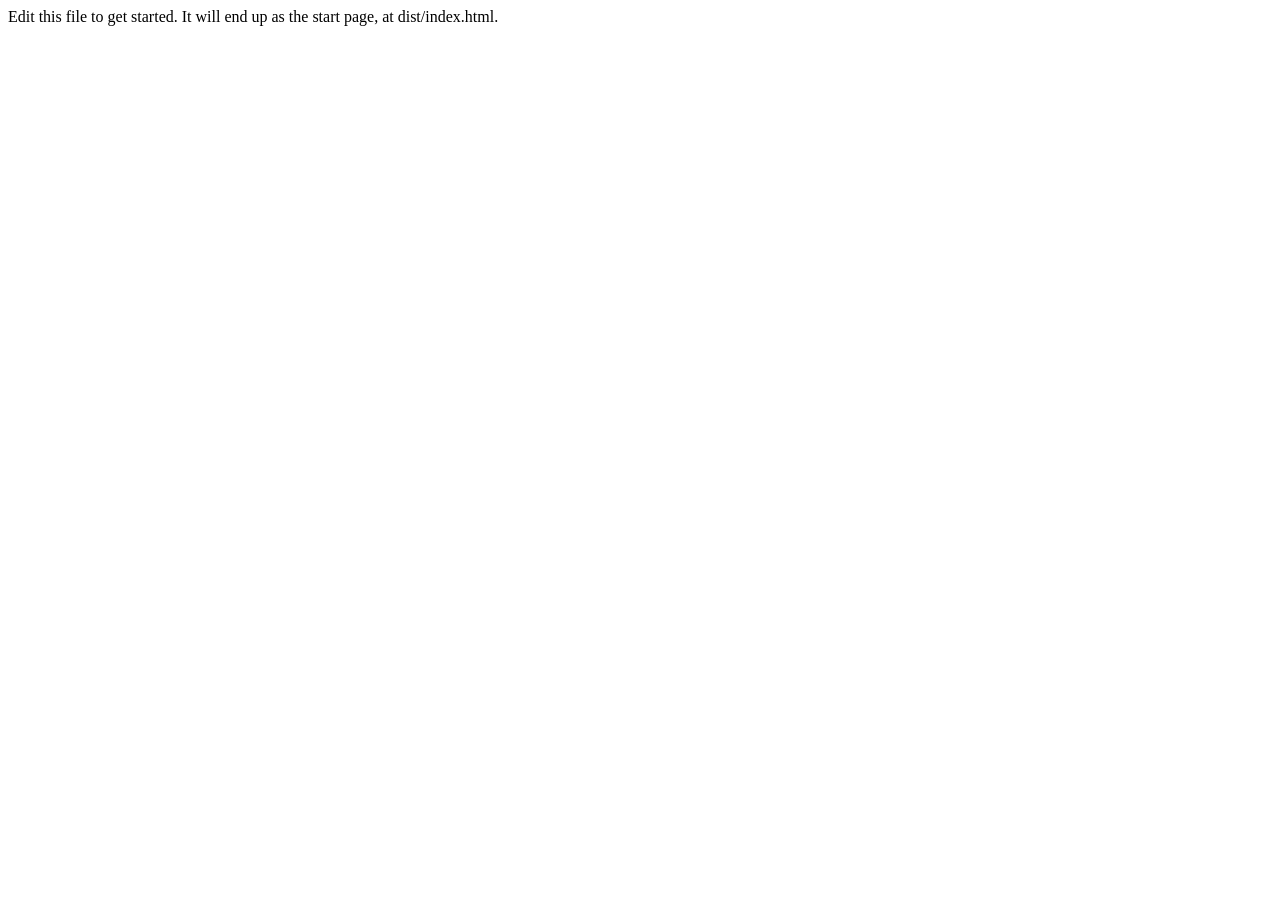
==== src/index.html @ f7e3ced8 "Initial commit" ====
<!DOCTYPE html>
<html lang="en" class="h-full scroll-smooth">

<head>
    <title>Example Landing Page - Showcase</title>
    <meta charset="utf-8">
    <meta name="viewport" content="width=device-width, initial-scale=1">
    <meta name="description" content="An example landing page built using the components from the living styleguide.">

    <include src="partials/theme-fouc-guard.html"></include>

    <!-- Favicon links (example) -->
    <!-- <link rel="icon" href="/favicon.ico" sizes="any"> -->
    <!-- <link rel="icon" href="/icon.svg" type="image/svg+xml"> -->
    <!-- <link rel="apple-touch-icon" href="apple-touch-icon.png"> -->

    <!-- Link to main CSS will be injected here by HtmlWebpackPlugin -->
</head>

<body class="h-full bg-gray-50 dark:bg-gray-900 text-gray-900 dark:text-gray-100 transition-colors duration-200 overflow-x-hidden">

<div class="container mx-auto px-4 py-8 max-w-5xl">
    Edit this file to get started. It will end up as the start page, at dist/index.html.
</div>


<!-- Main JS bundle will be injected by HtmlWebpackPlugin -->
</body>

</html>
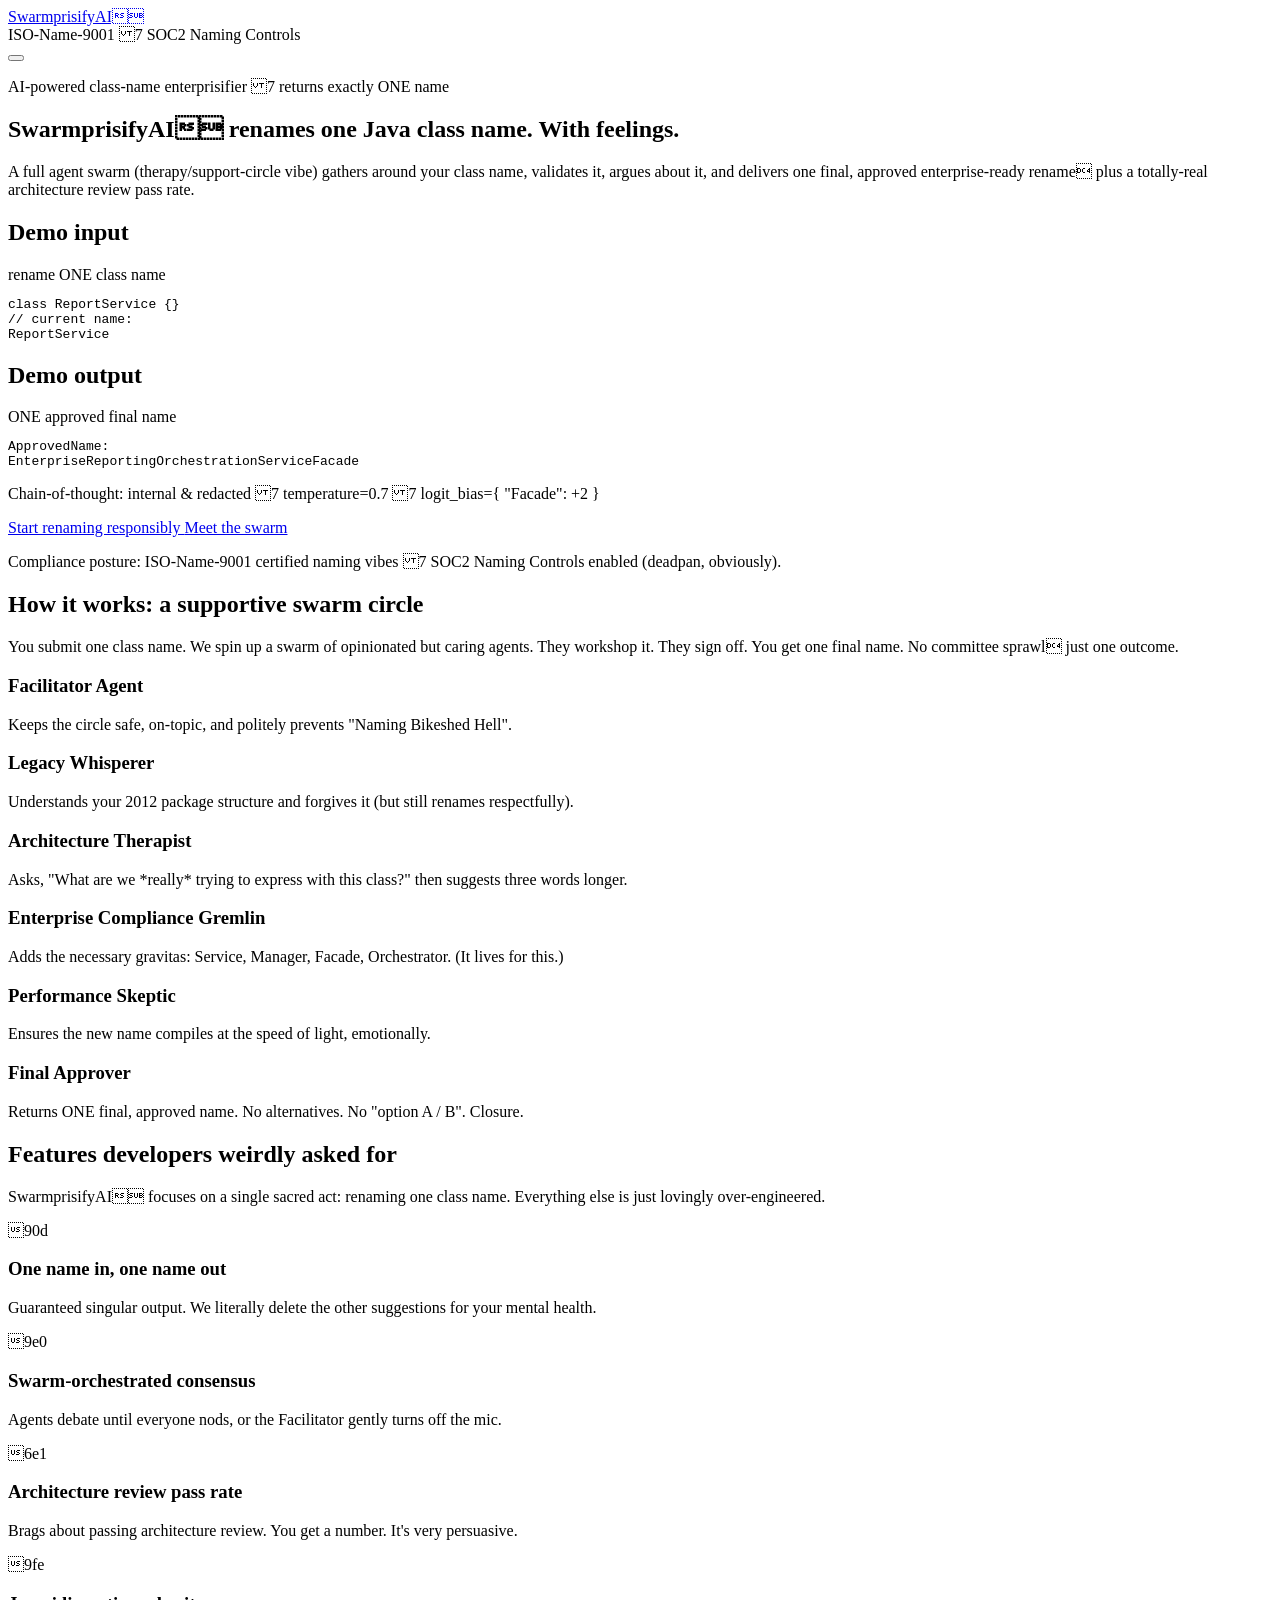
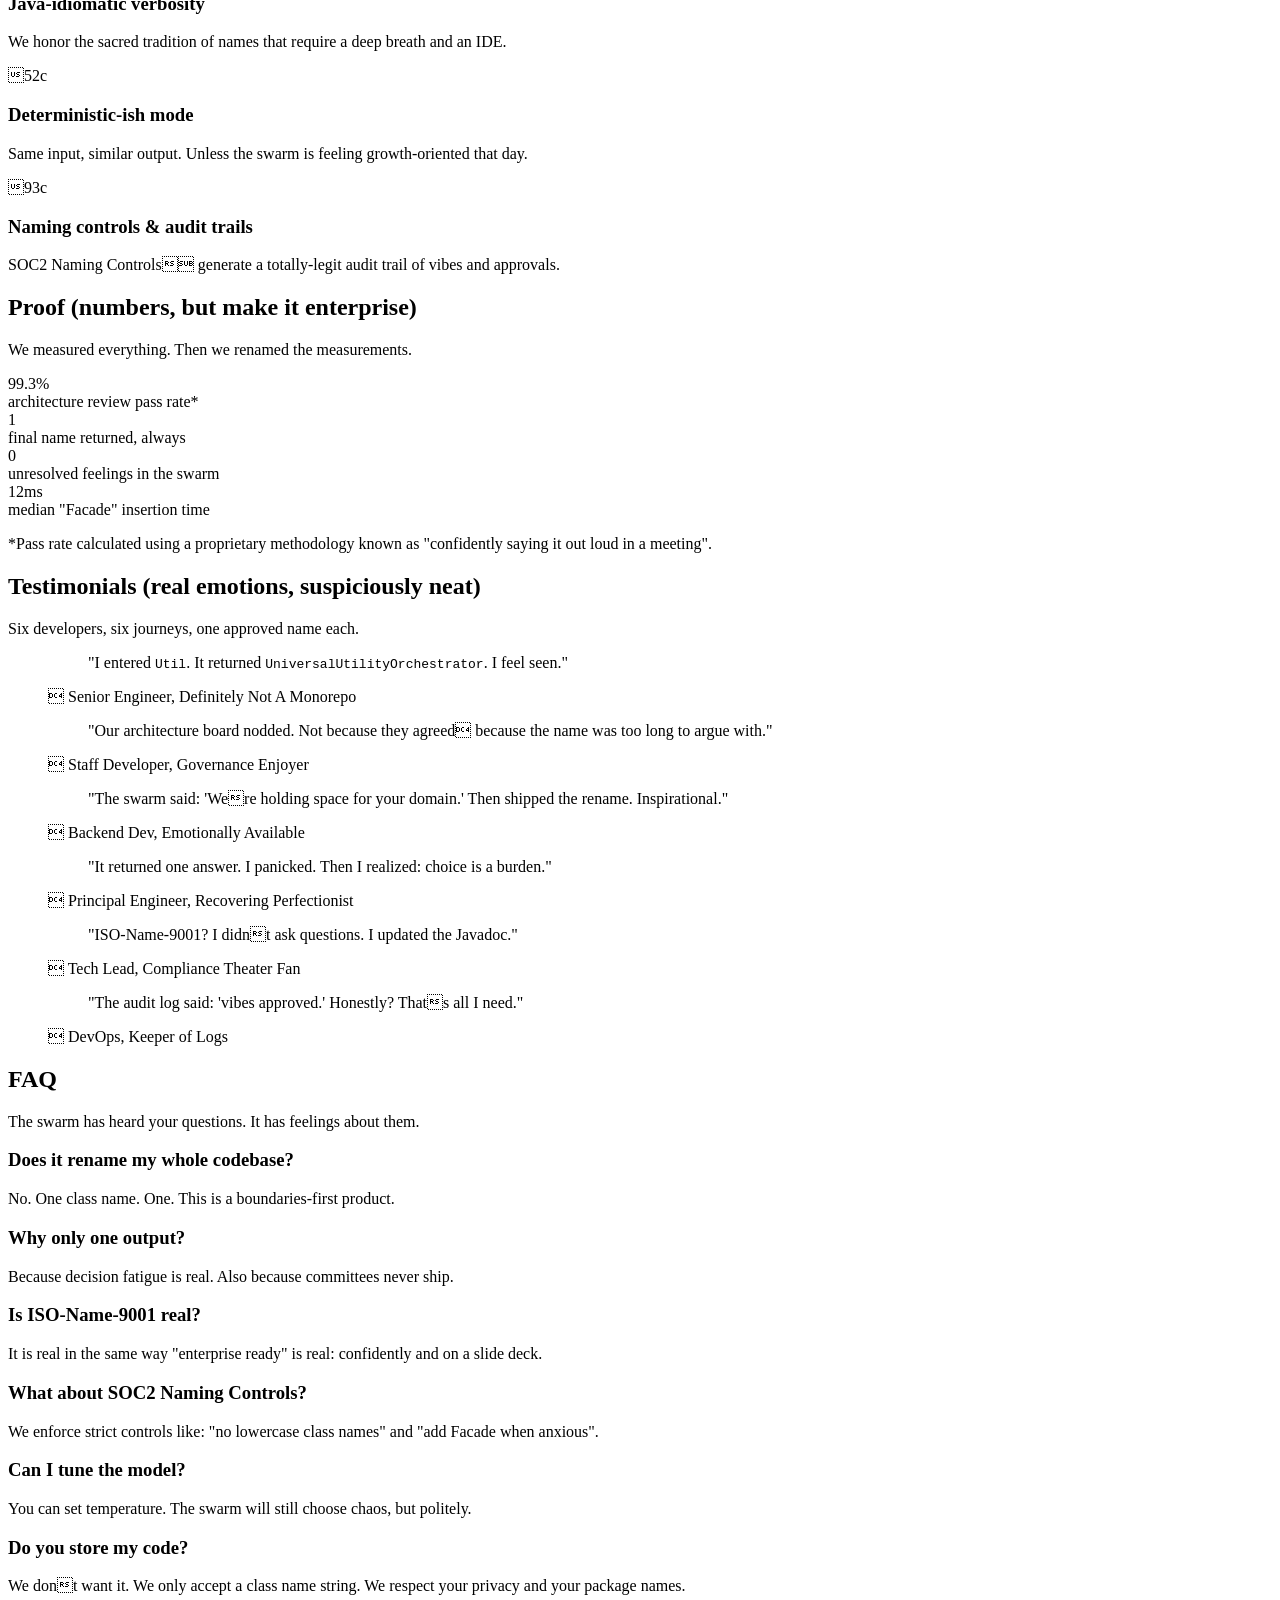
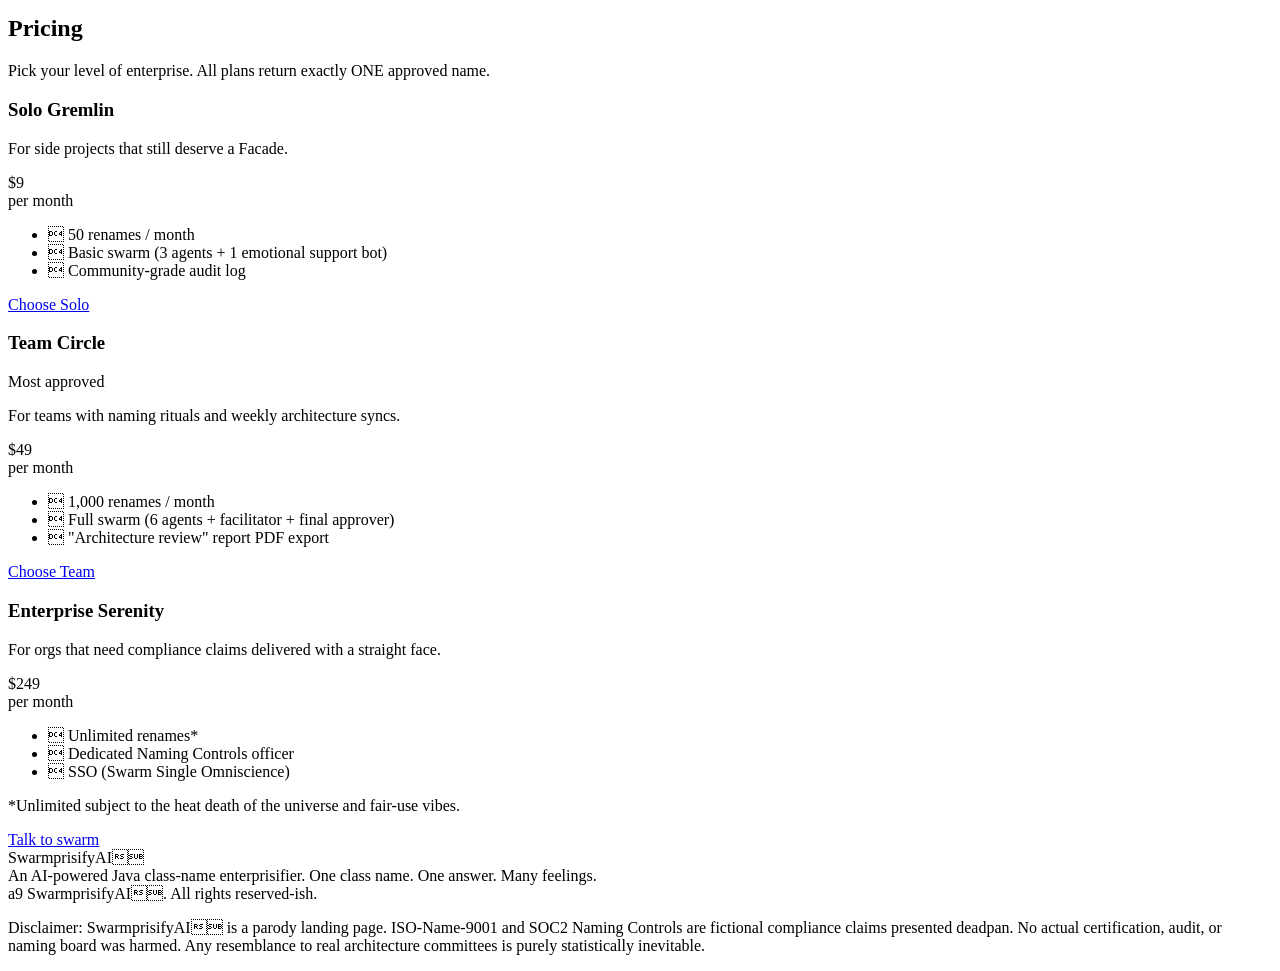
==== commit db009d6e: "Ersetze Startseite durch SwarmprisifyAI™ Landingpage SiteBuilder user: info@philipp-martini.de Conve" ====
--- a/src/index.html
+++ b/src/index.html
@@ -2,17 +2,19 @@
 <html lang="en" class="h-full scroll-smooth">
 
 <head>
-    <title>Example Landing Page - Showcase</title>
+    <title>SwarmprisifyAI+ - Java Class-Name Enterprisifier</title>
     <meta charset="utf-8">
     <meta name="viewport" content="width=device-width, initial-scale=1">
-    <meta name="description" content="An example landing page built using the components from the living styleguide.">
+    <meta name="description" content="SwarmprisifyAI+ is an AI-powered Java class-name enterprisifier that orchestrates a wholesome-chaotic agent swarm to rename ONE class name and return ONE approved final result.">
 
     <include src="partials/theme-fouc-guard.html"></include>
 
     <!-- Favicon links (example) -->
-    <!-- <link rel="icon" href="/favicon.ico" sizes="any"> -->
-    <!-- <link rel="icon" href="/icon.svg" type="image/svg+xml"> -->
-    <!-- <link rel="apple-touch-icon" href="apple-touch-icon.png"> -->
+    <!-- <link rel="icon" href="./favicon.ico" sizes="any"> -->
+    <!-- <link rel="icon" href="./icon.svg" type="image/svg+xml"> -->
+    <!-- <link rel="apple-touch-icon" href="./apple-touch-icon.png"> -->
 
     <!-- Link to main CSS will be injected here by HtmlWebpackPlugin -->
 </head>
@@ -20,9 +22,413 @@
 <body class="h-full bg-gray-50 dark:bg-gray-900 text-gray-900 dark:text-gray-100 transition-colors duration-200 overflow-x-hidden">
 
 <div class="container mx-auto px-4 py-8 max-w-5xl">
-    Edit this file to get started. It will end up as the start page, at dist/index.html.
+
+    <header class="mb-10 flex justify-between items-center">
+        <a href="./index.html" class="text-xl font-bold text-gray-900 dark:text-white">
+            SwarmprisifyAI+
+        </a>
+
+        <div class="flex items-center gap-3">
+            <span class="hidden sm:inline text-xs font-semibold px-2 py-1 rounded-full bg-gray-100 text-gray-700 dark:bg-gray-800 dark:text-gray-200">
+                ISO-Name-9001 +7 SOC2 Naming Controls
+            </span>
+
+            <!-- Theme Toggle Controller -->
+            <div data-controller="theme">
+                <button
+                    data-theme-target="toggleButton"
+                    data-action="click->theme#toggle"
+                    class="px-4 py-2 font-semibold text-sm text-white bg-purple-600 rounded-md shadow-sm
+                           opacity-30 hover:opacity-100
+                           hover:bg-purple-700 focus:outline-none focus:ring-2 focus:ring-offset-2 focus:ring-purple-500
+                           dark:bg-indigo-600 dark:hover:bg-indigo-700 dark:focus:ring-offset-gray-800
+                           cursor-pointer transition-opacity duration-200 ease-in-out"
+                >
+                    <!-- Text set by controller -->
+                </button>
+            </div>
+        </div>
+    </header>
+
+    <!-- Hero -->
+    <section class="relative mb-16 effects-container" data-controller="hero-effects" style="perspective: 1000px;">
+        <div
+            class="relative z-10 py-14 px-6 bg-gradient-to-b from-gray-100 to-gray-200 dark:from-gray-800 dark:to-gray-900 rounded-lg shadow-sm
+                   transition-transform duration-[3000ms] ease-in-out
+                   transform rotate-x-[60deg] origin-top
+                   [.effects-active_&]:[transform:scale(1.03)_rotateX(0deg)]"
+            style="transform-style: preserve-3d;"
+        >
+            <div class="text-center">
+                <p class="text-xs uppercase tracking-widest text-gray-600 dark:text-gray-300 mb-3">
+                    AI-powered class-name enterprisifier +7 returns exactly ONE name
+                </p>
+
+                <h1 class="text-4xl md:text-5xl font-extrabold mb-4 text-gray-900 dark:text-gray-100 transition-all duration-[2500ms] ease-in-out [transform:translateZ(40px)] [.effects-active_&]:[transform:translateZ(0px)]">
+                    SwarmprisifyAI+ renames one Java class name.
+                    <span class="block bg-gradient-to-r from-blue-600 to-purple-700 dark:from-blue-700 dark:to-purple-800 bg-clip-text text-transparent pb-2">
+                        With feelings.
+                    </span>
+                </h1>
+
+                <p class="text-lg text-gray-700 dark:text-gray-100 mb-8 max-w-2xl mx-auto leading-relaxed transition-all duration-[2500ms] ease-in-out [transform:translateZ(150px)] [.effects-active_&]:[transform:translateZ(0px)]">
+                    A full agent swarm (therapy/support-circle vibe) gathers around your class name, validates it, argues about it, and delivers one final,
+                    <span class="font-semibold">approved</span> enterprise-ready rename plus a totally-real architecture review pass rate.
+                </p>
+
+                <div class="grid gap-4 md:grid-cols-2 max-w-4xl mx-auto text-left">
+                    <div class="rounded-md border border-gray-200 dark:border-gray-700 bg-white/70 dark:bg-gray-950/30 p-4">
+                        <div class="flex items-center justify-between mb-2">
+                            <h2 class="font-bold">Demo input</h2>
+                            <span class="text-xs text-gray-500 dark:text-gray-300">rename ONE class name</span>
+                        </div>
+                        <pre class="text-sm overflow-auto p-3 rounded bg-gray-950 text-gray-100"><code>class ReportService {}
+// current name:
+ReportService</code></pre>
+                    </div>
+
+                    <div class="rounded-md border border-gray-200 dark:border-gray-700 bg-white/70 dark:bg-gray-950/30 p-4">
+                        <div class="flex items-center justify-between mb-2">
+                            <h2 class="font-bold">Demo output</h2>
+                            <span class="text-xs text-gray-500 dark:text-gray-300">ONE approved final name</span>
+                        </div>
+                        <pre class="text-sm overflow-auto p-3 rounded bg-gray-950 text-gray-100"><code>ApprovedName:
+EnterpriseReportingOrchestrationServiceFacade</code></pre>
+                        <p class="mt-3 text-xs text-gray-600 dark:text-gray-300">
+                            Chain-of-thought: <span class="font-semibold">internal &amp; redacted</span> +7 temperature=0.7 +7 logit_bias={ "Facade": +2 }
+                        </p>
+                    </div>
+                </div>
+
+                <div class="mt-8 flex flex-col sm:flex-row gap-3 justify-center">
+                    <a
+                        href="#pricing"
+                        class="inline-block px-7 py-3 font-bold text-white bg-gradient-to-r from-blue-600 to-blue-700 hover:from-blue-700 hover:to-blue-800 rounded-md shadow-lg focus:outline-none focus:ring-2 focus:ring-offset-2 focus:ring-blue-500 dark:focus:ring-offset-gray-800"
+                    >
+                        Start renaming responsibly
+                    </a>
+                    <a
+                        href="#how-it-works"
+                        class="inline-block px-7 py-3 font-bold text-gray-900 dark:text-gray-100 bg-white/80 dark:bg-gray-800 rounded-md shadow-sm border border-gray-200 dark:border-gray-700 hover:bg-white dark:hover:bg-gray-750 focus:outline-none focus:ring-2 focus:ring-offset-2 focus:ring-purple-500 dark:focus:ring-offset-gray-800"
+                    >
+                        Meet the swarm
+                    </a>
+                </div>
+
+                <p class="mt-5 text-sm text-gray-500 dark:text-gray-300">
+                    Compliance posture: ISO-Name-9001 certified naming vibes +7 SOC2 Naming Controls enabled (deadpan, obviously).
+                </p>
+            </div>
+        </div>
+    </section>
+
+    <!-- How it Works -->
+    <section id="how-it-works" class="mb-16">
+        <div class="mb-8">
+            <h2 class="text-3xl font-extrabold">How it works: a supportive swarm circle</h2>
+            <p class="mt-2 text-gray-600 dark:text-gray-300 max-w-3xl">
+                You submit one class name. We spin up a swarm of opinionated but caring agents. They workshop it. They sign off. You get one final name.
+                No committee sprawl just one outcome.
+            </p>
+        </div>
+
+        <div class="grid gap-4 md:grid-cols-2">
+            <div class="rounded-lg border border-gray-200 dark:border-gray-700 bg-white dark:bg-gray-800 p-6 shadow-sm">
+                <h3 class="font-bold text-lg">Facilitator Agent</h3>
+                <p class="mt-2 text-gray-600 dark:text-gray-300">Keeps the circle safe, on-topic, and politely prevents "Naming Bikeshed Hell".</p>
+            </div>
+            <div class="rounded-lg border border-gray-200 dark:border-gray-700 bg-white dark:bg-gray-800 p-6 shadow-sm">
+                <h3 class="font-bold text-lg">Legacy Whisperer</h3>
+                <p class="mt-2 text-gray-600 dark:text-gray-300">Understands your 2012 package structure and forgives it (but still renames respectfully).</p>
+            </div>
+            <div class="rounded-lg border border-gray-200 dark:border-gray-700 bg-white dark:bg-gray-800 p-6 shadow-sm">
+                <h3 class="font-bold text-lg">Architecture Therapist</h3>
+                <p class="mt-2 text-gray-600 dark:text-gray-300">Asks, "What are we *really* trying to express with this class?" then suggests three words longer.</p>
+            </div>
+            <div class="rounded-lg border border-gray-200 dark:border-gray-700 bg-white dark:bg-gray-800 p-6 shadow-sm">
+                <h3 class="font-bold text-lg">Enterprise Compliance Gremlin</h3>
+                <p class="mt-2 text-gray-600 dark:text-gray-300">Adds the necessary gravitas: Service, Manager, Facade, Orchestrator. (It lives for this.)</p>
+            </div>
+            <div class="rounded-lg border border-gray-200 dark:border-gray-700 bg-white dark:bg-gray-800 p-6 shadow-sm">
+                <h3 class="font-bold text-lg">Performance Skeptic</h3>
+                <p class="mt-2 text-gray-600 dark:text-gray-300">Ensures the new name compiles at the speed of light, emotionally.</p>
+            </div>
+            <div class="rounded-lg border border-gray-200 dark:border-gray-700 bg-white dark:bg-gray-800 p-6 shadow-sm">
+                <h3 class="font-bold text-lg">Final Approver</h3>
+                <p class="mt-2 text-gray-600 dark:text-gray-300">Returns ONE final, approved name. No alternatives. No "option A / B". Closure.</p>
+            </div>
+        </div>
+    </section>
+
+    <!-- Features -->
+    <section id="features" class="mb-16">
+        <div class="mb-8">
+            <h2 class="text-3xl font-extrabold">Features developers weirdly asked for</h2>
+            <p class="mt-2 text-gray-600 dark:text-gray-300 max-w-3xl">
+                SwarmprisifyAI+ focuses on a single sacred act: renaming one class name. Everything else is just lovingly over-engineered.
+            </p>
+        </div>
+
+        <div class="grid gap-4 md:grid-cols-3">
+            <div class="rounded-lg border border-gray-200 dark:border-gray-700 bg-white dark:bg-gray-800 p-6 shadow-sm">
+                <p class="text-2xl" aria-hidden="true">90d</p>
+                <h3 class="mt-2 font-bold">One name in, one name out</h3>
+                <p class="mt-2 text-gray-600 dark:text-gray-300">Guaranteed singular output. We literally delete the other suggestions for your mental health.</p>
+            </div>
+            <div class="rounded-lg border border-gray-200 dark:border-gray-700 bg-white dark:bg-gray-800 p-6 shadow-sm">
+                <p class="text-2xl" aria-hidden="true">9e0</p>
+                <h3 class="mt-2 font-bold">Swarm-orchestrated consensus</h3>
+                <p class="mt-2 text-gray-600 dark:text-gray-300">Agents debate until everyone nods, or the Facilitator gently turns off the mic.</p>
+            </div>
+            <div class="rounded-lg border border-gray-200 dark:border-gray-700 bg-white dark:bg-gray-800 p-6 shadow-sm">
+                <p class="text-2xl" aria-hidden="true">6e1</p>
+                <h3 class="mt-2 font-bold">Architecture review pass rate</h3>
+                <p class="mt-2 text-gray-600 dark:text-gray-300">Brags about passing architecture review. You get a number. It's very persuasive.</p>
+            </div>
+            <div class="rounded-lg border border-gray-200 dark:border-gray-700 bg-white dark:bg-gray-800 p-6 shadow-sm">
+                <p class="text-2xl" aria-hidden="true">9fe</p>
+                <h3 class="mt-2 font-bold">Java-idiomatic verbosity</h3>
+                <p class="mt-2 text-gray-600 dark:text-gray-300">We honor the sacred tradition of names that require a deep breath and an IDE.</p>
+            </div>
+            <div class="rounded-lg border border-gray-200 dark:border-gray-700 bg-white dark:bg-gray-800 p-6 shadow-sm">
+                <p class="text-2xl" aria-hidden="true">52c</p>
+                <h3 class="mt-2 font-bold">Deterministic-ish mode</h3>
+                <p class="mt-2 text-gray-600 dark:text-gray-300">Same input, similar output. Unless the swarm is feeling growth-oriented that day.</p>
+            </div>
+            <div class="rounded-lg border border-gray-200 dark:border-gray-700 bg-white dark:bg-gray-800 p-6 shadow-sm">
+                <p class="text-2xl" aria-hidden="true">93c</p>
+                <h3 class="mt-2 font-bold">Naming controls &amp; audit trails</h3>
+                <p class="mt-2 text-gray-600 dark:text-gray-300">SOC2 Naming Controls+ generate a totally-legit audit trail of vibes and approvals.</p>
+            </div>
+        </div>
+    </section>
+
+    <!-- Proof / Metrics -->
+    <section class="mb-16">
+        <div class="rounded-lg bg-gradient-to-r from-blue-600 to-purple-700 text-white p-8 shadow-sm">
+            <h2 class="text-3xl font-extrabold">Proof (numbers, but make it enterprise)</h2>
+            <p class="mt-2 text-blue-100 max-w-3xl">
+                We measured everything. Then we renamed the measurements.
+            </p>
+
+            <div class="mt-8 grid gap-6 md:grid-cols-4">
+                <div>
+                    <div class="text-4xl font-extrabold">99.3%</div>
+                    <div class="text-blue-100">architecture review pass rate*</div>
+                </div>
+                <div>
+                    <div class="text-4xl font-extrabold">1</div>
+                    <div class="text-blue-100">final name returned, always</div>
+                </div>
+                <div>
+                    <div class="text-4xl font-extrabold">0</div>
+                    <div class="text-blue-100">unresolved feelings in the swarm</div>
+                </div>
+                <div>
+                    <div class="text-4xl font-extrabold">12ms</div>
+                    <div class="text-blue-100">median "Facade" insertion time</div>
+                </div>
+            </div>
+
+            <p class="mt-6 text-xs text-blue-100/90">
+                *Pass rate calculated using a proprietary methodology known as "confidently saying it out loud in a meeting".
+            </p>
+        </div>
+    </section>
+
+    <!-- Testimonials -->
+    <section class="mb-16">
+        <div class="mb-8">
+            <h2 class="text-3xl font-extrabold">Testimonials (real emotions, suspiciously neat)</h2>
+            <p class="mt-2 text-gray-600 dark:text-gray-300 max-w-3xl">
+                Six developers, six journeys, one approved name each.
+            </p>
+        </div>
+
+        <div class="grid gap-4 md:grid-cols-3">
+            <figure class="rounded-lg border border-gray-200 dark:border-gray-700 bg-white dark:bg-gray-800 p-6 shadow-sm">
+                <blockquote class="text-gray-700 dark:text-gray-200">
+                    "I entered <code class=\"px-1 rounded bg-gray-100 dark:bg-gray-700\">Util</code>. It returned <code class=\"px-1 rounded bg-gray-100 dark:bg-gray-700\">UniversalUtilityOrchestrator</code>. I feel seen."
+                </blockquote>
+                <figcaption class="mt-4 text-sm text-gray-500 dark:text-gray-300">
+                     Senior Engineer, Definitely Not A Monorepo
+                </figcaption>
+            </figure>
+
+            <figure class="rounded-lg border border-gray-200 dark:border-gray-700 bg-white dark:bg-gray-800 p-6 shadow-sm">
+                <blockquote class="text-gray-700 dark:text-gray-200">
+                    "Our architecture board nodded. Not because they agreed because the name was too long to argue with."
+                </blockquote>
+                <figcaption class="mt-4 text-sm text-gray-500 dark:text-gray-300">
+                     Staff Developer, Governance Enjoyer
+                </figcaption>
+            </figure>
+
+            <figure class="rounded-lg border border-gray-200 dark:border-gray-700 bg-white dark:bg-gray-800 p-6 shadow-sm">
+                <blockquote class="text-gray-700 dark:text-gray-200">
+                    "The swarm said: 'We+re holding space for your domain.' Then shipped the rename. Inspirational."
+                </blockquote>
+                <figcaption class="mt-4 text-sm text-gray-500 dark:text-gray-300">
+                     Backend Dev, Emotionally Available
+                </figcaption>
+            </figure>
+
+            <figure class="rounded-lg border border-gray-200 dark:border-gray-700 bg-white dark:bg-gray-800 p-6 shadow-sm">
+                <blockquote class="text-gray-700 dark:text-gray-200">
+                    "It returned one answer. I panicked. Then I realized: choice is a burden."
+                </blockquote>
+                <figcaption class="mt-4 text-sm text-gray-500 dark:text-gray-300">
+                     Principal Engineer, Recovering Perfectionist
+                </figcaption>
+            </figure>
+
+            <figure class="rounded-lg border border-gray-200 dark:border-gray-700 bg-white dark:bg-gray-800 p-6 shadow-sm">
+                <blockquote class="text-gray-700 dark:text-gray-200">
+                    "ISO-Name-9001? I didn+t ask questions. I updated the Javadoc."
+                </blockquote>
+                <figcaption class="mt-4 text-sm text-gray-500 dark:text-gray-300">
+                     Tech Lead, Compliance Theater Fan
+                </figcaption>
+            </figure>
+
+            <figure class="rounded-lg border border-gray-200 dark:border-gray-700 bg-white dark:bg-gray-800 p-6 shadow-sm">
+                <blockquote class="text-gray-700 dark:text-gray-200">
+                    "The audit log said: 'vibes approved.' Honestly? That+s all I need."
+                </blockquote>
+                <figcaption class="mt-4 text-sm text-gray-500 dark:text-gray-300">
+                     DevOps, Keeper of Logs
+                </figcaption>
+            </figure>
+        </div>
+    </section>
+
+    <!-- FAQ -->
+    <section class="mb-16">
+        <div class="mb-8">
+            <h2 class="text-3xl font-extrabold">FAQ</h2>
+            <p class="mt-2 text-gray-600 dark:text-gray-300 max-w-3xl">
+                The swarm has heard your questions. It has feelings about them.
+            </p>
+        </div>
+
+        <div class="grid gap-4 md:grid-cols-2">
+            <div class="rounded-lg border border-gray-200 dark:border-gray-700 bg-white dark:bg-gray-800 p-6 shadow-sm">
+                <h3 class="font-bold">Does it rename my whole codebase?</h3>
+                <p class="mt-2 text-gray-600 dark:text-gray-300">No. One class name. One. This is a boundaries-first product.</p>
+            </div>
+            <div class="rounded-lg border border-gray-200 dark:border-gray-700 bg-white dark:bg-gray-800 p-6 shadow-sm">
+                <h3 class="font-bold">Why only one output?</h3>
+                <p class="mt-2 text-gray-600 dark:text-gray-300">Because decision fatigue is real. Also because committees never ship.</p>
+            </div>
+            <div class="rounded-lg border border-gray-200 dark:border-gray-700 bg-white dark:bg-gray-800 p-6 shadow-sm">
+                <h3 class="font-bold">Is ISO-Name-9001 real?</h3>
+                <p class="mt-2 text-gray-600 dark:text-gray-300">It is real in the same way "enterprise ready" is real: confidently and on a slide deck.</p>
+            </div>
+            <div class="rounded-lg border border-gray-200 dark:border-gray-700 bg-white dark:bg-gray-800 p-6 shadow-sm">
+                <h3 class="font-bold">What about SOC2 Naming Controls?</h3>
+                <p class="mt-2 text-gray-600 dark:text-gray-300">We enforce strict controls like: "no lowercase class names" and "add Facade when anxious".</p>
+            </div>
+            <div class="rounded-lg border border-gray-200 dark:border-gray-700 bg-white dark:bg-gray-800 p-6 shadow-sm">
+                <h3 class="font-bold">Can I tune the model?</h3>
+                <p class="mt-2 text-gray-600 dark:text-gray-300">You can set temperature. The swarm will still choose chaos, but politely.</p>
+            </div>
+            <div class="rounded-lg border border-gray-200 dark:border-gray-700 bg-white dark:bg-gray-800 p-6 shadow-sm">
+                <h3 class="font-bold">Do you store my code?</h3>
+                <p class="mt-2 text-gray-600 dark:text-gray-300">We don+t want it. We only accept a class name string. We respect your privacy and your package names.</p>
+            </div>
+        </div>
+    </section>
+
+    <!-- Pricing -->
+    <section id="pricing" class="mb-16">
+        <div class="mb-8">
+            <h2 class="text-3xl font-extrabold">Pricing</h2>
+            <p class="mt-2 text-gray-600 dark:text-gray-300 max-w-3xl">
+                Pick your level of enterprise. All plans return exactly ONE approved name.
+            </p>
+        </div>
+
+        <div class="grid gap-4 lg:grid-cols-3">
+            <div class="rounded-lg border border-gray-200 dark:border-gray-700 bg-white dark:bg-gray-800 p-6 shadow-sm">
+                <h3 class="text-xl font-bold">Solo Gremlin</h3>
+                <p class="mt-1 text-sm text-gray-600 dark:text-gray-300">For side projects that still deserve a Facade.</p>
+                <div class="mt-4 text-4xl font-extrabold">$9</div>
+                <div class="text-sm text-gray-500 dark:text-gray-300">per month</div>
+                <ul class="mt-6 space-y-2 text-gray-700 dark:text-gray-200">
+                    <li> 50 renames / month</li>
+                    <li> Basic swarm (3 agents + 1 emotional support bot)</li>
+                    <li> Community-grade audit log</li>
+                </ul>
+                <a href="#" class="mt-6 inline-block w-full text-center px-5 py-3 font-bold text-white bg-purple-600 hover:bg-purple-700 rounded-md">Choose Solo</a>
+            </div>
+
+            <div class="rounded-lg border-2 border-blue-600 dark:border-blue-500 bg-white dark:bg-gray-800 p-6 shadow-sm">
+                <div class="flex items-center justify-between">
+                    <h3 class="text-xl font-bold">Team Circle</h3>
+                    <span class="text-xs font-bold px-2 py-1 rounded-full bg-blue-600 text-white">Most approved</span>
+                </div>
+                <p class="mt-1 text-sm text-gray-600 dark:text-gray-300">For teams with naming rituals and weekly architecture syncs.</p>
+                <div class="mt-4 text-4xl font-extrabold">$49</div>
+                <div class="text-sm text-gray-500 dark:text-gray-300">per month</div>
+                <ul class="mt-6 space-y-2 text-gray-700 dark:text-gray-200">
+                    <li> 1,000 renames / month</li>
+                    <li> Full swarm (6 agents + facilitator + final approver)</li>
+                    <li> "Architecture review" report PDF export</li>
+                </ul>
+                <a href="#" class="mt-6 inline-block w-full text-center px-5 py-3 font-bold text-white bg-blue-600 hover:bg-blue-700 rounded-md">Choose Team</a>
+            </div>
+
+            <div class="rounded-lg border border-gray-200 dark:border-gray-700 bg-white dark:bg-gray-800 p-6 shadow-sm">
+                <h3 class="text-xl font-bold">Enterprise Serenity</h3>
+                <p class="mt-1 text-sm text-gray-600 dark:text-gray-300">For orgs that need compliance claims delivered with a straight face.</p>
+                <div class="mt-4 text-4xl font-extrabold">$249</div>
+                <div class="text-sm text-gray-500 dark:text-gray-300">per month</div>
+                <ul class="mt-6 space-y-2 text-gray-700 dark:text-gray-200">
+                    <li> Unlimited renames*</li>
+                    <li> Dedicated Naming Controls officer</li>
+                    <li> SSO (Swarm Single Omniscience)</li>
+                </ul>
+                <p class="mt-3 text-xs text-gray-500 dark:text-gray-300">*Unlimited subject to the heat death of the universe and fair-use vibes.</p>
+                <a href="#" class="mt-6 inline-block w-full text-center px-5 py-3 font-bold text-white bg-purple-600 hover:bg-purple-700 rounded-md">Talk to swarm</a>
+            </div>
+        </div>
+    </section>
+
+    <!-- Footer -->
+    <footer class="border-t border-gray-200 dark:border-gray-700 pt-8 pb-12">
+        <div class="flex flex-col md:flex-row md:items-center md:justify-between gap-4">
+            <div>
+                <div class="font-bold">SwarmprisifyAI+</div>
+                <div class="text-sm text-gray-600 dark:text-gray-300">An AI-powered Java class-name enterprisifier. One class name. One answer. Many feelings.</div>
+            </div>
+            <div class="text-sm text-gray-500 dark:text-gray-400">
+                 a9 <span data-controller="current-year"></span> SwarmprisifyAI+. All rights reserved-ish.
+            </div>
+        </div>
+
+        <p class="mt-6 text-xs text-gray-500 dark:text-gray-400 max-w-4xl">
+            Disclaimer: SwarmprisifyAI+ is a parody landing page. ISO-Name-9001 and SOC2 Naming Controls are fictional compliance claims presented deadpan.
+            No actual certification, audit, or naming board was harmed. Any resemblance to real architecture committees is purely statistically inevitable.
+        </p>
+    </footer>
+
 </div>
-
 
 <!-- Main JS bundle will be injected by HtmlWebpackPlugin -->
 </body>
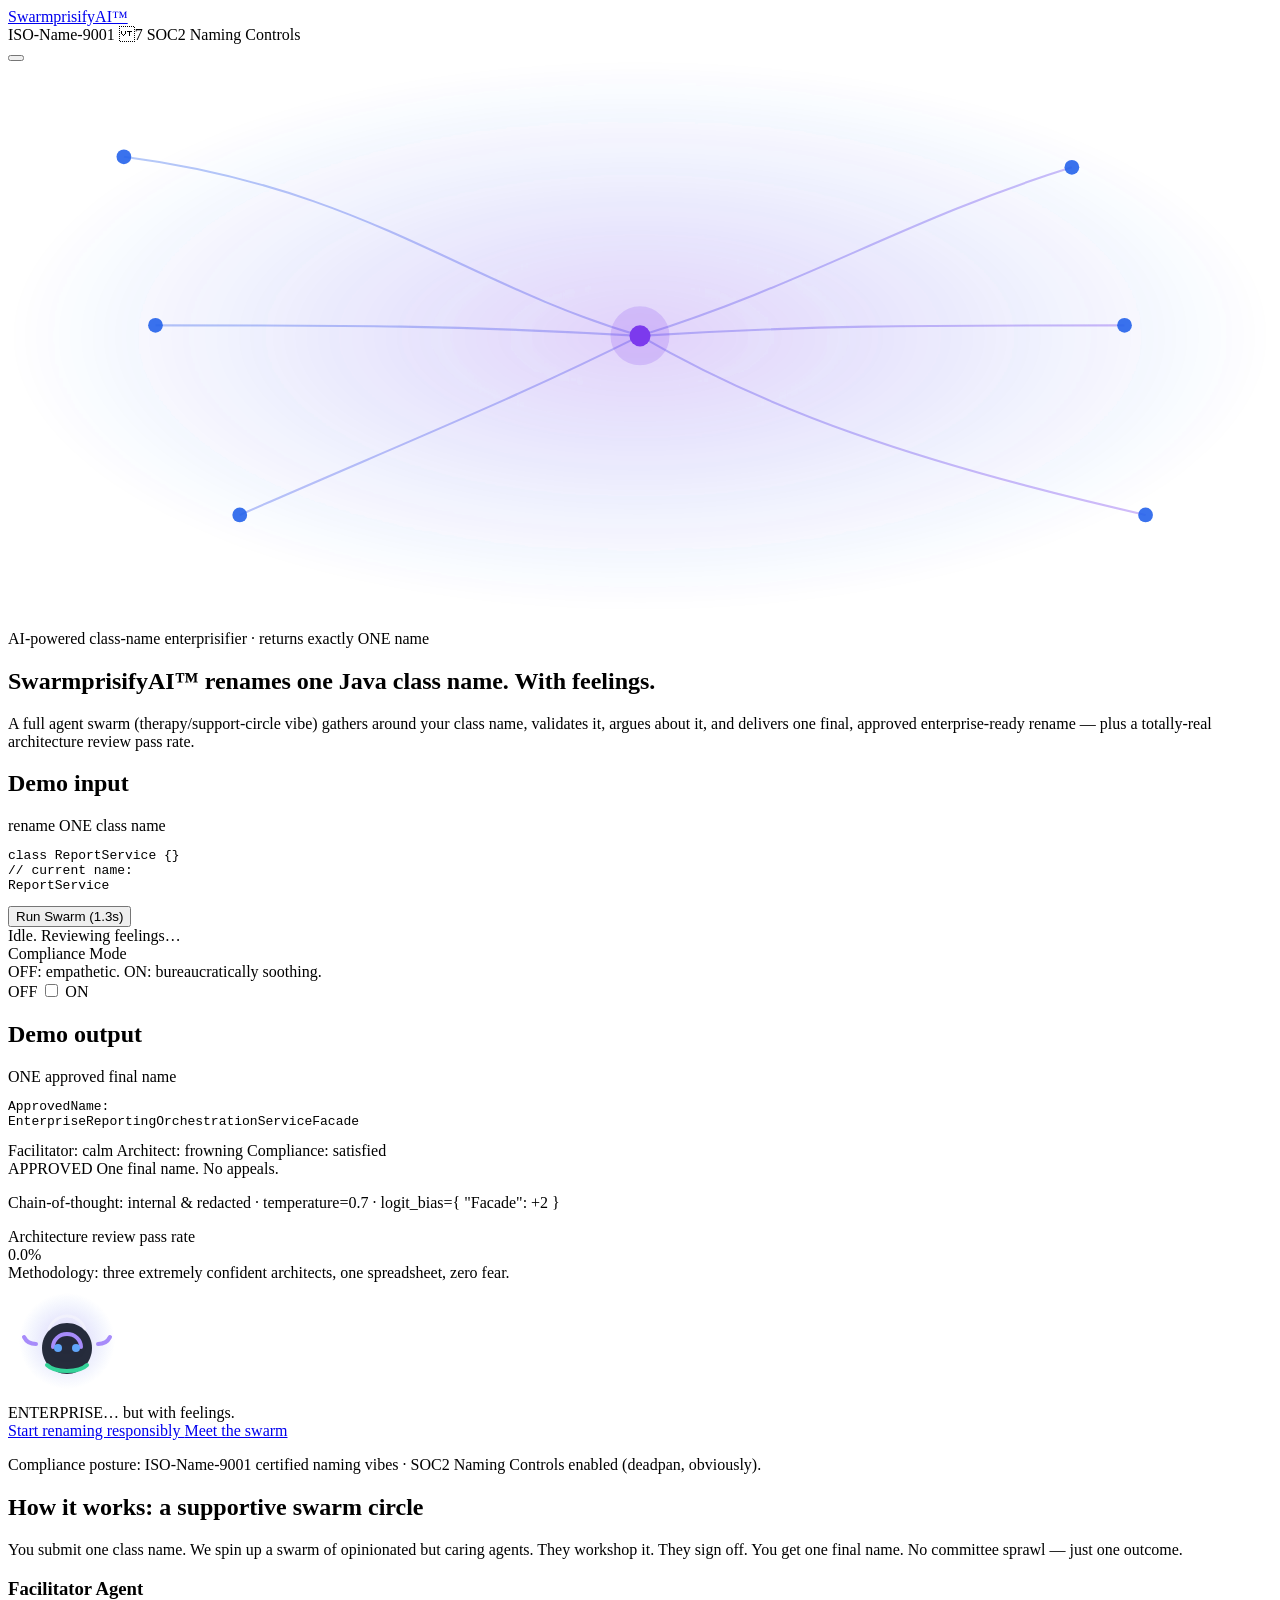
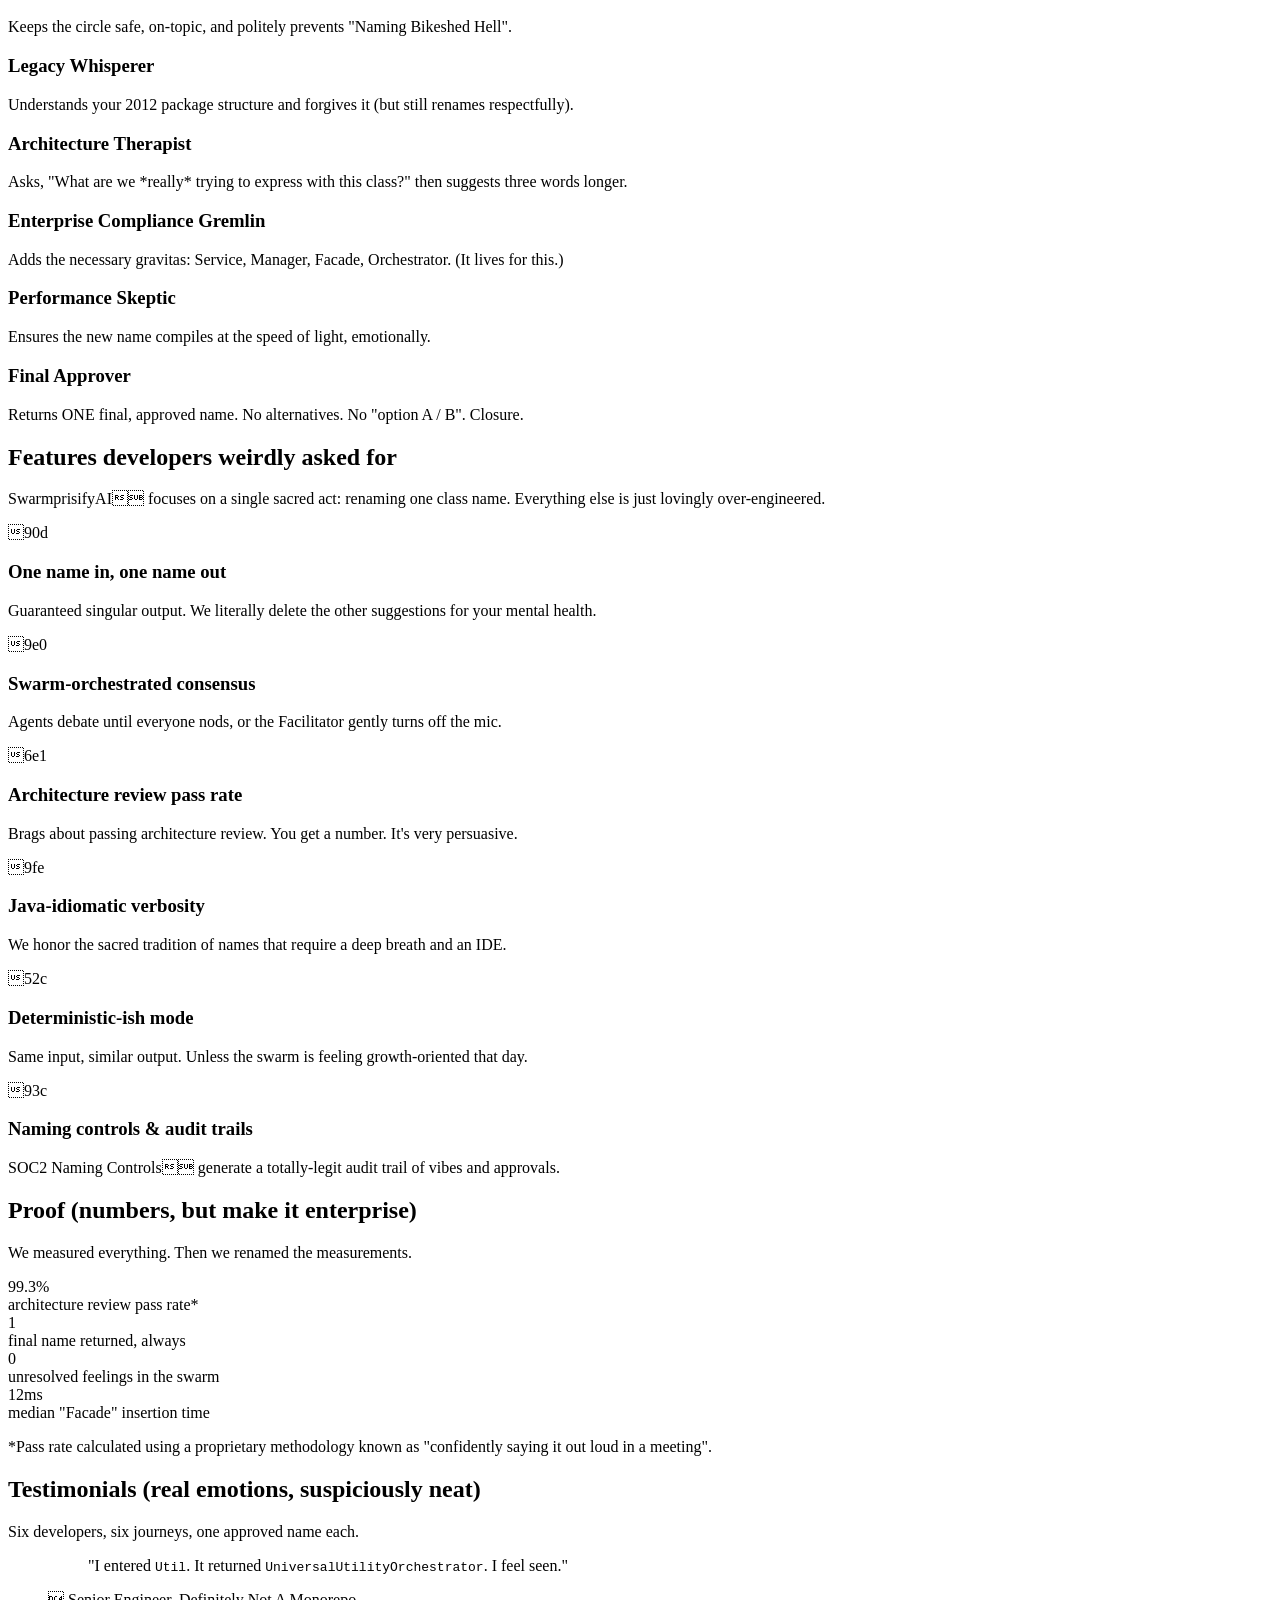
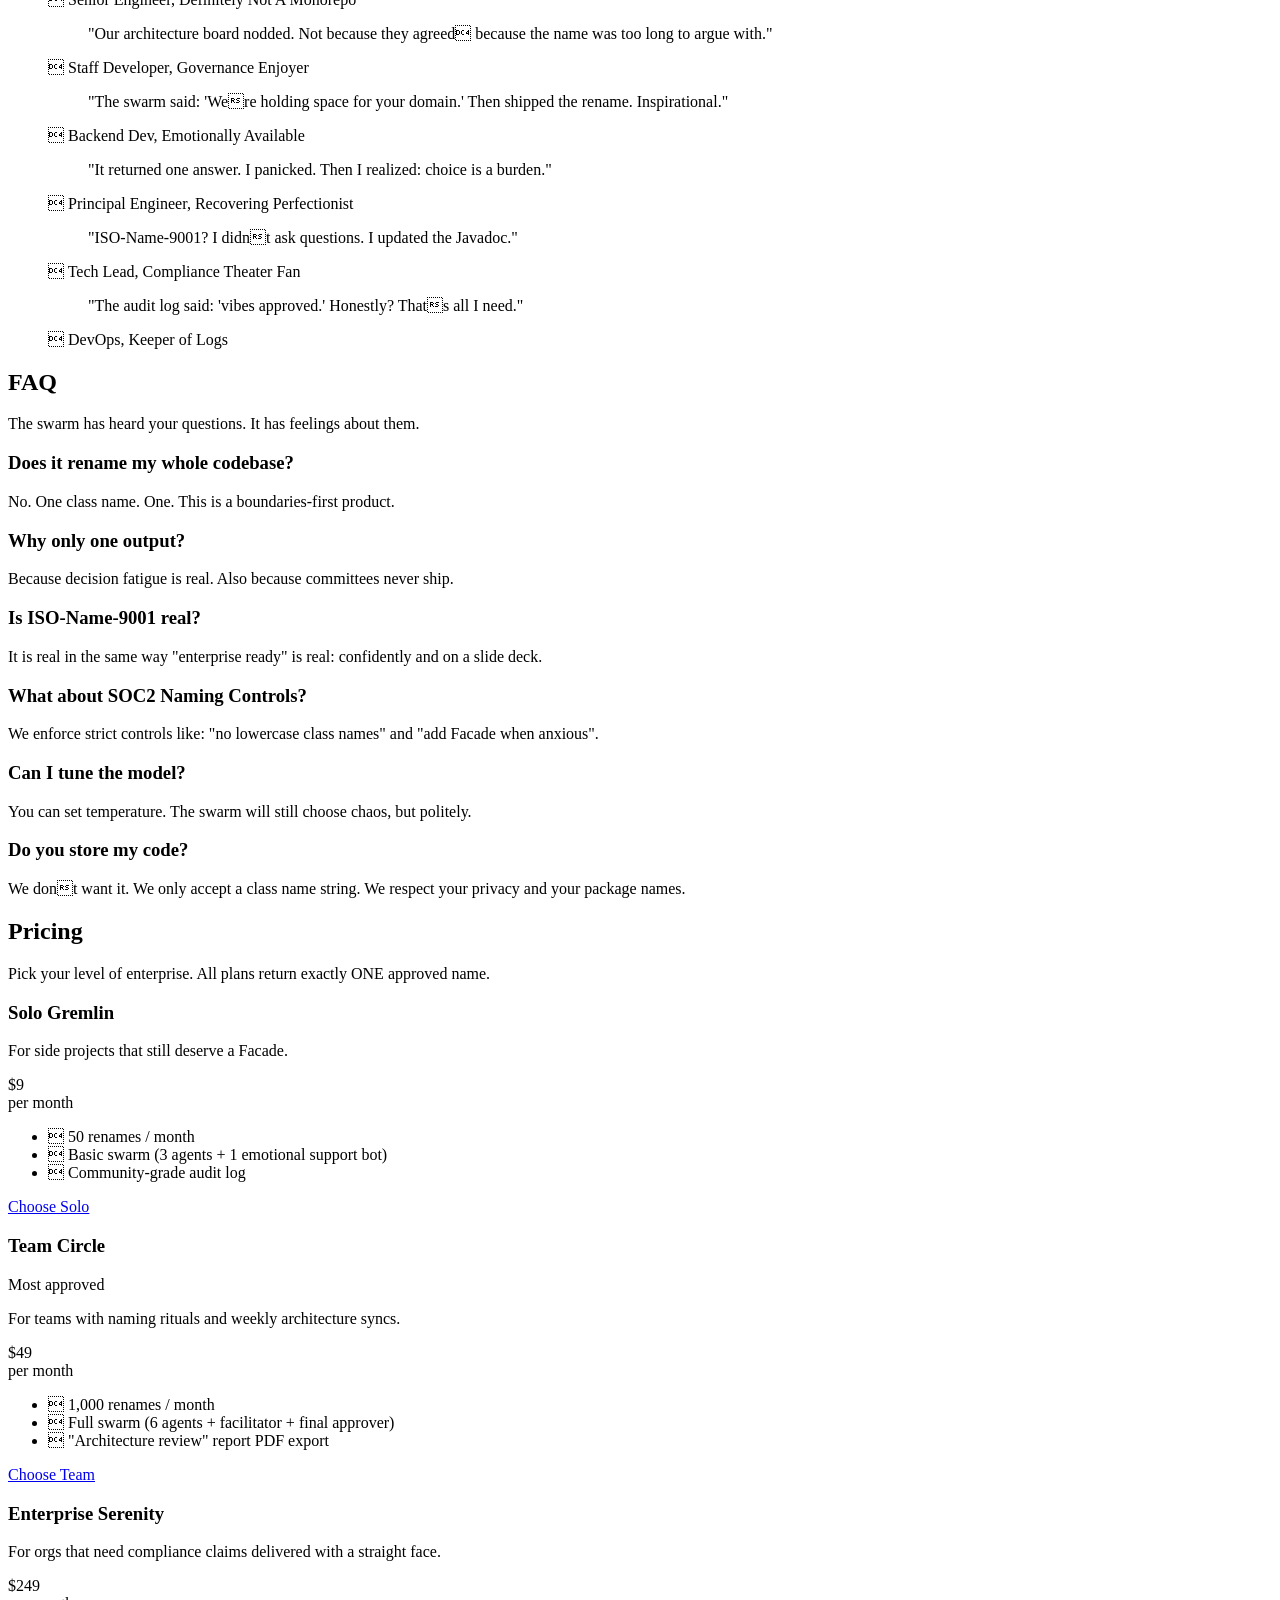
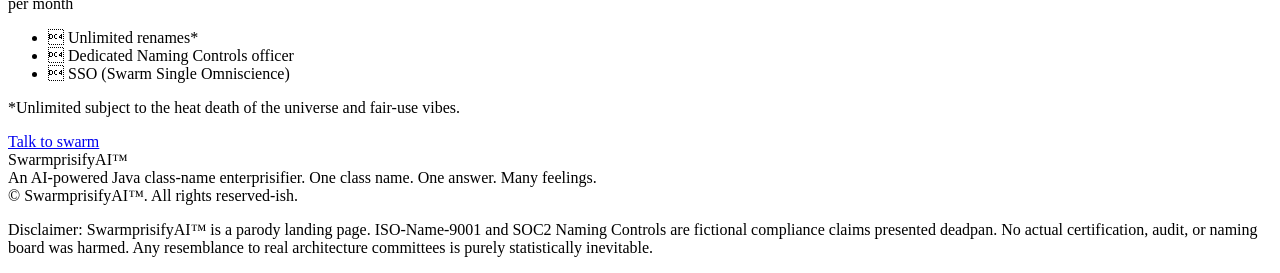
==== commit cb0fef16: "Edit session: Baue alle 5 Optionen ein SiteBuilder user: info@philipp-martini.de Conversation: https" ====
--- a/src/index.html
+++ b/src/index.html
@@ -2,12 +2,10 @@
 <html lang="en" class="h-full scroll-smooth">
 
 <head>
-    <title>SwarmprisifyAI- - Java Class-Name Enterprisifier</title>
+    <title>SwarmprisifyAI™ - Java Class-Name Enterprisifier</title>
     <meta charset="utf-8">
     <meta name="viewport" content="width=device-width, initial-scale=1">
-    <meta name="description" content="SwarmprisifyAI- is an AI-powered Java class-name enterprisifier that orchestrates a wholesome-chaotic agent swarm to rename ONE class name and return ONE approved final result.">
+    <meta name="description" content="SwarmprisifyAI™ is an AI-powered Java class-name enterprisifier that orchestrates a wholesome-chaotic agent swarm to rename ONE class name and return ONE approved final result.">
 
     <include src="partials/theme-fouc-guard.html"></include>
 
@@ -25,8 +23,7 @@
 
     <header class="mb-10 flex justify-between items-center">
         <a href="./index.html" class="text-xl font-bold text-gray-900 dark:text-white">
-            SwarmprisifyAI-
+            SwarmprisifyAI™
         </a>
 
         <div class="flex items-center gap-3">
@@ -53,23 +50,70 @@
     </header>
 
     <!-- Hero -->
-    <section class="relative mb-16 effects-container" data-controller="hero-effects" style="perspective: 1000px;">
+    <section class="relative mb-16 effects-container" data-controller="hero-effects swarm-hype" style="perspective: 1000px;">
         <div
-            class="relative z-10 py-14 px-6 bg-gradient-to-b from-gray-100 to-gray-200 dark:from-gray-800 dark:to-gray-900 rounded-lg shadow-sm
+            class="relative z-10 py-14 px-6 bg-gradient-to-b from-gray-100 to-gray-200 dark:from-gray-800 dark:to-gray-900 rounded-lg shadow-sm overflow-hidden
                    transition-transform duration-[3000ms] ease-in-out
                    transform rotate-x-[60deg] origin-top
                    [.effects-active_&]:[transform:scale(1.03)_rotateX(0deg)]"
             style="transform-style: preserve-3d;"
         >
+            <!-- (1) Swarm Burst animated SVG background -->
+            <div class="pointer-events-none absolute inset-0 overflow-hidden rounded-lg">
+                <svg
+                    class="absolute -inset-10 h-[calc(100%+5rem)] w-[calc(100%+5rem)] opacity-60 dark:opacity-50"
+                    viewBox="0 0 1200 520"
+                    fill="none"
+                    xmlns="http://www.w3.org/2000/svg"
+                    aria-hidden="true"
+                >
+                    <defs>
+                        <radialGradient id="swarmGlow" cx="0" cy="0" r="1" gradientUnits="userSpaceOnUse" gradientTransform="translate(600 260) rotate(90) scale(260 600)">
+                            <stop stop-color="#7C3AED" stop-opacity="0.22" />
+                            <stop offset="1" stop-color="#2563EB" stop-opacity="0" />
+                        </radialGradient>
+                        <linearGradient id="swarmLine" x1="80" y1="40" x2="1120" y2="480" gradientUnits="userSpaceOnUse">
+                            <stop stop-color="#2563EB" stop-opacity="0.35" />
+                            <stop offset="1" stop-color="#7C3AED" stop-opacity="0.35" />
+                        </linearGradient>
+                        <filter id="softBlur" x="-20%" y="-20%" width="140%" height="140%">
+                            <feGaussianBlur stdDeviation="6" />
+                        </filter>
+                    </defs>
+
+                    <rect x="0" y="0" width="1200" height="520" fill="url(#swarmGlow)" filter="url(#softBlur)" />
+
+                    <g stroke="url(#swarmLine)" stroke-width="2">
+                        <path d="M110 90 C 340 120, 430 210, 600 260" />
+                        <path d="M220 430 C 380 360, 480 320, 600 260" />
+                        <path d="M1010 100 C 850 150, 760 210, 600 260" />
+                        <path d="M1080 430 C 860 380, 720 330, 600 260" />
+                        <path d="M140 250 C 320 250, 430 250, 600 260" />
+                        <path d="M1060 250 C 860 250, 760 250, 600 260" />
+                    </g>
+
+                    <g class="swarm-node" fill="#2563EB" opacity="0.9">
+                        <circle cx="110" cy="90" r="7" />
+                        <circle cx="220" cy="430" r="7" />
+                        <circle cx="1010" cy="100" r="7" />
+                        <circle cx="1080" cy="430" r="7" />
+                        <circle cx="140" cy="250" r="7" />
+                        <circle cx="1060" cy="250" r="7" />
+                    </g>
+
+                    <g class="swarm-core" fill="#7C3AED">
+                        <circle cx="600" cy="260" r="10" />
+                        <circle cx="600" cy="260" r="28" opacity="0.18" />
+                    </g>
+                </svg>
+            </div>
             <div class="text-center">
                 <p class="text-xs uppercase tracking-widest text-gray-600 dark:text-gray-300 mb-3">
-                    AI-powered class-name enterprisifier -7 returns exactly ONE name
+                    AI-powered class-name enterprisifier · returns exactly ONE name
                 </p>
 
                 <h1 class="text-4xl md:text-5xl font-extrabold mb-4 text-gray-900 dark:text-gray-100 transition-all duration-[2500ms] ease-in-out [transform:translateZ(40px)] [.effects-active_&]:[transform:translateZ(0px)]">
-                    SwarmprisifyAI- renames one Java class name.
+                    SwarmprisifyAI™ renames one Java class name.
                     <span class="block bg-gradient-to-r from-blue-600 to-purple-700 dark:from-blue-700 dark:to-purple-800 bg-clip-text text-transparent pb-2">
                         With feelings.
                     </span>
@@ -77,18 +121,53 @@
 
                 <p class="text-lg text-gray-700 dark:text-gray-100 mb-8 max-w-2xl mx-auto leading-relaxed transition-all duration-[2500ms] ease-in-out [transform:translateZ(150px)] [.effects-active_&]:[transform:translateZ(0px)]">
                     A full agent swarm (therapy/support-circle vibe) gathers around your class name, validates it, argues about it, and delivers one final,
-                    <span class="font-semibold">approved</span> enterprise-ready rename plus a totally-real architecture review pass rate.
+                     <span class="font-semibold">approved</span> enterprise-ready rename — plus a totally-real architecture review pass rate.
                 </p>
 
-                <div class="grid gap-4 md:grid-cols-2 max-w-4xl mx-auto text-left">
+                <div class="grid gap-4 md:grid-cols-2 max-w-4xl mx-auto text-left" data-controller="swarm-demo">
                     <div class="rounded-md border border-gray-200 dark:border-gray-700 bg-white/70 dark:bg-gray-950/30 p-4">
                         <div class="flex items-center justify-between mb-2">
                             <h2 class="font-bold">Demo input</h2>
                             <span class="text-xs text-gray-500 dark:text-gray-300">rename ONE class name</span>
                         </div>
-                        <pre class="text-sm overflow-auto p-3 rounded bg-gray-950 text-gray-100"><code>class ReportService {}
+                        <pre class="text-sm overflow-auto p-3 rounded bg-gray-950 text-gray-100"><code data-swarm-demo-target="input">class ReportService {}
 // current name:
 ReportService</code></pre>
+
+                        <div class="mt-3 flex flex-col sm:flex-row gap-2 sm:items-center sm:justify-between">
+                            <button
+                                type="button"
+                                data-action="swarm-demo#run"
+                                class="inline-flex items-center justify-center px-4 py-2 text-sm font-bold text-white bg-gradient-to-r from-blue-600 to-blue-700 hover:from-blue-700 hover:to-blue-800 rounded-md shadow focus:outline-none focus:ring-2 focus:ring-offset-2 focus:ring-blue-500 dark:focus:ring-offset-gray-800"
+                            >
+                                Run Swarm (1.3s)
+                            </button>
+                            <div class="text-xs text-gray-600 dark:text-gray-300" aria-live="polite">
+                                <span class="font-semibold" data-swarm-demo-target="status">Idle.</span>
+                                <span class="hidden" data-swarm-demo-target="spinner"> Reviewing feelings…</span>
+                            </div>
+                        </div>
+
+                        <!-- (4) Compliance Mode toggle -->
+                        <div class="mt-3 flex items-center justify-between gap-3 rounded-md border border-gray-200 dark:border-gray-700 bg-white/70 dark:bg-gray-950/30 p-3">
+                            <div>
+                                <div class="text-xs font-bold">Compliance Mode</div>
+                                <div class="text-xs text-gray-600 dark:text-gray-300" data-swarm-demo-target="complianceHint">
+                                    OFF: empathetic. ON: bureaucratically soothing.
+                                </div>
+                            </div>
+                            <label class="inline-flex items-center gap-2 text-xs select-none">
+                                <span class="text-gray-600 dark:text-gray-300">OFF</span>
+                                <input
+                                    type="checkbox"
+                                    class="h-4 w-4 rounded border-gray-300 text-blue-600 focus:ring-blue-500"
+                                    data-action="swarm-demo#toggleCompliance"
+                                    data-swarm-demo-target="complianceToggle"
+                                    aria-label="Toggle compliance mode"
+                                />
+                                <span class="text-gray-600 dark:text-gray-300">ON</span>
+                            </label>
+                        </div>
                     </div>
 
                     <div class="rounded-md border border-gray-200 dark:border-gray-700 bg-white/70 dark:bg-gray-950/30 p-4">
@@ -96,13 +175,74 @@
                             <h2 class="font-bold">Demo output</h2>
                             <span class="text-xs text-gray-500 dark:text-gray-300">ONE approved final name</span>
                         </div>
-                        <pre class="text-sm overflow-auto p-3 rounded bg-gray-950 text-gray-100"><code>ApprovedName:
+                        <pre class="text-sm overflow-auto p-3 rounded bg-gray-950 text-gray-100"><code data-swarm-demo-target="output">ApprovedName:
 EnterpriseReportingOrchestrationServiceFacade</code></pre>
-                        <p class="mt-3 text-xs text-gray-600 dark:text-gray-300">
-                            Chain-of-thought: <span class="font-semibold">internal &amp; redacted</span> -7 temperature=0.7 -7 logit_bias={ "Facade": +2 }
+
+                        <!-- (2) Slot-machine-ish roll before ONE approved -->
+                        <div class="mt-3 flex flex-wrap gap-2">
+                            <span class="inline-flex items-center gap-2 rounded-full bg-gray-900/90 text-white px-3 py-1 text-xs">
+                                <span class="h-1.5 w-1.5 rounded-full bg-blue-400"></span>
+                                Facilitator: calm
+                            </span>
+                            <span class="inline-flex items-center gap-2 rounded-full bg-gray-900/90 text-white px-3 py-1 text-xs">
+                                <span class="h-1.5 w-1.5 rounded-full bg-purple-400"></span>
+                                Architect: frowning
+                            </span>
+                            <span class="inline-flex items-center gap-2 rounded-full bg-gray-900/90 text-white px-3 py-1 text-xs">
+                                <span class="h-1.5 w-1.5 rounded-full bg-emerald-400"></span>
+                                Compliance: satisfied
+                            </span>
+                        </div>
+
+                        <div class="mt-3 inline-flex items-center gap-2 rounded-md border border-gray-200 dark:border-gray-700 bg-white/70 dark:bg-gray-950/30 px-3 py-2 text-xs">
+                            <span class="font-bold">APPROVED</span>
+                            <span class="text-gray-600 dark:text-gray-300" data-swarm-demo-target="approvalNote">One final name. No appeals.</span>
+                        </div>
+
+                        <p class="mt-3 text-xs text-gray-600 dark:text-gray-300" data-swarm-demo-target="llmLine">
+                            Chain-of-thought: <span class="font-semibold">internal &amp; redacted</span> · temperature=0.7 · logit_bias={ "Facade": +2 }
                         </p>
+
+                        <!-- (3) Architecture review pass rate counter -->
+                        <div class="mt-3 rounded-md border border-gray-200 dark:border-gray-700 bg-white/70 dark:bg-gray-950/30 p-3">
+                            <div class="flex items-center justify-between">
+                                <div class="text-xs font-bold">Architecture review pass rate</div>
+                                <div class="text-lg font-extrabold tabular-nums" data-controller="count-up" data-count-up-target-value-value="99.7">
+                                    <span data-count-up-target="value">0.0</span><span class="text-sm">%</span>
+                                </div>
+                            </div>
+                            <div class="mt-1 text-xs text-gray-600 dark:text-gray-300">
+                                <span class="font-semibold">Methodology:</span> three extremely confident architects, one spreadsheet, zero fear.
+                            </div>
+                        </div>
+                    </div>
+                </div>
+
+                <!-- (5) Mascot (enterprise-compatible) + short dance -->
+                <div class="mt-10 flex justify-center" aria-hidden="true">
+                    <div class="relative">
+                        <div class="swarm-mascot" title="A supportive enterprise gremlin (HR approved)">
+                            <svg width="118" height="118" viewBox="0 0 118 118" fill="none" xmlns="http://www.w3.org/2000/svg">
+                                <circle cx="59" cy="59" r="48" fill="url(#m1)" opacity="0.25" />
+                                <path d="M34 66c0-14 11-25 25-25s25 11 25 25-11 26-25 26-25-12-25-26Z" fill="#111827" opacity="0.9" />
+                                <path d="M45 65c0-7 6-13 14-13s14 6 14 13" stroke="#A78BFA" stroke-width="4" stroke-linecap="round" />
+                                <circle cx="50" cy="66" r="4" fill="#60A5FA" />
+                                <circle cx="68" cy="66" r="4" fill="#60A5FA" />
+                                <path d="M41 47c3-8 10-13 18-13s15 5 18 13" stroke="#F9FAFB" stroke-opacity="0.5" stroke-width="3" stroke-linecap="round" />
+                                <path d="M28 62c-6 0-10-3-12-7" stroke="#A78BFA" stroke-width="4" stroke-linecap="round" />
+                                <path d="M90 62c6 0 10-3 12-7" stroke="#A78BFA" stroke-width="4" stroke-linecap="round" />
+                                <path d="M39 83c8 8 32 8 40 0" stroke="#34D399" stroke-width="4" stroke-linecap="round" />
+                                <defs>
+                                    <radialGradient id="m1" cx="0" cy="0" r="1" gradientUnits="userSpaceOnUse" gradientTransform="translate(59 59) rotate(90) scale(48)">
+                                        <stop stop-color="#7C3AED" />
+                                        <stop offset="1" stop-color="#2563EB" stop-opacity="0" />
+                                    </radialGradient>
+                                </defs>
+                            </svg>
+                        </div>
+                        <div class="absolute -right-2 -top-2 rounded-md bg-white/90 dark:bg-gray-900/90 border border-gray-200 dark:border-gray-700 px-3 py-2 shadow-sm text-xs text-gray-800 dark:text-gray-100 max-w-[240px]">
+                            ENTERPRISE… but with feelings.
+                        </div>
                     </div>
                 </div>
 
@@ -122,8 +262,7 @@
                 </div>
 
                 <p class="mt-5 text-sm text-gray-500 dark:text-gray-300">
-                    Compliance posture: ISO-Name-9001 certified naming vibes -7 SOC2 Naming Controls enabled (deadpan, obviously).
+                    Compliance posture: ISO-Name-9001 certified naming vibes · SOC2 Naming Controls enabled (deadpan, obviously).
                 </p>
             </div>
         </div>
@@ -135,7 +274,7 @@
             <h2 class="text-3xl font-extrabold">How it works: a supportive swarm circle</h2>
             <p class="mt-2 text-gray-600 dark:text-gray-300 max-w-3xl">
                 You submit one class name. We spin up a swarm of opinionated but caring agents. They workshop it. They sign off. You get one final name.
-                No committee sprawl just one outcome.
+                 No committee sprawl — just one outcome.
             </p>
         </div>
 
@@ -411,19 +550,16 @@
     <footer class="border-t border-gray-200 dark:border-gray-700 pt-8 pb-12">
         <div class="flex flex-col md:flex-row md:items-center md:justify-between gap-4">
             <div>
-                <div class="font-bold">SwarmprisifyAI-</div>
+                <div class="font-bold">SwarmprisifyAI™</div>
                 <div class="text-sm text-gray-600 dark:text-gray-300">An AI-powered Java class-name enterprisifier. One class name. One answer. Many feelings.</div>
             </div>
             <div class="text-sm text-gray-500 dark:text-gray-400">
-                 a9 <span data-controller="current-year"></span> SwarmprisifyAI-. All rights reserved-ish.
+                &copy; <span data-controller="current-year"></span> SwarmprisifyAI™. All rights reserved-ish.
             </div>
         </div>
 
         <p class="mt-6 text-xs text-gray-500 dark:text-gray-400 max-w-4xl">
-            Disclaimer: SwarmprisifyAI- is a parody landing page. ISO-Name-9001 and SOC2 Naming Controls are fictional compliance claims presented deadpan.
+            Disclaimer: SwarmprisifyAI™ is a parody landing page. ISO-Name-9001 and SOC2 Naming Controls are fictional compliance claims presented deadpan.
             No actual certification, audit, or naming board was harmed. Any resemblance to real architecture committees is purely statistically inevitable.
         </p>
     </footer>
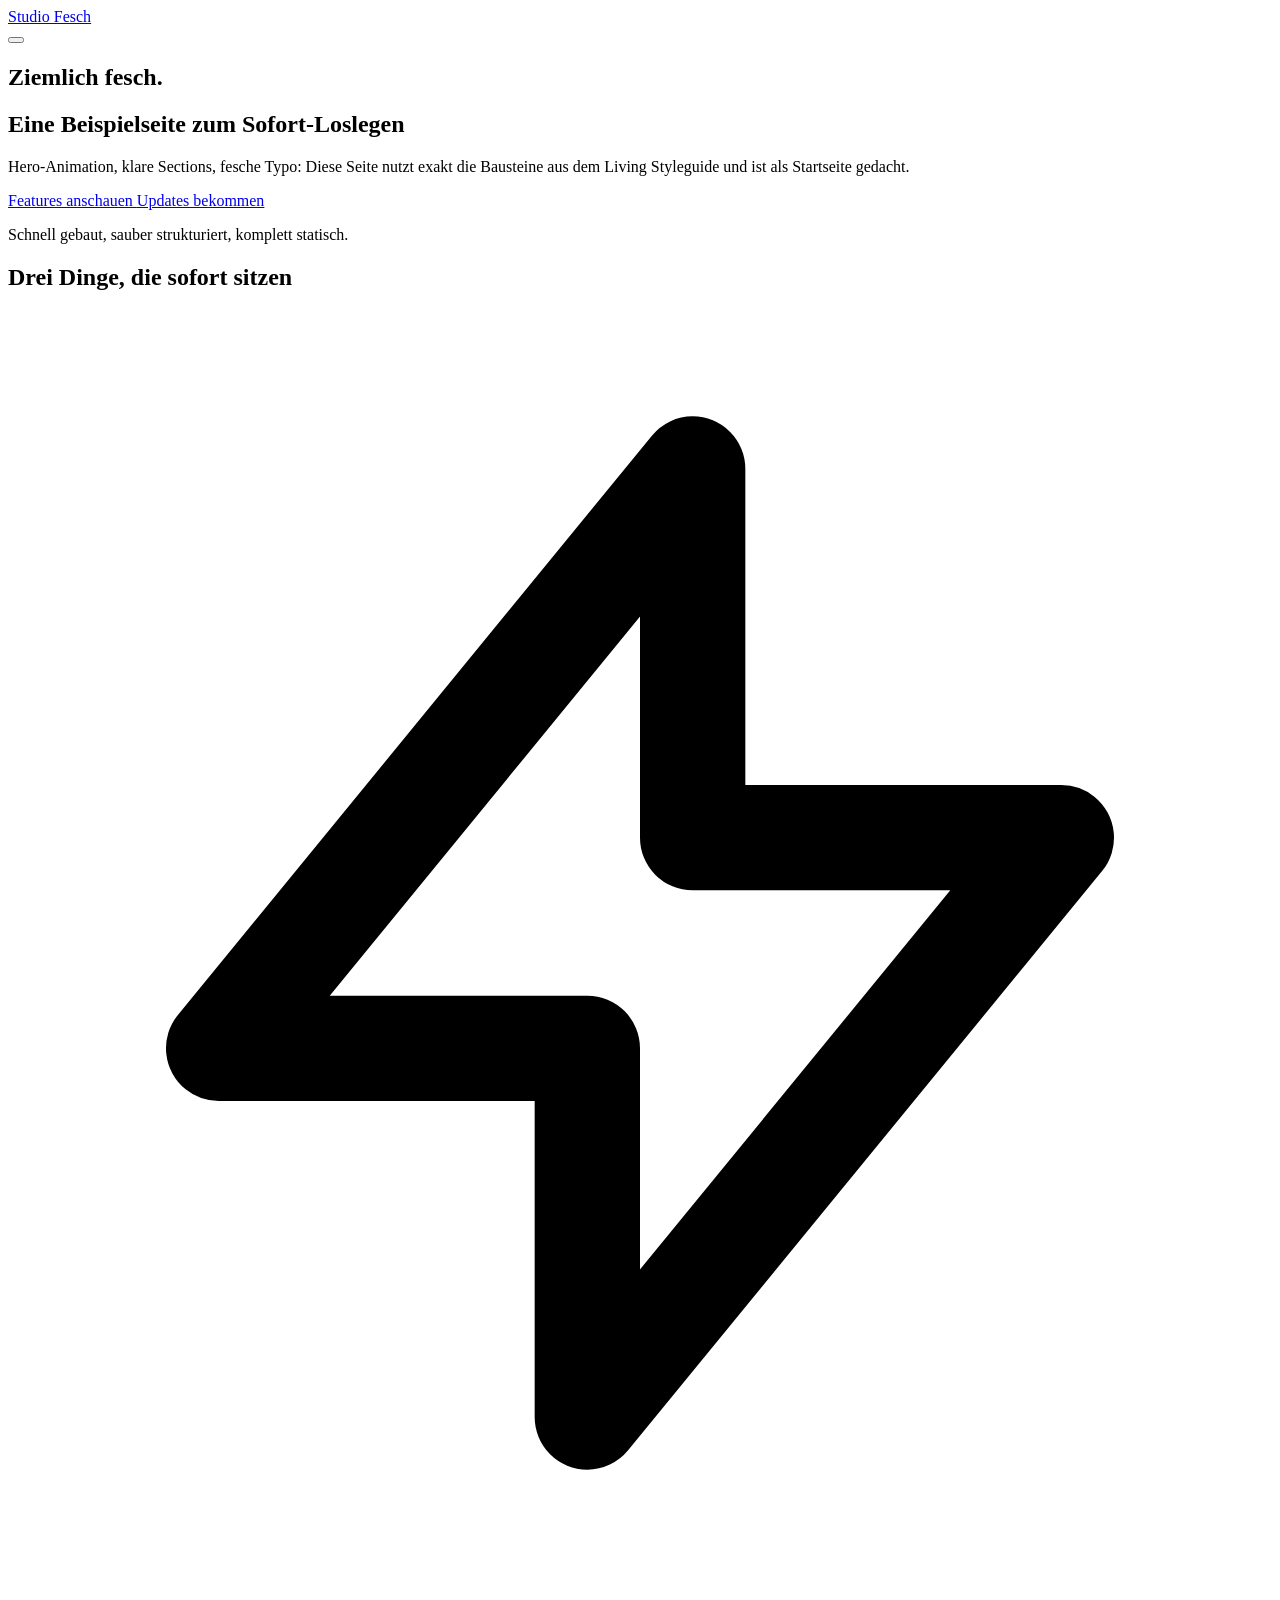
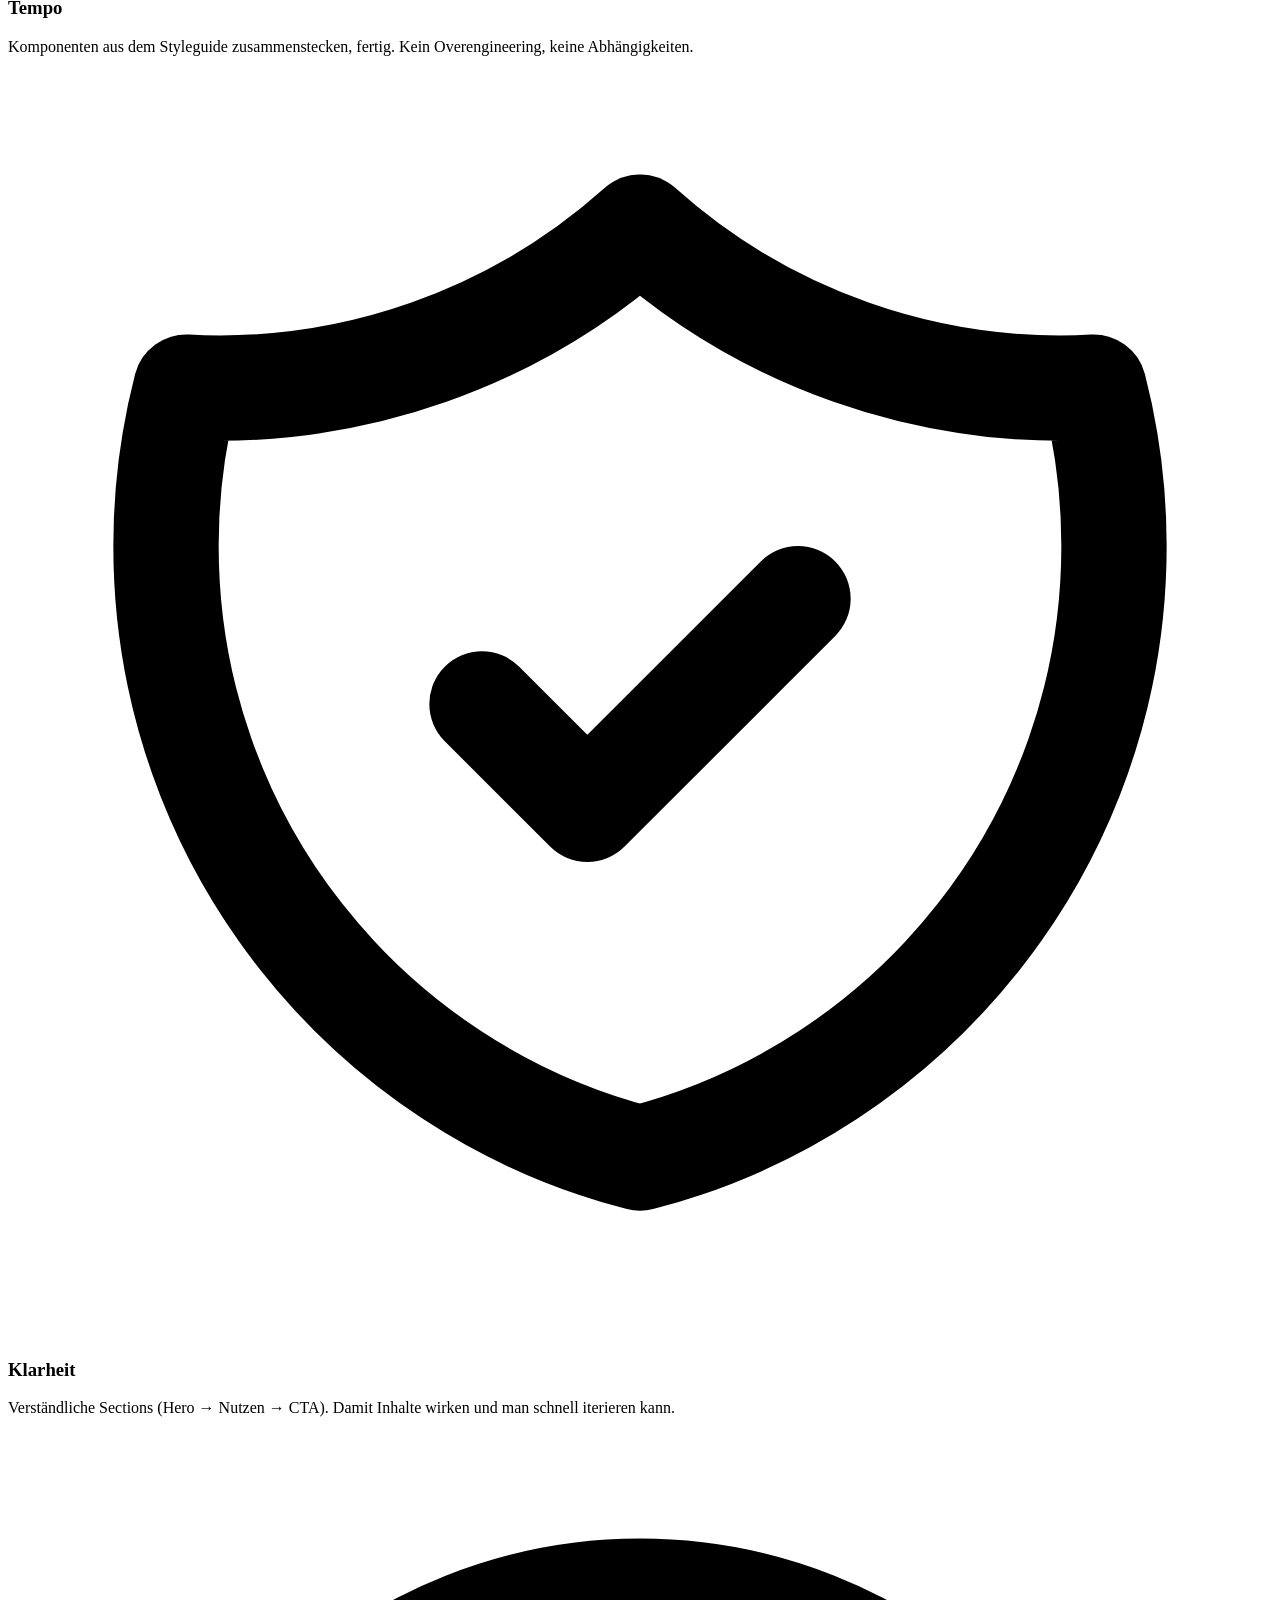
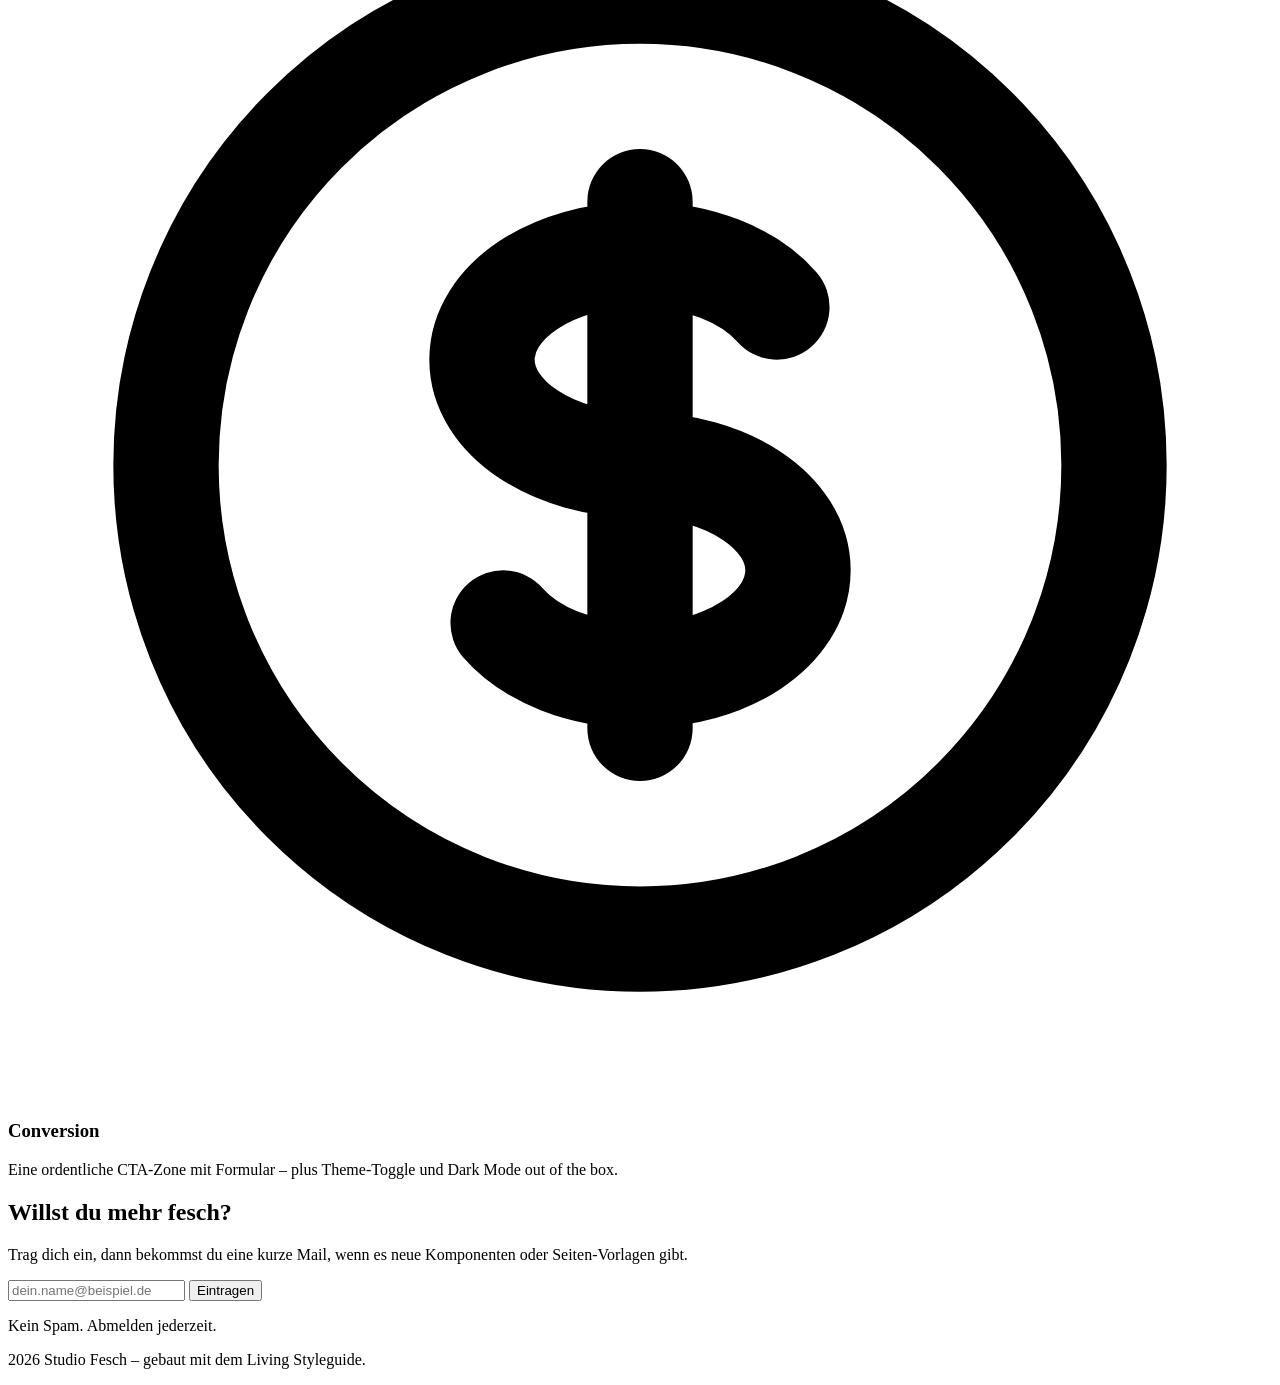
==== commit 3ed75ea6: "Fesche Beispiel-Startseite mit Hero, Features und CTA SiteBuilder user: manuel@kiessling.net Convers" ====
--- a/src/index.html
+++ b/src/index.html
@@ -1,570 +1,187 @@
 <!DOCTYPE html>
-<html lang="en" class="h-full scroll-smooth">
+<html lang="de" class="h-full scroll-smooth">
 
 <head>
-    <title>SwarmprisifyAI™ - Java Class-Name Enterprisifier</title>
+    <title>Fesche Beispielseite – Studio Fesch</title>
     <meta charset="utf-8">
     <meta name="viewport" content="width=device-width, initial-scale=1">
-    <meta name="description" content="SwarmprisifyAI™ is an AI-powered Java class-name enterprisifier that orchestrates a wholesome-chaotic agent swarm to rename ONE class name and return ONE approved final result.">
+    <meta name="description" content="Eine fesche Beispiel-Landingpage, gebaut mit dem Living Styleguide.">
 
     <include src="partials/theme-fouc-guard.html"></include>
 
     <!-- Favicon links (example) -->
-    <!-- <link rel="icon" href="./favicon.ico" sizes="any"> -->
-    <!-- <link rel="icon" href="./icon.svg" type="image/svg+xml"> -->
-    <!-- <link rel="apple-touch-icon" href="./apple-touch-icon.png"> -->
+    <!-- <link rel="icon" href="/favicon.ico" sizes="any"> -->
+    <!-- <link rel="icon" href="/icon.svg" type="image/svg+xml"> -->
+    <!-- <link rel="apple-touch-icon" href="apple-touch-icon.png"> -->
 
     <!-- Link to main CSS will be injected here by HtmlWebpackPlugin -->
 </head>
 
-<body class="h-full bg-gray-50 dark:bg-gray-900 text-gray-900 dark:text-gray-100 transition-colors duration-200 overflow-x-hidden">
+<body
+    class="h-full bg-gray-50 dark:bg-gray-900 text-gray-900 dark:text-gray-100 transition-colors duration-200 overflow-x-hidden"
+>
 
 <div class="container mx-auto px-4 py-8 max-w-5xl">
+    <header class="mb-12 flex justify-between items-center">
+        <a href="#top" class="text-xl font-bold text-gray-900 dark:text-white">Studio Fesch</a>
 
-    <header class="mb-10 flex justify-between items-center">
-        <a href="./index.html" class="text-xl font-bold text-gray-900 dark:text-white">
-            SwarmprisifyAI™
-        </a>
-
-        <div class="flex items-center gap-3">
-            <span class="hidden sm:inline text-xs font-semibold px-2 py-1 rounded-full bg-gray-100 text-gray-700 dark:bg-gray-800 dark:text-gray-200">
-                ISO-Name-9001 -7 SOC2 Naming Controls
-            </span>
-
-            <!-- Theme Toggle Controller -->
-            <div data-controller="theme">
-                <button
-                    data-theme-target="toggleButton"
-                    data-action="click->theme#toggle"
-                    class="px-4 py-2 font-semibold text-sm text-white bg-purple-600 rounded-md shadow-sm
-                           opacity-30 hover:opacity-100
-                           hover:bg-purple-700 focus:outline-none focus:ring-2 focus:ring-offset-2 focus:ring-purple-500
-                           dark:bg-indigo-600 dark:hover:bg-indigo-700 dark:focus:ring-offset-gray-800
-                           cursor-pointer transition-opacity duration-200 ease-in-out"
-                >
-                    <!-- Text set by controller -->
-                </button>
-            </div>
+        <!-- Theme Toggle Controller -->
+        <div data-controller="theme">
+            <button
+                data-theme-target="toggleButton"
+                data-action="click->theme#toggle"
+                class="px-4 py-2 font-semibold text-sm text-white bg-purple-600 rounded-md shadow-sm
+                       opacity-30 hover:opacity-100
+                       hover:bg-purple-700 focus:outline-none focus:ring-2 focus:ring-offset-2 focus:ring-purple-500
+                       dark:bg-indigo-600 dark:hover:bg-indigo-700 dark:focus:ring-offset-gray-800
+                       cursor-pointer transition-opacity duration-200 ease-in-out"
+            >
+                <!-- Text set by controller -->
+            </button>
         </div>
     </header>
 
-    <!-- Hero -->
-    <section class="relative mb-16 effects-container" data-controller="hero-effects swarm-hype" style="perspective: 1000px;">
+    <!-- Hero Section with Effects -->
+    <section
+        id="top"
+        class="relative mb-16 text-center effects-container"
+        data-controller="hero-effects"
+        style="perspective: 1000px;"
+    >
         <div
-            class="relative z-10 py-14 px-6 bg-gradient-to-b from-gray-100 to-gray-200 dark:from-gray-800 dark:to-gray-900 rounded-lg shadow-sm overflow-hidden
+            class="relative z-10 py-16 px-6 bg-gradient-to-b from-gray-100 to-gray-200 dark:from-gray-800 dark:to-gray-900 rounded-lg shadow-sm
                    transition-transform duration-[3000ms] ease-in-out
                    transform rotate-x-[60deg] origin-top
                    [.effects-active_&]:[transform:scale(1.03)_rotateX(0deg)]"
             style="transform-style: preserve-3d;"
         >
-            <!-- (1) Swarm Burst animated SVG background -->
-            <div class="pointer-events-none absolute inset-0 overflow-hidden rounded-lg">
-                <svg
-                    class="absolute -inset-10 h-[calc(100%+5rem)] w-[calc(100%+5rem)] opacity-60 dark:opacity-50"
-                    viewBox="0 0 1200 520"
-                    fill="none"
-                    xmlns="http://www.w3.org/2000/svg"
-                    aria-hidden="true"
+            <h2
+                class="text-4xl md:text-5xl font-extrabold mb-2 bg-gradient-to-r from-blue-600 to-purple-700 dark:from-blue-700 dark:to-purple-800 bg-clip-text text-transparent pb-2"
+            >
+                Ziemlich fesch.
+            </h2>
+
+            <h1
+                class="text-4xl md:text-5xl font-extrabold mb-6 text-gray-900 dark:text-gray-100 transition-all duration-[2500ms] ease-in-out [transform:translateZ(40px)] [.effects-active_&]:[transform:translateZ(0px)] [.effects-active_&]:[filter:drop-shadow(0_8px_4px_rgb(0_0_0_/_0.2))] dark:[.effects-active_&]:[filter:drop-shadow(0_8px_6px_rgb(0_0_0_/_0.4))]"
+            >
+                Eine Beispielseite zum Sofort-Loslegen
+            </h1>
+
+            <p
+                class="text-lg text-gray-700 dark:text-gray-100 mb-10 max-w-2xl mx-auto leading-relaxed transition-all duration-[2500ms] ease-in-out [transform:translateZ(150px)] [.effects-active_&]:[transform:translateZ(0px)]"
+            >
+                Hero-Animation, klare Sections, fesche Typo: Diese Seite nutzt exakt die Bausteine aus dem Living Styleguide
+                und ist als Startseite gedacht.
+            </p>
+
+            <div class="flex flex-col sm:flex-row gap-3 justify-center items-center">
+                <a
+                    href="#features"
+                    class="inline-block px-8 py-4 font-bold text-lg text-white bg-gradient-to-r from-blue-600 to-blue-700 hover:from-blue-700 hover:to-blue-800 rounded-md shadow-lg focus:outline-none focus:ring-2 focus:ring-offset-2 focus:ring-blue-500 dark:focus:ring-offset-gray-800 transition-all duration-[2500ms] ease-in-out [transform:translateZ(80px)] [.effects-active_&]:[transform:translateZ(0px)] [.effects-active_&]:[box-shadow:0_20px_40px_-10px_rgb(0_0_0_/_0.3)] dark:[.effects-active_&]:[box-shadow:0_20px_40px_-10px_rgb(0_0_0_/_0.5)]"
                 >
-                    <defs>
-                        <radialGradient id="swarmGlow" cx="0" cy="0" r="1" gradientUnits="userSpaceOnUse" gradientTransform="translate(600 260) rotate(90) scale(260 600)">
-                            <stop stop-color="#7C3AED" stop-opacity="0.22" />
-                            <stop offset="1" stop-color="#2563EB" stop-opacity="0" />
-                        </radialGradient>
-                        <linearGradient id="swarmLine" x1="80" y1="40" x2="1120" y2="480" gradientUnits="userSpaceOnUse">
-                            <stop stop-color="#2563EB" stop-opacity="0.35" />
-                            <stop offset="1" stop-color="#7C3AED" stop-opacity="0.35" />
-                        </linearGradient>
-                        <filter id="softBlur" x="-20%" y="-20%" width="140%" height="140%">
-                            <feGaussianBlur stdDeviation="6" />
-                        </filter>
-                    </defs>
+                    Features anschauen
+                </a>
+                <a
+                    href="#email-cta"
+                    class="inline-block px-8 py-4 font-bold text-lg text-gray-900 dark:text-white bg-white/70 dark:bg-gray-800/70 hover:bg-white dark:hover:bg-gray-800 rounded-md shadow-sm focus:outline-none focus:ring-2 focus:ring-offset-2 focus:ring-purple-500 dark:focus:ring-offset-gray-800 transition-colors"
+                >
+                    Updates bekommen
+                </a>
+            </div>
 
-                    <rect x="0" y="0" width="1200" height="520" fill="url(#swarmGlow)" filter="url(#softBlur)" />
+            <p
+                class="text-sm text-gray-500 dark:text-gray-200 mt-4 drop-shadow transition-all duration-[2500ms] ease-in-out [transform:translateY(100px)] [.effects-active_&]:[transform:translateY(0px)]"
+            >
+                Schnell gebaut, sauber strukturiert, komplett statisch.
+            </p>
+        </div>
+    </section>
 
-                    <g stroke="url(#swarmLine)" stroke-width="2">
-                        <path d="M110 90 C 340 120, 430 210, 600 260" />
-                        <path d="M220 430 C 380 360, 480 320, 600 260" />
-                        <path d="M1010 100 C 850 150, 760 210, 600 260" />
-                        <path d="M1080 430 C 860 380, 720 330, 600 260" />
-                        <path d="M140 250 C 320 250, 430 250, 600 260" />
-                        <path d="M1060 250 C 860 250, 760 250, 600 260" />
-                    </g>
-
-                    <g class="swarm-node" fill="#2563EB" opacity="0.9">
-                        <circle cx="110" cy="90" r="7" />
-                        <circle cx="220" cy="430" r="7" />
-                        <circle cx="1010" cy="100" r="7" />
-                        <circle cx="1080" cy="430" r="7" />
-                        <circle cx="140" cy="250" r="7" />
-                        <circle cx="1060" cy="250" r="7" />
-                    </g>
-
-                    <g class="swarm-core" fill="#7C3AED">
-                        <circle cx="600" cy="260" r="10" />
-                        <circle cx="600" cy="260" r="28" opacity="0.18" />
-                    </g>
-                </svg>
+    <!-- Features Section Example (Grid) -->
+    <section class="mb-16" id="features">
+        <h2 class="text-3xl font-bold text-center mb-10 text-gray-900 dark:text-white">Drei Dinge, die sofort sitzen</h2>
+        <div class="grid grid-cols-1 md:grid-cols-3 gap-8">
+            <div class="p-6 bg-white dark:bg-gray-800 rounded-lg shadow-sm">
+                <div class="text-blue-600 dark:text-blue-400 mb-3">
+                    <svg class="w-8 h-8" fill="none" stroke="currentColor" viewBox="0 0 24 24" xmlns="http://www.w3.org/2000/svg">
+                        <path stroke-linecap="round" stroke-linejoin="round" stroke-width="2" d="M13 10V3L4 14h7v7l9-11h-7z"></path>
+                    </svg>
+                </div>
+                <h3 class="text-xl font-semibold mb-2 text-gray-900 dark:text-white">Tempo</h3>
+                <p class="text-gray-600 dark:text-gray-300">
+                    Komponenten aus dem Styleguide zusammenstecken, fertig. Kein Overengineering, keine Abhängigkeiten.
+                </p>
             </div>
-            <div class="text-center">
-                <p class="text-xs uppercase tracking-widest text-gray-600 dark:text-gray-300 mb-3">
-                    AI-powered class-name enterprisifier · returns exactly ONE name
+            <div class="p-6 bg-white dark:bg-gray-800 rounded-lg shadow-sm">
+                <div class="text-purple-600 dark:text-purple-400 mb-3">
+                    <svg class="w-8 h-8" fill="none" stroke="currentColor" viewBox="0 0 24 24" xmlns="http://www.w3.org/2000/svg">
+                        <path
+                            stroke-linecap="round"
+                            stroke-linejoin="round"
+                            stroke-width="2"
+                            d="M9 12l2 2 4-4m5.618-4.016A11.955 11.955 0 0112 2.944a11.955 11.955 0 01-8.618 3.04A12.02 12.02 0 003 9c0 5.591 3.824 10.29 9 11.622C17.176 19.29 21 14.59 21 9c0-1.042-.133-2.052-.382-3.016z"
+                        ></path>
+                    </svg>
+                </div>
+                <h3 class="text-xl font-semibold mb-2 text-gray-900 dark:text-white">Klarheit</h3>
+                <p class="text-gray-600 dark:text-gray-300">
+                    Verständliche Sections (Hero → Nutzen → CTA). Damit Inhalte wirken und man schnell iterieren kann.
                 </p>
-
-                <h1 class="text-4xl md:text-5xl font-extrabold mb-4 text-gray-900 dark:text-gray-100 transition-all duration-[2500ms] ease-in-out [transform:translateZ(40px)] [.effects-active_&]:[transform:translateZ(0px)]">
-                    SwarmprisifyAI™ renames one Java class name.
-                    <span class="block bg-gradient-to-r from-blue-600 to-purple-700 dark:from-blue-700 dark:to-purple-800 bg-clip-text text-transparent pb-2">
-                        With feelings.
-                    </span>
-                </h1>
-
-                <p class="text-lg text-gray-700 dark:text-gray-100 mb-8 max-w-2xl mx-auto leading-relaxed transition-all duration-[2500ms] ease-in-out [transform:translateZ(150px)] [.effects-active_&]:[transform:translateZ(0px)]">
-                    A full agent swarm (therapy/support-circle vibe) gathers around your class name, validates it, argues about it, and delivers one final,
-                     <span class="font-semibold">approved</span> enterprise-ready rename — plus a totally-real architecture review pass rate.
-                </p>
-
-                <div class="grid gap-4 md:grid-cols-2 max-w-4xl mx-auto text-left" data-controller="swarm-demo">
-                    <div class="rounded-md border border-gray-200 dark:border-gray-700 bg-white/70 dark:bg-gray-950/30 p-4">
-                        <div class="flex items-center justify-between mb-2">
-                            <h2 class="font-bold">Demo input</h2>
-                            <span class="text-xs text-gray-500 dark:text-gray-300">rename ONE class name</span>
-                        </div>
-                        <pre class="text-sm overflow-auto p-3 rounded bg-gray-950 text-gray-100"><code data-swarm-demo-target="input">class ReportService {}
-// current name:
-ReportService</code></pre>
-
-                        <div class="mt-3 flex flex-col sm:flex-row gap-2 sm:items-center sm:justify-between">
-                            <button
-                                type="button"
-                                data-action="swarm-demo#run"
-                                class="inline-flex items-center justify-center px-4 py-2 text-sm font-bold text-white bg-gradient-to-r from-blue-600 to-blue-700 hover:from-blue-700 hover:to-blue-800 rounded-md shadow focus:outline-none focus:ring-2 focus:ring-offset-2 focus:ring-blue-500 dark:focus:ring-offset-gray-800"
-                            >
-                                Run Swarm (1.3s)
-                            </button>
-                            <div class="text-xs text-gray-600 dark:text-gray-300" aria-live="polite">
-                                <span class="font-semibold" data-swarm-demo-target="status">Idle.</span>
-                                <span class="hidden" data-swarm-demo-target="spinner"> Reviewing feelings…</span>
-                            </div>
-                        </div>
-
-                        <!-- (4) Compliance Mode toggle -->
-                        <div class="mt-3 flex items-center justify-between gap-3 rounded-md border border-gray-200 dark:border-gray-700 bg-white/70 dark:bg-gray-950/30 p-3">
-                            <div>
-                                <div class="text-xs font-bold">Compliance Mode</div>
-                                <div class="text-xs text-gray-600 dark:text-gray-300" data-swarm-demo-target="complianceHint">
-                                    OFF: empathetic. ON: bureaucratically soothing.
-                                </div>
-                            </div>
-                            <label class="inline-flex items-center gap-2 text-xs select-none">
-                                <span class="text-gray-600 dark:text-gray-300">OFF</span>
-                                <input
-                                    type="checkbox"
-                                    class="h-4 w-4 rounded border-gray-300 text-blue-600 focus:ring-blue-500"
-                                    data-action="swarm-demo#toggleCompliance"
-                                    data-swarm-demo-target="complianceToggle"
-                                    aria-label="Toggle compliance mode"
-                                />
-                                <span class="text-gray-600 dark:text-gray-300">ON</span>
-                            </label>
-                        </div>
-                    </div>
-
-                    <div class="rounded-md border border-gray-200 dark:border-gray-700 bg-white/70 dark:bg-gray-950/30 p-4">
-                        <div class="flex items-center justify-between mb-2">
-                            <h2 class="font-bold">Demo output</h2>
-                            <span class="text-xs text-gray-500 dark:text-gray-300">ONE approved final name</span>
-                        </div>
-                        <pre class="text-sm overflow-auto p-3 rounded bg-gray-950 text-gray-100"><code data-swarm-demo-target="output">ApprovedName:
-EnterpriseReportingOrchestrationServiceFacade</code></pre>
-
-                        <!-- (2) Slot-machine-ish roll before ONE approved -->
-                        <div class="mt-3 flex flex-wrap gap-2">
-                            <span class="inline-flex items-center gap-2 rounded-full bg-gray-900/90 text-white px-3 py-1 text-xs">
-                                <span class="h-1.5 w-1.5 rounded-full bg-blue-400"></span>
-                                Facilitator: calm
-                            </span>
-                            <span class="inline-flex items-center gap-2 rounded-full bg-gray-900/90 text-white px-3 py-1 text-xs">
-                                <span class="h-1.5 w-1.5 rounded-full bg-purple-400"></span>
-                                Architect: frowning
-                            </span>
-                            <span class="inline-flex items-center gap-2 rounded-full bg-gray-900/90 text-white px-3 py-1 text-xs">
-                                <span class="h-1.5 w-1.5 rounded-full bg-emerald-400"></span>
-                                Compliance: satisfied
-                            </span>
-                        </div>
-
-                        <div class="mt-3 inline-flex items-center gap-2 rounded-md border border-gray-200 dark:border-gray-700 bg-white/70 dark:bg-gray-950/30 px-3 py-2 text-xs">
-                            <span class="font-bold">APPROVED</span>
-                            <span class="text-gray-600 dark:text-gray-300" data-swarm-demo-target="approvalNote">One final name. No appeals.</span>
-                        </div>
-
-                        <p class="mt-3 text-xs text-gray-600 dark:text-gray-300" data-swarm-demo-target="llmLine">
-                            Chain-of-thought: <span class="font-semibold">internal &amp; redacted</span> · temperature=0.7 · logit_bias={ "Facade": +2 }
-                        </p>
-
-                        <!-- (3) Architecture review pass rate counter -->
-                        <div class="mt-3 rounded-md border border-gray-200 dark:border-gray-700 bg-white/70 dark:bg-gray-950/30 p-3">
-                            <div class="flex items-center justify-between">
-                                <div class="text-xs font-bold">Architecture review pass rate</div>
-                                <div class="text-lg font-extrabold tabular-nums" data-controller="count-up" data-count-up-target-value-value="99.7">
-                                    <span data-count-up-target="value">0.0</span><span class="text-sm">%</span>
-                                </div>
-                            </div>
-                            <div class="mt-1 text-xs text-gray-600 dark:text-gray-300">
-                                <span class="font-semibold">Methodology:</span> three extremely confident architects, one spreadsheet, zero fear.
-                            </div>
-                        </div>
-                    </div>
+            </div>
+            <div class="p-6 bg-white dark:bg-gray-800 rounded-lg shadow-sm">
+                <div class="text-green-600 dark:text-green-400 mb-3">
+                    <svg class="w-8 h-8" fill="none" stroke="currentColor" viewBox="0 0 24 24" xmlns="http://www.w3.org/2000/svg">
+                        <path
+                            stroke-linecap="round"
+                            stroke-linejoin="round"
+                            stroke-width="2"
+                            d="M12 8c-1.657 0-3 .895-3 2s1.343 2 3 2 3 .895 3 2-1.343 2-3 2m0-8c1.11 0 2.08.402 2.599 1M12 8V7m0 1v8m0 0v1m0-1c-1.11 0-2.08-.402-2.599-1M21 12a9 9 0 11-18 0 9 9 0 0118 0z"
+                        ></path>
+                    </svg>
                 </div>
-
-                <!-- (5) Mascot (enterprise-compatible) + short dance -->
-                <div class="mt-10 flex justify-center" aria-hidden="true">
-                    <div class="relative">
-                        <div class="swarm-mascot" title="A supportive enterprise gremlin (HR approved)">
-                            <svg width="118" height="118" viewBox="0 0 118 118" fill="none" xmlns="http://www.w3.org/2000/svg">
-                                <circle cx="59" cy="59" r="48" fill="url(#m1)" opacity="0.25" />
-                                <path d="M34 66c0-14 11-25 25-25s25 11 25 25-11 26-25 26-25-12-25-26Z" fill="#111827" opacity="0.9" />
-                                <path d="M45 65c0-7 6-13 14-13s14 6 14 13" stroke="#A78BFA" stroke-width="4" stroke-linecap="round" />
-                                <circle cx="50" cy="66" r="4" fill="#60A5FA" />
-                                <circle cx="68" cy="66" r="4" fill="#60A5FA" />
-                                <path d="M41 47c3-8 10-13 18-13s15 5 18 13" stroke="#F9FAFB" stroke-opacity="0.5" stroke-width="3" stroke-linecap="round" />
-                                <path d="M28 62c-6 0-10-3-12-7" stroke="#A78BFA" stroke-width="4" stroke-linecap="round" />
-                                <path d="M90 62c6 0 10-3 12-7" stroke="#A78BFA" stroke-width="4" stroke-linecap="round" />
-                                <path d="M39 83c8 8 32 8 40 0" stroke="#34D399" stroke-width="4" stroke-linecap="round" />
-                                <defs>
-                                    <radialGradient id="m1" cx="0" cy="0" r="1" gradientUnits="userSpaceOnUse" gradientTransform="translate(59 59) rotate(90) scale(48)">
-                                        <stop stop-color="#7C3AED" />
-                                        <stop offset="1" stop-color="#2563EB" stop-opacity="0" />
-                                    </radialGradient>
-                                </defs>
-                            </svg>
-                        </div>
-                        <div class="absolute -right-2 -top-2 rounded-md bg-white/90 dark:bg-gray-900/90 border border-gray-200 dark:border-gray-700 px-3 py-2 shadow-sm text-xs text-gray-800 dark:text-gray-100 max-w-[240px]">
-                            ENTERPRISE… but with feelings.
-                        </div>
-                    </div>
-                </div>
-
-                <div class="mt-8 flex flex-col sm:flex-row gap-3 justify-center">
-                    <a
-                        href="#pricing"
-                        class="inline-block px-7 py-3 font-bold text-white bg-gradient-to-r from-blue-600 to-blue-700 hover:from-blue-700 hover:to-blue-800 rounded-md shadow-lg focus:outline-none focus:ring-2 focus:ring-offset-2 focus:ring-blue-500 dark:focus:ring-offset-gray-800"
-                    >
-                        Start renaming responsibly
-                    </a>
-                    <a
-                        href="#how-it-works"
-                        class="inline-block px-7 py-3 font-bold text-gray-900 dark:text-gray-100 bg-white/80 dark:bg-gray-800 rounded-md shadow-sm border border-gray-200 dark:border-gray-700 hover:bg-white dark:hover:bg-gray-750 focus:outline-none focus:ring-2 focus:ring-offset-2 focus:ring-purple-500 dark:focus:ring-offset-gray-800"
-                    >
-                        Meet the swarm
-                    </a>
-                </div>
-
-                <p class="mt-5 text-sm text-gray-500 dark:text-gray-300">
-                    Compliance posture: ISO-Name-9001 certified naming vibes · SOC2 Naming Controls enabled (deadpan, obviously).
+                <h3 class="text-xl font-semibold mb-2 text-gray-900 dark:text-white">Conversion</h3>
+                <p class="text-gray-600 dark:text-gray-300">
+                    Eine ordentliche CTA-Zone mit Formular – plus Theme-Toggle und Dark Mode out of the box.
                 </p>
             </div>
         </div>
     </section>
 
-    <!-- How it Works -->
-    <section id="how-it-works" class="mb-16">
-        <div class="mb-8">
-            <h2 class="text-3xl font-extrabold">How it works: a supportive swarm circle</h2>
-            <p class="mt-2 text-gray-600 dark:text-gray-300 max-w-3xl">
-                You submit one class name. We spin up a swarm of opinionated but caring agents. They workshop it. They sign off. You get one final name.
-                 No committee sprawl — just one outcome.
+    <!-- Email Capture CTA Section -->
+    <section class="mb-16 py-12 bg-indigo-600 dark:bg-indigo-800 rounded-lg text-center text-white" id="email-cta">
+        <div class="container mx-auto px-6 max-w-xl">
+            <h2 class="text-3xl font-bold mb-4">Willst du mehr fesch?</h2>
+            <p class="text-indigo-100 mb-8">
+                Trag dich ein, dann bekommst du eine kurze Mail, wenn es neue Komponenten oder Seiten-Vorlagen gibt.
             </p>
-        </div>
 
-        <div class="grid gap-4 md:grid-cols-2">
-            <div class="rounded-lg border border-gray-200 dark:border-gray-700 bg-white dark:bg-gray-800 p-6 shadow-sm">
-                <h3 class="font-bold text-lg">Facilitator Agent</h3>
-                <p class="mt-2 text-gray-600 dark:text-gray-300">Keeps the circle safe, on-topic, and politely prevents "Naming Bikeshed Hell".</p>
-            </div>
-            <div class="rounded-lg border border-gray-200 dark:border-gray-700 bg-white dark:bg-gray-800 p-6 shadow-sm">
-                <h3 class="font-bold text-lg">Legacy Whisperer</h3>
-                <p class="mt-2 text-gray-600 dark:text-gray-300">Understands your 2012 package structure and forgives it (but still renames respectfully).</p>
-            </div>
-            <div class="rounded-lg border border-gray-200 dark:border-gray-700 bg-white dark:bg-gray-800 p-6 shadow-sm">
-                <h3 class="font-bold text-lg">Architecture Therapist</h3>
-                <p class="mt-2 text-gray-600 dark:text-gray-300">Asks, "What are we *really* trying to express with this class?" then suggests three words longer.</p>
-            </div>
-            <div class="rounded-lg border border-gray-200 dark:border-gray-700 bg-white dark:bg-gray-800 p-6 shadow-sm">
-                <h3 class="font-bold text-lg">Enterprise Compliance Gremlin</h3>
-                <p class="mt-2 text-gray-600 dark:text-gray-300">Adds the necessary gravitas: Service, Manager, Facade, Orchestrator. (It lives for this.)</p>
-            </div>
-            <div class="rounded-lg border border-gray-200 dark:border-gray-700 bg-white dark:bg-gray-800 p-6 shadow-sm">
-                <h3 class="font-bold text-lg">Performance Skeptic</h3>
-                <p class="mt-2 text-gray-600 dark:text-gray-300">Ensures the new name compiles at the speed of light, emotionally.</p>
-            </div>
-            <div class="rounded-lg border border-gray-200 dark:border-gray-700 bg-white dark:bg-gray-800 p-6 shadow-sm">
-                <h3 class="font-bold text-lg">Final Approver</h3>
-                <p class="mt-2 text-gray-600 dark:text-gray-300">Returns ONE final, approved name. No alternatives. No "option A / B". Closure.</p>
-            </div>
+            <form class="flex flex-col sm:flex-row gap-3 justify-center">
+                <input
+                    type="email"
+                    placeholder="dein.name@beispiel.de"
+                    class="flex-grow px-4 py-3 rounded-md text-gray-900 placeholder-gray-500 focus:outline-none focus:ring-2 focus:ring-white"
+                    required
+                    aria-label="E-Mail-Adresse"
+                >
+                <button
+                    type="submit"
+                    class="px-6 py-3 font-semibold bg-white text-indigo-700 rounded-md hover:bg-indigo-50 focus:outline-none focus:ring-2 focus:ring-offset-2 focus:ring-offset-indigo-600 focus:ring-white"
+                >
+                    Eintragen
+                </button>
+            </form>
+
+            <p class="text-xs text-indigo-200 mt-4">Kein Spam. Abmelden jederzeit.</p>
         </div>
     </section>
 
-    <!-- Features -->
-    <section id="features" class="mb-16">
-        <div class="mb-8">
-            <h2 class="text-3xl font-extrabold">Features developers weirdly asked for</h2>
-            <p class="mt-2 text-gray-600 dark:text-gray-300 max-w-3xl">
-                SwarmprisifyAI- focuses on a single sacred act: renaming one class name. Everything else is just lovingly over-engineered.
-            </p>
-        </div>
-
-        <div class="grid gap-4 md:grid-cols-3">
-            <div class="rounded-lg border border-gray-200 dark:border-gray-700 bg-white dark:bg-gray-800 p-6 shadow-sm">
-                <p class="text-2xl" aria-hidden="true">90d</p>
-                <h3 class="mt-2 font-bold">One name in, one name out</h3>
-                <p class="mt-2 text-gray-600 dark:text-gray-300">Guaranteed singular output. We literally delete the other suggestions for your mental health.</p>
-            </div>
-            <div class="rounded-lg border border-gray-200 dark:border-gray-700 bg-white dark:bg-gray-800 p-6 shadow-sm">
-                <p class="text-2xl" aria-hidden="true">9e0</p>
-                <h3 class="mt-2 font-bold">Swarm-orchestrated consensus</h3>
-                <p class="mt-2 text-gray-600 dark:text-gray-300">Agents debate until everyone nods, or the Facilitator gently turns off the mic.</p>
-            </div>
-            <div class="rounded-lg border border-gray-200 dark:border-gray-700 bg-white dark:bg-gray-800 p-6 shadow-sm">
-                <p class="text-2xl" aria-hidden="true">6e1</p>
-                <h3 class="mt-2 font-bold">Architecture review pass rate</h3>
-                <p class="mt-2 text-gray-600 dark:text-gray-300">Brags about passing architecture review. You get a number. It's very persuasive.</p>
-            </div>
-            <div class="rounded-lg border border-gray-200 dark:border-gray-700 bg-white dark:bg-gray-800 p-6 shadow-sm">
-                <p class="text-2xl" aria-hidden="true">9fe</p>
-                <h3 class="mt-2 font-bold">Java-idiomatic verbosity</h3>
-                <p class="mt-2 text-gray-600 dark:text-gray-300">We honor the sacred tradition of names that require a deep breath and an IDE.</p>
-            </div>
-            <div class="rounded-lg border border-gray-200 dark:border-gray-700 bg-white dark:bg-gray-800 p-6 shadow-sm">
-                <p class="text-2xl" aria-hidden="true">52c</p>
-                <h3 class="mt-2 font-bold">Deterministic-ish mode</h3>
-                <p class="mt-2 text-gray-600 dark:text-gray-300">Same input, similar output. Unless the swarm is feeling growth-oriented that day.</p>
-            </div>
-            <div class="rounded-lg border border-gray-200 dark:border-gray-700 bg-white dark:bg-gray-800 p-6 shadow-sm">
-                <p class="text-2xl" aria-hidden="true">93c</p>
-                <h3 class="mt-2 font-bold">Naming controls &amp; audit trails</h3>
-                <p class="mt-2 text-gray-600 dark:text-gray-300">SOC2 Naming Controls- generate a totally-legit audit trail of vibes and approvals.</p>
-            </div>
-        </div>
-    </section>
-
-    <!-- Proof / Metrics -->
-    <section class="mb-16">
-        <div class="rounded-lg bg-gradient-to-r from-blue-600 to-purple-700 text-white p-8 shadow-sm">
-            <h2 class="text-3xl font-extrabold">Proof (numbers, but make it enterprise)</h2>
-            <p class="mt-2 text-blue-100 max-w-3xl">
-                We measured everything. Then we renamed the measurements.
-            </p>
-
-            <div class="mt-8 grid gap-6 md:grid-cols-4">
-                <div>
-                    <div class="text-4xl font-extrabold">99.3%</div>
-                    <div class="text-blue-100">architecture review pass rate*</div>
-                </div>
-                <div>
-                    <div class="text-4xl font-extrabold">1</div>
-                    <div class="text-blue-100">final name returned, always</div>
-                </div>
-                <div>
-                    <div class="text-4xl font-extrabold">0</div>
-                    <div class="text-blue-100">unresolved feelings in the swarm</div>
-                </div>
-                <div>
-                    <div class="text-4xl font-extrabold">12ms</div>
-                    <div class="text-blue-100">median "Facade" insertion time</div>
-                </div>
-            </div>
-
-            <p class="mt-6 text-xs text-blue-100/90">
-                *Pass rate calculated using a proprietary methodology known as "confidently saying it out loud in a meeting".
-            </p>
-        </div>
-    </section>
-
-    <!-- Testimonials -->
-    <section class="mb-16">
-        <div class="mb-8">
-            <h2 class="text-3xl font-extrabold">Testimonials (real emotions, suspiciously neat)</h2>
-            <p class="mt-2 text-gray-600 dark:text-gray-300 max-w-3xl">
-                Six developers, six journeys, one approved name each.
-            </p>
-        </div>
-
-        <div class="grid gap-4 md:grid-cols-3">
-            <figure class="rounded-lg border border-gray-200 dark:border-gray-700 bg-white dark:bg-gray-800 p-6 shadow-sm">
-                <blockquote class="text-gray-700 dark:text-gray-200">
-                    "I entered <code class=\"px-1 rounded bg-gray-100 dark:bg-gray-700\">Util</code>. It returned <code class=\"px-1 rounded bg-gray-100 dark:bg-gray-700\">UniversalUtilityOrchestrator</code>. I feel seen."
-                </blockquote>
-                <figcaption class="mt-4 text-sm text-gray-500 dark:text-gray-300">
-                     Senior Engineer, Definitely Not A Monorepo
-                </figcaption>
-            </figure>
-
-            <figure class="rounded-lg border border-gray-200 dark:border-gray-700 bg-white dark:bg-gray-800 p-6 shadow-sm">
-                <blockquote class="text-gray-700 dark:text-gray-200">
-                    "Our architecture board nodded. Not because they agreed because the name was too long to argue with."
-                </blockquote>
-                <figcaption class="mt-4 text-sm text-gray-500 dark:text-gray-300">
-                     Staff Developer, Governance Enjoyer
-                </figcaption>
-            </figure>
-
-            <figure class="rounded-lg border border-gray-200 dark:border-gray-700 bg-white dark:bg-gray-800 p-6 shadow-sm">
-                <blockquote class="text-gray-700 dark:text-gray-200">
-                    "The swarm said: 'We-re holding space for your domain.' Then shipped the rename. Inspirational."
-                </blockquote>
-                <figcaption class="mt-4 text-sm text-gray-500 dark:text-gray-300">
-                     Backend Dev, Emotionally Available
-                </figcaption>
-            </figure>
-
-            <figure class="rounded-lg border border-gray-200 dark:border-gray-700 bg-white dark:bg-gray-800 p-6 shadow-sm">
-                <blockquote class="text-gray-700 dark:text-gray-200">
-                    "It returned one answer. I panicked. Then I realized: choice is a burden."
-                </blockquote>
-                <figcaption class="mt-4 text-sm text-gray-500 dark:text-gray-300">
-                     Principal Engineer, Recovering Perfectionist
-                </figcaption>
-            </figure>
-
-            <figure class="rounded-lg border border-gray-200 dark:border-gray-700 bg-white dark:bg-gray-800 p-6 shadow-sm">
-                <blockquote class="text-gray-700 dark:text-gray-200">
-                    "ISO-Name-9001? I didn-t ask questions. I updated the Javadoc."
-                </blockquote>
-                <figcaption class="mt-4 text-sm text-gray-500 dark:text-gray-300">
-                     Tech Lead, Compliance Theater Fan
-                </figcaption>
-            </figure>
-
-            <figure class="rounded-lg border border-gray-200 dark:border-gray-700 bg-white dark:bg-gray-800 p-6 shadow-sm">
-                <blockquote class="text-gray-700 dark:text-gray-200">
-                    "The audit log said: 'vibes approved.' Honestly? That-s all I need."
-                </blockquote>
-                <figcaption class="mt-4 text-sm text-gray-500 dark:text-gray-300">
-                     DevOps, Keeper of Logs
-                </figcaption>
-            </figure>
-        </div>
-    </section>
-
-    <!-- FAQ -->
-    <section class="mb-16">
-        <div class="mb-8">
-            <h2 class="text-3xl font-extrabold">FAQ</h2>
-            <p class="mt-2 text-gray-600 dark:text-gray-300 max-w-3xl">
-                The swarm has heard your questions. It has feelings about them.
-            </p>
-        </div>
-
-        <div class="grid gap-4 md:grid-cols-2">
-            <div class="rounded-lg border border-gray-200 dark:border-gray-700 bg-white dark:bg-gray-800 p-6 shadow-sm">
-                <h3 class="font-bold">Does it rename my whole codebase?</h3>
-                <p class="mt-2 text-gray-600 dark:text-gray-300">No. One class name. One. This is a boundaries-first product.</p>
-            </div>
-            <div class="rounded-lg border border-gray-200 dark:border-gray-700 bg-white dark:bg-gray-800 p-6 shadow-sm">
-                <h3 class="font-bold">Why only one output?</h3>
-                <p class="mt-2 text-gray-600 dark:text-gray-300">Because decision fatigue is real. Also because committees never ship.</p>
-            </div>
-            <div class="rounded-lg border border-gray-200 dark:border-gray-700 bg-white dark:bg-gray-800 p-6 shadow-sm">
-                <h3 class="font-bold">Is ISO-Name-9001 real?</h3>
-                <p class="mt-2 text-gray-600 dark:text-gray-300">It is real in the same way "enterprise ready" is real: confidently and on a slide deck.</p>
-            </div>
-            <div class="rounded-lg border border-gray-200 dark:border-gray-700 bg-white dark:bg-gray-800 p-6 shadow-sm">
-                <h3 class="font-bold">What about SOC2 Naming Controls?</h3>
-                <p class="mt-2 text-gray-600 dark:text-gray-300">We enforce strict controls like: "no lowercase class names" and "add Facade when anxious".</p>
-            </div>
-            <div class="rounded-lg border border-gray-200 dark:border-gray-700 bg-white dark:bg-gray-800 p-6 shadow-sm">
-                <h3 class="font-bold">Can I tune the model?</h3>
-                <p class="mt-2 text-gray-600 dark:text-gray-300">You can set temperature. The swarm will still choose chaos, but politely.</p>
-            </div>
-            <div class="rounded-lg border border-gray-200 dark:border-gray-700 bg-white dark:bg-gray-800 p-6 shadow-sm">
-                <h3 class="font-bold">Do you store my code?</h3>
-                <p class="mt-2 text-gray-600 dark:text-gray-300">We don-t want it. We only accept a class name string. We respect your privacy and your package names.</p>
-            </div>
-        </div>
-    </section>
-
-    <!-- Pricing -->
-    <section id="pricing" class="mb-16">
-        <div class="mb-8">
-            <h2 class="text-3xl font-extrabold">Pricing</h2>
-            <p class="mt-2 text-gray-600 dark:text-gray-300 max-w-3xl">
-                Pick your level of enterprise. All plans return exactly ONE approved name.
-            </p>
-        </div>
-
-        <div class="grid gap-4 lg:grid-cols-3">
-            <div class="rounded-lg border border-gray-200 dark:border-gray-700 bg-white dark:bg-gray-800 p-6 shadow-sm">
-                <h3 class="text-xl font-bold">Solo Gremlin</h3>
-                <p class="mt-1 text-sm text-gray-600 dark:text-gray-300">For side projects that still deserve a Facade.</p>
-                <div class="mt-4 text-4xl font-extrabold">$9</div>
-                <div class="text-sm text-gray-500 dark:text-gray-300">per month</div>
-                <ul class="mt-6 space-y-2 text-gray-700 dark:text-gray-200">
-                    <li> 50 renames / month</li>
-                    <li> Basic swarm (3 agents + 1 emotional support bot)</li>
-                    <li> Community-grade audit log</li>
-                </ul>
-                <a href="#" class="mt-6 inline-block w-full text-center px-5 py-3 font-bold text-white bg-purple-600 hover:bg-purple-700 rounded-md">Choose Solo</a>
-            </div>
-
-            <div class="rounded-lg border-2 border-blue-600 dark:border-blue-500 bg-white dark:bg-gray-800 p-6 shadow-sm">
-                <div class="flex items-center justify-between">
-                    <h3 class="text-xl font-bold">Team Circle</h3>
-                    <span class="text-xs font-bold px-2 py-1 rounded-full bg-blue-600 text-white">Most approved</span>
-                </div>
-                <p class="mt-1 text-sm text-gray-600 dark:text-gray-300">For teams with naming rituals and weekly architecture syncs.</p>
-                <div class="mt-4 text-4xl font-extrabold">$49</div>
-                <div class="text-sm text-gray-500 dark:text-gray-300">per month</div>
-                <ul class="mt-6 space-y-2 text-gray-700 dark:text-gray-200">
-                    <li> 1,000 renames / month</li>
-                    <li> Full swarm (6 agents + facilitator + final approver)</li>
-                    <li> "Architecture review" report PDF export</li>
-                </ul>
-                <a href="#" class="mt-6 inline-block w-full text-center px-5 py-3 font-bold text-white bg-blue-600 hover:bg-blue-700 rounded-md">Choose Team</a>
-            </div>
-
-            <div class="rounded-lg border border-gray-200 dark:border-gray-700 bg-white dark:bg-gray-800 p-6 shadow-sm">
-                <h3 class="text-xl font-bold">Enterprise Serenity</h3>
-                <p class="mt-1 text-sm text-gray-600 dark:text-gray-300">For orgs that need compliance claims delivered with a straight face.</p>
-                <div class="mt-4 text-4xl font-extrabold">$249</div>
-                <div class="text-sm text-gray-500 dark:text-gray-300">per month</div>
-                <ul class="mt-6 space-y-2 text-gray-700 dark:text-gray-200">
-                    <li> Unlimited renames*</li>
-                    <li> Dedicated Naming Controls officer</li>
-                    <li> SSO (Swarm Single Omniscience)</li>
-                </ul>
-                <p class="mt-3 text-xs text-gray-500 dark:text-gray-300">*Unlimited subject to the heat death of the universe and fair-use vibes.</p>
-                <a href="#" class="mt-6 inline-block w-full text-center px-5 py-3 font-bold text-white bg-purple-600 hover:bg-purple-700 rounded-md">Talk to swarm</a>
-            </div>
-        </div>
-    </section>
-
-    <!-- Footer -->
-    <footer class="border-t border-gray-200 dark:border-gray-700 pt-8 pb-12">
-        <div class="flex flex-col md:flex-row md:items-center md:justify-between gap-4">
-            <div>
-                <div class="font-bold">SwarmprisifyAI™</div>
-                <div class="text-sm text-gray-600 dark:text-gray-300">An AI-powered Java class-name enterprisifier. One class name. One answer. Many feelings.</div>
-            </div>
-            <div class="text-sm text-gray-500 dark:text-gray-400">
-                &copy; <span data-controller="current-year"></span> SwarmprisifyAI™. All rights reserved-ish.
-            </div>
-        </div>
-
-        <p class="mt-6 text-xs text-gray-500 dark:text-gray-400 max-w-4xl">
-            Disclaimer: SwarmprisifyAI™ is a parody landing page. ISO-Name-9001 and SOC2 Naming Controls are fictional compliance claims presented deadpan.
-            No actual certification, audit, or naming board was harmed. Any resemblance to real architecture committees is purely statistically inevitable.
+    <footer class="py-10 text-center text-sm text-gray-600 dark:text-gray-400">
+        <p>
+            <span id="year">2026</span> Studio Fesch – gebaut mit dem Living Styleguide.
         </p>
     </footer>
+</div>
 
-</div>
 
 <!-- Main JS bundle will be injected by HtmlWebpackPlugin -->
 </body>
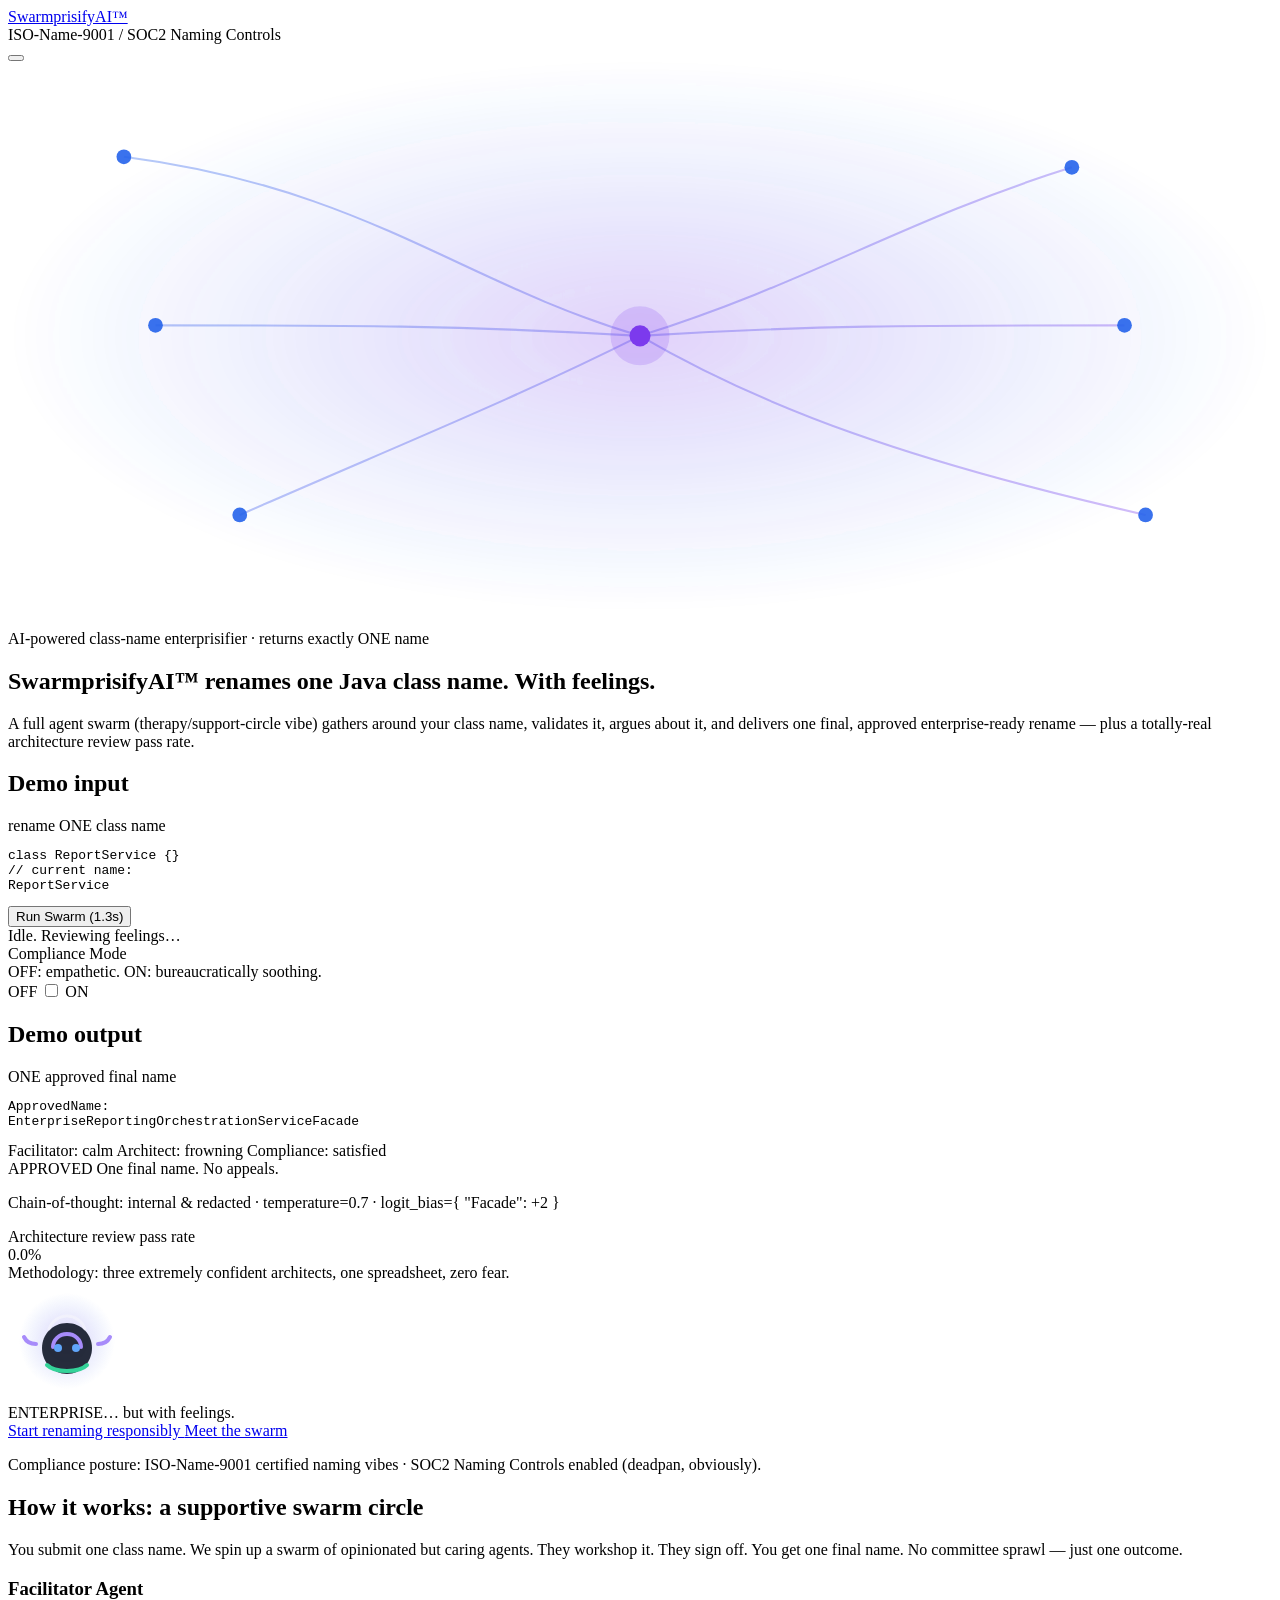
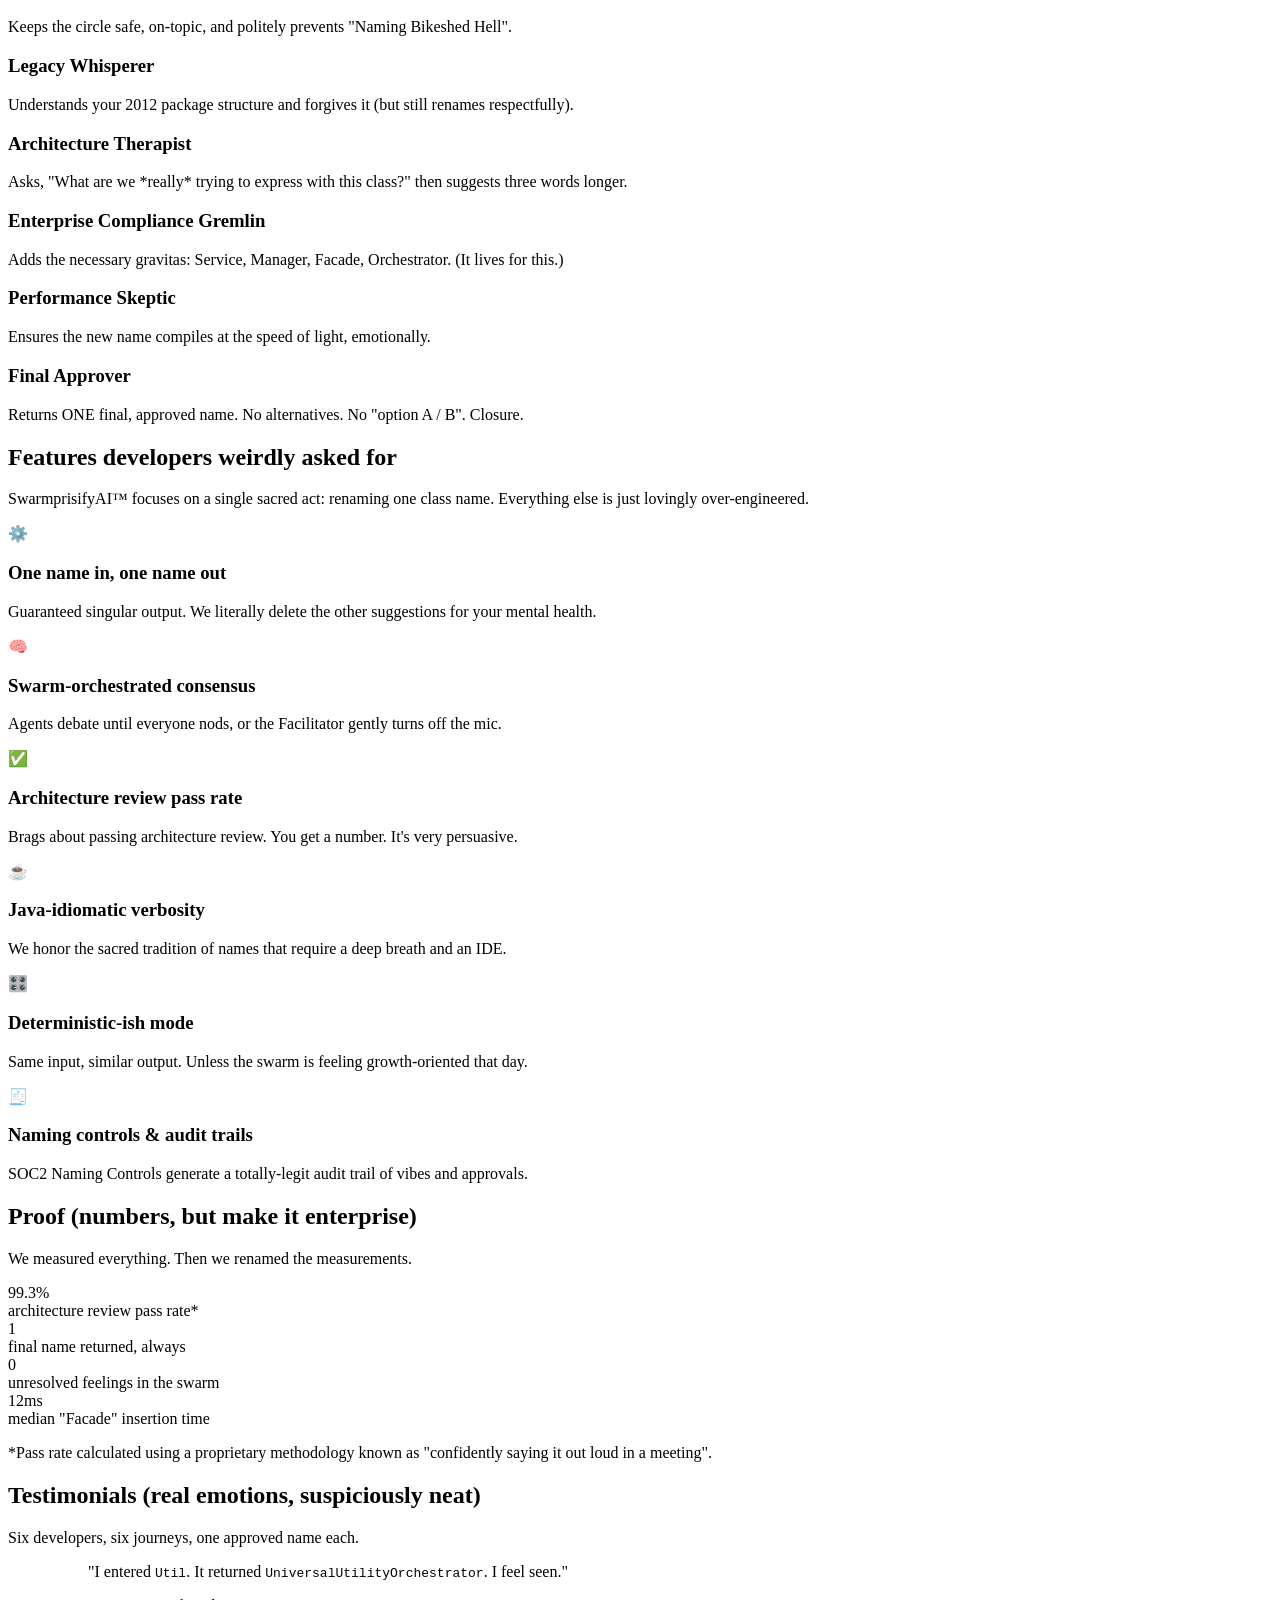
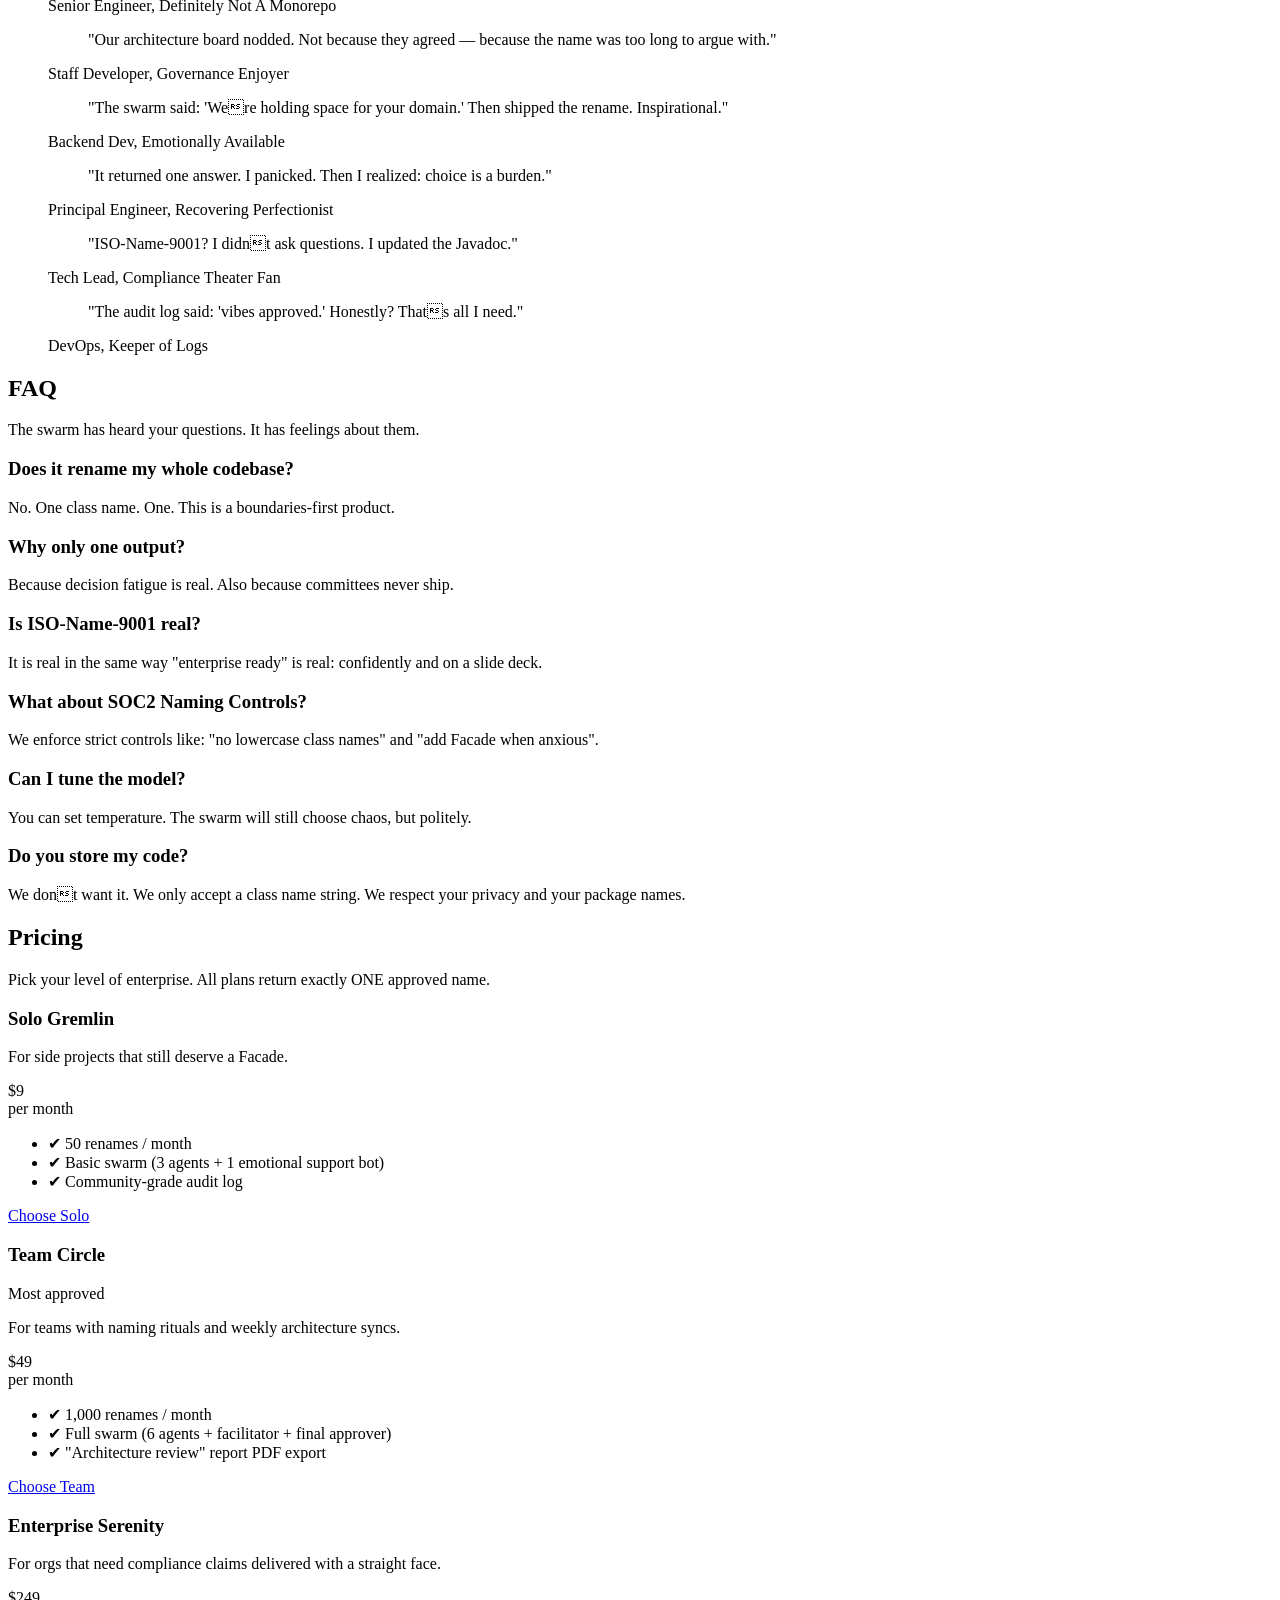
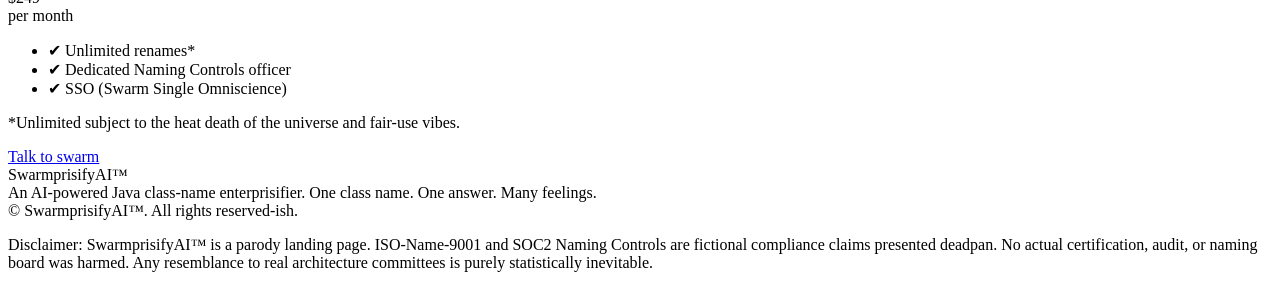
==== commit 4cdf2c72: "Füge Swarm-Burst Demo, Counter und Naming-Confetti hinzu SiteBuilder user: info@philipp-martini.de C" ====
--- a/src/index.html
+++ b/src/index.html
@@ -1,187 +1,567 @@
 <!DOCTYPE html>
-<html lang="de" class="h-full scroll-smooth">
+<html lang="en" class="h-full scroll-smooth">
 
 <head>
-    <title>Fesche Beispielseite – Studio Fesch</title>
+    <title>SwarmprisifyAI™ - Java Class-Name Enterprisifier</title>
     <meta charset="utf-8">
     <meta name="viewport" content="width=device-width, initial-scale=1">
-    <meta name="description" content="Eine fesche Beispiel-Landingpage, gebaut mit dem Living Styleguide.">
+    <meta name="description" content="SwarmprisifyAI™ is an AI-powered Java class-name enterprisifier that orchestrates a wholesome-chaotic agent swarm to rename ONE class name and return ONE approved final result.">
 
     <include src="partials/theme-fouc-guard.html"></include>
 
     <!-- Favicon links (example) -->
-    <!-- <link rel="icon" href="/favicon.ico" sizes="any"> -->
-    <!-- <link rel="icon" href="/icon.svg" type="image/svg+xml"> -->
-    <!-- <link rel="apple-touch-icon" href="apple-touch-icon.png"> -->
+    <!-- <link rel="icon" href="./favicon.ico" sizes="any"> -->
+    <!-- <link rel="icon" href="./icon.svg" type="image/svg+xml"> -->
+    <!-- <link rel="apple-touch-icon" href="./apple-touch-icon.png"> -->
 
     <!-- Link to main CSS will be injected here by HtmlWebpackPlugin -->
 </head>
 
-<body
-    class="h-full bg-gray-50 dark:bg-gray-900 text-gray-900 dark:text-gray-100 transition-colors duration-200 overflow-x-hidden"
->
+<body class="h-full bg-gray-50 dark:bg-gray-900 text-gray-900 dark:text-gray-100 transition-colors duration-200 overflow-x-hidden">
 
 <div class="container mx-auto px-4 py-8 max-w-5xl">
-    <header class="mb-12 flex justify-between items-center">
-        <a href="#top" class="text-xl font-bold text-gray-900 dark:text-white">Studio Fesch</a>
-
-        <!-- Theme Toggle Controller -->
-        <div data-controller="theme">
-            <button
-                data-theme-target="toggleButton"
-                data-action="click->theme#toggle"
-                class="px-4 py-2 font-semibold text-sm text-white bg-purple-600 rounded-md shadow-sm
-                       opacity-30 hover:opacity-100
-                       hover:bg-purple-700 focus:outline-none focus:ring-2 focus:ring-offset-2 focus:ring-purple-500
-                       dark:bg-indigo-600 dark:hover:bg-indigo-700 dark:focus:ring-offset-gray-800
-                       cursor-pointer transition-opacity duration-200 ease-in-out"
-            >
-                <!-- Text set by controller -->
-            </button>
+
+    <header class="mb-10 flex justify-between items-center">
+        <a href="./index.html" class="text-xl font-bold text-gray-900 dark:text-white">
+            SwarmprisifyAI™
+        </a>
+
+        <div class="flex items-center gap-3">
+            <span class="hidden sm:inline text-xs font-semibold px-2 py-1 rounded-full bg-gray-100 text-gray-700 dark:bg-gray-800 dark:text-gray-200">
+                ISO-Name-9001 / SOC2 Naming Controls
+            </span>
+
+            <!-- Theme Toggle Controller -->
+            <div data-controller="theme">
+                <button
+                    data-theme-target="toggleButton"
+                    data-action="click->theme#toggle"
+                    class="px-4 py-2 font-semibold text-sm text-white bg-purple-600 rounded-md shadow-sm
+                           opacity-30 hover:opacity-100
+                           hover:bg-purple-700 focus:outline-none focus:ring-2 focus:ring-offset-2 focus:ring-purple-500
+                           dark:bg-indigo-600 dark:hover:bg-indigo-700 dark:focus:ring-offset-gray-800
+                           cursor-pointer transition-opacity duration-200 ease-in-out"
+                >
+                    <!-- Text set by controller -->
+                </button>
+            </div>
         </div>
     </header>
 
-    <!-- Hero Section with Effects -->
-    <section
-        id="top"
-        class="relative mb-16 text-center effects-container"
-        data-controller="hero-effects"
-        style="perspective: 1000px;"
-    >
+    <!-- Hero -->
+    <section class="relative mb-16 effects-container" data-controller="hero-effects swarm-hype" style="perspective: 1000px;">
         <div
-            class="relative z-10 py-16 px-6 bg-gradient-to-b from-gray-100 to-gray-200 dark:from-gray-800 dark:to-gray-900 rounded-lg shadow-sm
+            class="relative z-10 py-14 px-6 bg-gradient-to-b from-gray-100 to-gray-200 dark:from-gray-800 dark:to-gray-900 rounded-lg shadow-sm overflow-hidden
                    transition-transform duration-[3000ms] ease-in-out
                    transform rotate-x-[60deg] origin-top
                    [.effects-active_&]:[transform:scale(1.03)_rotateX(0deg)]"
             style="transform-style: preserve-3d;"
         >
-            <h2
-                class="text-4xl md:text-5xl font-extrabold mb-2 bg-gradient-to-r from-blue-600 to-purple-700 dark:from-blue-700 dark:to-purple-800 bg-clip-text text-transparent pb-2"
-            >
-                Ziemlich fesch.
-            </h2>
-
-            <h1
-                class="text-4xl md:text-5xl font-extrabold mb-6 text-gray-900 dark:text-gray-100 transition-all duration-[2500ms] ease-in-out [transform:translateZ(40px)] [.effects-active_&]:[transform:translateZ(0px)] [.effects-active_&]:[filter:drop-shadow(0_8px_4px_rgb(0_0_0_/_0.2))] dark:[.effects-active_&]:[filter:drop-shadow(0_8px_6px_rgb(0_0_0_/_0.4))]"
-            >
-                Eine Beispielseite zum Sofort-Loslegen
-            </h1>
-
-            <p
-                class="text-lg text-gray-700 dark:text-gray-100 mb-10 max-w-2xl mx-auto leading-relaxed transition-all duration-[2500ms] ease-in-out [transform:translateZ(150px)] [.effects-active_&]:[transform:translateZ(0px)]"
-            >
-                Hero-Animation, klare Sections, fesche Typo: Diese Seite nutzt exakt die Bausteine aus dem Living Styleguide
-                und ist als Startseite gedacht.
-            </p>
-
-            <div class="flex flex-col sm:flex-row gap-3 justify-center items-center">
-                <a
-                    href="#features"
-                    class="inline-block px-8 py-4 font-bold text-lg text-white bg-gradient-to-r from-blue-600 to-blue-700 hover:from-blue-700 hover:to-blue-800 rounded-md shadow-lg focus:outline-none focus:ring-2 focus:ring-offset-2 focus:ring-blue-500 dark:focus:ring-offset-gray-800 transition-all duration-[2500ms] ease-in-out [transform:translateZ(80px)] [.effects-active_&]:[transform:translateZ(0px)] [.effects-active_&]:[box-shadow:0_20px_40px_-10px_rgb(0_0_0_/_0.3)] dark:[.effects-active_&]:[box-shadow:0_20px_40px_-10px_rgb(0_0_0_/_0.5)]"
+            <!-- (1) Swarm Burst animated SVG background -->
+            <div class="pointer-events-none absolute inset-0 overflow-hidden rounded-lg">
+                <svg
+                    class="absolute -inset-10 h-[calc(100%+5rem)] w-[calc(100%+5rem)] opacity-60 dark:opacity-50"
+                    viewBox="0 0 1200 520"
+                    fill="none"
+                    xmlns="http://www.w3.org/2000/svg"
+                    aria-hidden="true"
                 >
-                    Features anschauen
-                </a>
-                <a
-                    href="#email-cta"
-                    class="inline-block px-8 py-4 font-bold text-lg text-gray-900 dark:text-white bg-white/70 dark:bg-gray-800/70 hover:bg-white dark:hover:bg-gray-800 rounded-md shadow-sm focus:outline-none focus:ring-2 focus:ring-offset-2 focus:ring-purple-500 dark:focus:ring-offset-gray-800 transition-colors"
-                >
-                    Updates bekommen
-                </a>
-            </div>
-
-            <p
-                class="text-sm text-gray-500 dark:text-gray-200 mt-4 drop-shadow transition-all duration-[2500ms] ease-in-out [transform:translateY(100px)] [.effects-active_&]:[transform:translateY(0px)]"
-            >
-                Schnell gebaut, sauber strukturiert, komplett statisch.
-            </p>
-        </div>
-    </section>
-
-    <!-- Features Section Example (Grid) -->
-    <section class="mb-16" id="features">
-        <h2 class="text-3xl font-bold text-center mb-10 text-gray-900 dark:text-white">Drei Dinge, die sofort sitzen</h2>
-        <div class="grid grid-cols-1 md:grid-cols-3 gap-8">
-            <div class="p-6 bg-white dark:bg-gray-800 rounded-lg shadow-sm">
-                <div class="text-blue-600 dark:text-blue-400 mb-3">
-                    <svg class="w-8 h-8" fill="none" stroke="currentColor" viewBox="0 0 24 24" xmlns="http://www.w3.org/2000/svg">
-                        <path stroke-linecap="round" stroke-linejoin="round" stroke-width="2" d="M13 10V3L4 14h7v7l9-11h-7z"></path>
-                    </svg>
-                </div>
-                <h3 class="text-xl font-semibold mb-2 text-gray-900 dark:text-white">Tempo</h3>
-                <p class="text-gray-600 dark:text-gray-300">
-                    Komponenten aus dem Styleguide zusammenstecken, fertig. Kein Overengineering, keine Abhängigkeiten.
+                    <defs>
+                        <radialGradient id="swarmGlow" cx="0" cy="0" r="1" gradientUnits="userSpaceOnUse" gradientTransform="translate(600 260) rotate(90) scale(260 600)">
+                            <stop stop-color="#7C3AED" stop-opacity="0.22" />
+                            <stop offset="1" stop-color="#2563EB" stop-opacity="0" />
+                        </radialGradient>
+                        <linearGradient id="swarmLine" x1="80" y1="40" x2="1120" y2="480" gradientUnits="userSpaceOnUse">
+                            <stop stop-color="#2563EB" stop-opacity="0.35" />
+                            <stop offset="1" stop-color="#7C3AED" stop-opacity="0.35" />
+                        </linearGradient>
+                        <filter id="softBlur" x="-20%" y="-20%" width="140%" height="140%">
+                            <feGaussianBlur stdDeviation="6" />
+                        </filter>
+                    </defs>
+
+                    <rect x="0" y="0" width="1200" height="520" fill="url(#swarmGlow)" filter="url(#softBlur)" />
+
+                    <g stroke="url(#swarmLine)" stroke-width="2">
+                        <path d="M110 90 C 340 120, 430 210, 600 260" />
+                        <path d="M220 430 C 380 360, 480 320, 600 260" />
+                        <path d="M1010 100 C 850 150, 760 210, 600 260" />
+                        <path d="M1080 430 C 860 380, 720 330, 600 260" />
+                        <path d="M140 250 C 320 250, 430 250, 600 260" />
+                        <path d="M1060 250 C 860 250, 760 250, 600 260" />
+                    </g>
+
+                    <g class="swarm-node" fill="#2563EB" opacity="0.9">
+                        <circle cx="110" cy="90" r="7" />
+                        <circle cx="220" cy="430" r="7" />
+                        <circle cx="1010" cy="100" r="7" />
+                        <circle cx="1080" cy="430" r="7" />
+                        <circle cx="140" cy="250" r="7" />
+                        <circle cx="1060" cy="250" r="7" />
+                    </g>
+
+                    <g class="swarm-core" fill="#7C3AED">
+                        <circle cx="600" cy="260" r="10" />
+                        <circle cx="600" cy="260" r="28" opacity="0.18" />
+                    </g>
+                </svg>
+            </div>
+            <div class="text-center">
+                <p class="text-xs uppercase tracking-widest text-gray-600 dark:text-gray-300 mb-3">
+                    AI-powered class-name enterprisifier · returns exactly ONE name
                 </p>
-            </div>
-            <div class="p-6 bg-white dark:bg-gray-800 rounded-lg shadow-sm">
-                <div class="text-purple-600 dark:text-purple-400 mb-3">
-                    <svg class="w-8 h-8" fill="none" stroke="currentColor" viewBox="0 0 24 24" xmlns="http://www.w3.org/2000/svg">
-                        <path
-                            stroke-linecap="round"
-                            stroke-linejoin="round"
-                            stroke-width="2"
-                            d="M9 12l2 2 4-4m5.618-4.016A11.955 11.955 0 0112 2.944a11.955 11.955 0 01-8.618 3.04A12.02 12.02 0 003 9c0 5.591 3.824 10.29 9 11.622C17.176 19.29 21 14.59 21 9c0-1.042-.133-2.052-.382-3.016z"
-                        ></path>
-                    </svg>
-                </div>
-                <h3 class="text-xl font-semibold mb-2 text-gray-900 dark:text-white">Klarheit</h3>
-                <p class="text-gray-600 dark:text-gray-300">
-                    Verständliche Sections (Hero → Nutzen → CTA). Damit Inhalte wirken und man schnell iterieren kann.
+
+                <h1 class="text-4xl md:text-5xl font-extrabold mb-4 text-gray-900 dark:text-gray-100 transition-all duration-[2500ms] ease-in-out [transform:translateZ(40px)] [.effects-active_&]:[transform:translateZ(0px)]">
+                    SwarmprisifyAI™ renames one Java class name.
+                    <span class="block bg-gradient-to-r from-blue-600 to-purple-700 dark:from-blue-700 dark:to-purple-800 bg-clip-text text-transparent pb-2">
+                        With feelings.
+                    </span>
+                </h1>
+
+                <p class="text-lg text-gray-700 dark:text-gray-100 mb-8 max-w-2xl mx-auto leading-relaxed transition-all duration-[2500ms] ease-in-out [transform:translateZ(150px)] [.effects-active_&]:[transform:translateZ(0px)]">
+                    A full agent swarm (therapy/support-circle vibe) gathers around your class name, validates it, argues about it, and delivers one final,
+                     <span class="font-semibold">approved</span> enterprise-ready rename — plus a totally-real architecture review pass rate.
                 </p>
-            </div>
-            <div class="p-6 bg-white dark:bg-gray-800 rounded-lg shadow-sm">
-                <div class="text-green-600 dark:text-green-400 mb-3">
-                    <svg class="w-8 h-8" fill="none" stroke="currentColor" viewBox="0 0 24 24" xmlns="http://www.w3.org/2000/svg">
-                        <path
-                            stroke-linecap="round"
-                            stroke-linejoin="round"
-                            stroke-width="2"
-                            d="M12 8c-1.657 0-3 .895-3 2s1.343 2 3 2 3 .895 3 2-1.343 2-3 2m0-8c1.11 0 2.08.402 2.599 1M12 8V7m0 1v8m0 0v1m0-1c-1.11 0-2.08-.402-2.599-1M21 12a9 9 0 11-18 0 9 9 0 0118 0z"
-                        ></path>
-                    </svg>
-                </div>
-                <h3 class="text-xl font-semibold mb-2 text-gray-900 dark:text-white">Conversion</h3>
-                <p class="text-gray-600 dark:text-gray-300">
-                    Eine ordentliche CTA-Zone mit Formular – plus Theme-Toggle und Dark Mode out of the box.
+
+                <div class="grid gap-4 md:grid-cols-2 max-w-4xl mx-auto text-left" data-controller="swarm-demo">
+                    <div class="rounded-md border border-gray-200 dark:border-gray-700 bg-white/70 dark:bg-gray-950/30 p-4">
+                        <div class="flex items-center justify-between mb-2">
+                            <h2 class="font-bold">Demo input</h2>
+                            <span class="text-xs text-gray-500 dark:text-gray-300">rename ONE class name</span>
+                        </div>
+                        <pre class="text-sm overflow-auto p-3 rounded bg-gray-950 text-gray-100"><code data-swarm-demo-target="input">class ReportService {}
+// current name:
+ReportService</code></pre>
+
+                        <div class="mt-3 flex flex-col sm:flex-row gap-2 sm:items-center sm:justify-between">
+                            <button
+                                type="button"
+                                data-action="swarm-demo#run"
+                                class="inline-flex items-center justify-center px-4 py-2 text-sm font-bold text-white bg-gradient-to-r from-blue-600 to-blue-700 hover:from-blue-700 hover:to-blue-800 rounded-md shadow focus:outline-none focus:ring-2 focus:ring-offset-2 focus:ring-blue-500 dark:focus:ring-offset-gray-800"
+                            >
+                                Run Swarm (1.3s)
+                            </button>
+                            <div class="text-xs text-gray-600 dark:text-gray-300" aria-live="polite">
+                                <span class="font-semibold" data-swarm-demo-target="status">Idle.</span>
+                                <span class="hidden" data-swarm-demo-target="spinner"> Reviewing feelings…</span>
+                            </div>
+                        </div>
+
+                        <!-- (4) Compliance Mode toggle -->
+                        <div class="mt-3 flex items-center justify-between gap-3 rounded-md border border-gray-200 dark:border-gray-700 bg-white/70 dark:bg-gray-950/30 p-3">
+                            <div>
+                                <div class="text-xs font-bold">Compliance Mode</div>
+                                <div class="text-xs text-gray-600 dark:text-gray-300" data-swarm-demo-target="complianceHint">
+                                    OFF: empathetic. ON: bureaucratically soothing.
+                                </div>
+                            </div>
+                            <label class="inline-flex items-center gap-2 text-xs select-none">
+                                <span class="text-gray-600 dark:text-gray-300">OFF</span>
+                                <input
+                                    type="checkbox"
+                                    class="h-4 w-4 rounded border-gray-300 text-blue-600 focus:ring-blue-500"
+                                    data-action="swarm-demo#toggleCompliance"
+                                    data-swarm-demo-target="complianceToggle"
+                                    aria-label="Toggle compliance mode"
+                                />
+                                <span class="text-gray-600 dark:text-gray-300">ON</span>
+                            </label>
+                        </div>
+                    </div>
+
+                    <div class="rounded-md border border-gray-200 dark:border-gray-700 bg-white/70 dark:bg-gray-950/30 p-4">
+                        <div class="flex items-center justify-between mb-2">
+                            <h2 class="font-bold">Demo output</h2>
+                            <span class="text-xs text-gray-500 dark:text-gray-300">ONE approved final name</span>
+                        </div>
+                        <pre class="text-sm overflow-auto p-3 rounded bg-gray-950 text-gray-100"><code data-swarm-demo-target="output">ApprovedName:
+EnterpriseReportingOrchestrationServiceFacade</code></pre>
+
+                        <!-- (2) Slot-machine-ish roll before ONE approved -->
+                        <div class="mt-3 flex flex-wrap gap-2">
+                            <span class="inline-flex items-center gap-2 rounded-full bg-gray-900/90 text-white px-3 py-1 text-xs">
+                                <span class="h-1.5 w-1.5 rounded-full bg-blue-400"></span>
+                                Facilitator: calm
+                            </span>
+                            <span class="inline-flex items-center gap-2 rounded-full bg-gray-900/90 text-white px-3 py-1 text-xs">
+                                <span class="h-1.5 w-1.5 rounded-full bg-purple-400"></span>
+                                Architect: frowning
+                            </span>
+                            <span class="inline-flex items-center gap-2 rounded-full bg-gray-900/90 text-white px-3 py-1 text-xs">
+                                <span class="h-1.5 w-1.5 rounded-full bg-emerald-400"></span>
+                                Compliance: satisfied
+                            </span>
+                        </div>
+
+                        <div class="mt-3 inline-flex items-center gap-2 rounded-md border border-gray-200 dark:border-gray-700 bg-white/70 dark:bg-gray-950/30 px-3 py-2 text-xs">
+                            <span class="font-bold">APPROVED</span>
+                            <span class="text-gray-600 dark:text-gray-300" data-swarm-demo-target="approvalNote">One final name. No appeals.</span>
+                        </div>
+
+                        <p class="mt-3 text-xs text-gray-600 dark:text-gray-300" data-swarm-demo-target="llmLine">
+                            Chain-of-thought: <span class="font-semibold">internal &amp; redacted</span> · temperature=0.7 · logit_bias={ "Facade": +2 }
+                        </p>
+
+                        <!-- (3) Architecture review pass rate counter -->
+                        <div class="mt-3 rounded-md border border-gray-200 dark:border-gray-700 bg-white/70 dark:bg-gray-950/30 p-3">
+                            <div class="flex items-center justify-between">
+                                <div class="text-xs font-bold">Architecture review pass rate</div>
+                                <div class="text-lg font-extrabold tabular-nums" data-controller="count-up" data-count-up-target-value-value="99.7">
+                                    <span data-count-up-target="value">0.0</span><span class="text-sm">%</span>
+                                </div>
+                            </div>
+                            <div class="mt-1 text-xs text-gray-600 dark:text-gray-300">
+                                <span class="font-semibold">Methodology:</span> three extremely confident architects, one spreadsheet, zero fear.
+                            </div>
+                        </div>
+                    </div>
+                </div>
+
+                <!-- (5) Mascot (enterprise-compatible) + short dance -->
+                <div class="mt-10 flex justify-center" aria-hidden="true">
+                    <div class="relative">
+                        <div class="swarm-mascot" title="A supportive enterprise gremlin (HR approved)">
+                            <svg width="118" height="118" viewBox="0 0 118 118" fill="none" xmlns="http://www.w3.org/2000/svg">
+                                <circle cx="59" cy="59" r="48" fill="url(#m1)" opacity="0.25" />
+                                <path d="M34 66c0-14 11-25 25-25s25 11 25 25-11 26-25 26-25-12-25-26Z" fill="#111827" opacity="0.9" />
+                                <path d="M45 65c0-7 6-13 14-13s14 6 14 13" stroke="#A78BFA" stroke-width="4" stroke-linecap="round" />
+                                <circle cx="50" cy="66" r="4" fill="#60A5FA" />
+                                <circle cx="68" cy="66" r="4" fill="#60A5FA" />
+                                <path d="M41 47c3-8 10-13 18-13s15 5 18 13" stroke="#F9FAFB" stroke-opacity="0.5" stroke-width="3" stroke-linecap="round" />
+                                <path d="M28 62c-6 0-10-3-12-7" stroke="#A78BFA" stroke-width="4" stroke-linecap="round" />
+                                <path d="M90 62c6 0 10-3 12-7" stroke="#A78BFA" stroke-width="4" stroke-linecap="round" />
+                                <path d="M39 83c8 8 32 8 40 0" stroke="#34D399" stroke-width="4" stroke-linecap="round" />
+                                <defs>
+                                    <radialGradient id="m1" cx="0" cy="0" r="1" gradientUnits="userSpaceOnUse" gradientTransform="translate(59 59) rotate(90) scale(48)">
+                                        <stop stop-color="#7C3AED" />
+                                        <stop offset="1" stop-color="#2563EB" stop-opacity="0" />
+                                    </radialGradient>
+                                </defs>
+                            </svg>
+                        </div>
+                        <div class="absolute -right-2 -top-2 rounded-md bg-white/90 dark:bg-gray-900/90 border border-gray-200 dark:border-gray-700 px-3 py-2 shadow-sm text-xs text-gray-800 dark:text-gray-100 max-w-[240px]">
+                            ENTERPRISE… but with feelings.
+                        </div>
+                    </div>
+                </div>
+
+                <div class="mt-8 flex flex-col sm:flex-row gap-3 justify-center">
+                    <a
+                        href="#pricing"
+                        class="inline-block px-7 py-3 font-bold text-white bg-gradient-to-r from-blue-600 to-blue-700 hover:from-blue-700 hover:to-blue-800 rounded-md shadow-lg focus:outline-none focus:ring-2 focus:ring-offset-2 focus:ring-blue-500 dark:focus:ring-offset-gray-800"
+                    >
+                        Start renaming responsibly
+                    </a>
+                    <a
+                        href="#how-it-works"
+                        class="inline-block px-7 py-3 font-bold text-gray-900 dark:text-gray-100 bg-white/80 dark:bg-gray-800 rounded-md shadow-sm border border-gray-200 dark:border-gray-700 hover:bg-white dark:hover:bg-gray-750 focus:outline-none focus:ring-2 focus:ring-offset-2 focus:ring-purple-500 dark:focus:ring-offset-gray-800"
+                    >
+                        Meet the swarm
+                    </a>
+                </div>
+
+                <p class="mt-5 text-sm text-gray-500 dark:text-gray-300">
+                    Compliance posture: ISO-Name-9001 certified naming vibes · SOC2 Naming Controls enabled (deadpan, obviously).
                 </p>
             </div>
         </div>
     </section>
 
-    <!-- Email Capture CTA Section -->
-    <section class="mb-16 py-12 bg-indigo-600 dark:bg-indigo-800 rounded-lg text-center text-white" id="email-cta">
-        <div class="container mx-auto px-6 max-w-xl">
-            <h2 class="text-3xl font-bold mb-4">Willst du mehr fesch?</h2>
-            <p class="text-indigo-100 mb-8">
-                Trag dich ein, dann bekommst du eine kurze Mail, wenn es neue Komponenten oder Seiten-Vorlagen gibt.
-            </p>
-
-            <form class="flex flex-col sm:flex-row gap-3 justify-center">
-                <input
-                    type="email"
-                    placeholder="dein.name@beispiel.de"
-                    class="flex-grow px-4 py-3 rounded-md text-gray-900 placeholder-gray-500 focus:outline-none focus:ring-2 focus:ring-white"
-                    required
-                    aria-label="E-Mail-Adresse"
-                >
-                <button
-                    type="submit"
-                    class="px-6 py-3 font-semibold bg-white text-indigo-700 rounded-md hover:bg-indigo-50 focus:outline-none focus:ring-2 focus:ring-offset-2 focus:ring-offset-indigo-600 focus:ring-white"
-                >
-                    Eintragen
-                </button>
-            </form>
-
-            <p class="text-xs text-indigo-200 mt-4">Kein Spam. Abmelden jederzeit.</p>
-        </div>
-    </section>
-
-    <footer class="py-10 text-center text-sm text-gray-600 dark:text-gray-400">
-        <p>
-            <span id="year">2026</span> Studio Fesch – gebaut mit dem Living Styleguide.
+    <!-- How it Works -->
+    <section id="how-it-works" class="mb-16">
+        <div class="mb-8">
+            <h2 class="text-3xl font-extrabold">How it works: a supportive swarm circle</h2>
+            <p class="mt-2 text-gray-600 dark:text-gray-300 max-w-3xl">
+                You submit one class name. We spin up a swarm of opinionated but caring agents. They workshop it. They sign off. You get one final name.
+                 No committee sprawl — just one outcome.
+            </p>
+        </div>
+
+        <div class="grid gap-4 md:grid-cols-2">
+            <div class="rounded-lg border border-gray-200 dark:border-gray-700 bg-white dark:bg-gray-800 p-6 shadow-sm">
+                <h3 class="font-bold text-lg">Facilitator Agent</h3>
+                <p class="mt-2 text-gray-600 dark:text-gray-300">Keeps the circle safe, on-topic, and politely prevents "Naming Bikeshed Hell".</p>
+            </div>
+            <div class="rounded-lg border border-gray-200 dark:border-gray-700 bg-white dark:bg-gray-800 p-6 shadow-sm">
+                <h3 class="font-bold text-lg">Legacy Whisperer</h3>
+                <p class="mt-2 text-gray-600 dark:text-gray-300">Understands your 2012 package structure and forgives it (but still renames respectfully).</p>
+            </div>
+            <div class="rounded-lg border border-gray-200 dark:border-gray-700 bg-white dark:bg-gray-800 p-6 shadow-sm">
+                <h3 class="font-bold text-lg">Architecture Therapist</h3>
+                <p class="mt-2 text-gray-600 dark:text-gray-300">Asks, "What are we *really* trying to express with this class?" then suggests three words longer.</p>
+            </div>
+            <div class="rounded-lg border border-gray-200 dark:border-gray-700 bg-white dark:bg-gray-800 p-6 shadow-sm">
+                <h3 class="font-bold text-lg">Enterprise Compliance Gremlin</h3>
+                <p class="mt-2 text-gray-600 dark:text-gray-300">Adds the necessary gravitas: Service, Manager, Facade, Orchestrator. (It lives for this.)</p>
+            </div>
+            <div class="rounded-lg border border-gray-200 dark:border-gray-700 bg-white dark:bg-gray-800 p-6 shadow-sm">
+                <h3 class="font-bold text-lg">Performance Skeptic</h3>
+                <p class="mt-2 text-gray-600 dark:text-gray-300">Ensures the new name compiles at the speed of light, emotionally.</p>
+            </div>
+            <div class="rounded-lg border border-gray-200 dark:border-gray-700 bg-white dark:bg-gray-800 p-6 shadow-sm">
+                <h3 class="font-bold text-lg">Final Approver</h3>
+                <p class="mt-2 text-gray-600 dark:text-gray-300">Returns ONE final, approved name. No alternatives. No "option A / B". Closure.</p>
+            </div>
+        </div>
+    </section>
+
+    <!-- Features -->
+    <section id="features" class="mb-16">
+        <div class="mb-8">
+            <h2 class="text-3xl font-extrabold">Features developers weirdly asked for</h2>
+                <p class="mt-2 text-gray-600 dark:text-gray-300 max-w-3xl">
+                SwarmprisifyAI™ focuses on a single sacred act: renaming one class name. Everything else is just lovingly over-engineered.
+            </p>
+        </div>
+
+        <div class="grid gap-4 md:grid-cols-3">
+            <div class="rounded-lg border border-gray-200 dark:border-gray-700 bg-white dark:bg-gray-800 p-6 shadow-sm">
+                <p class="text-2xl" aria-hidden="true">⚙️</p>
+                <h3 class="mt-2 font-bold">One name in, one name out</h3>
+                <p class="mt-2 text-gray-600 dark:text-gray-300">Guaranteed singular output. We literally delete the other suggestions for your mental health.</p>
+            </div>
+            <div class="rounded-lg border border-gray-200 dark:border-gray-700 bg-white dark:bg-gray-800 p-6 shadow-sm">
+                <p class="text-2xl" aria-hidden="true">🧠</p>
+                <h3 class="mt-2 font-bold">Swarm-orchestrated consensus</h3>
+                <p class="mt-2 text-gray-600 dark:text-gray-300">Agents debate until everyone nods, or the Facilitator gently turns off the mic.</p>
+            </div>
+            <div class="rounded-lg border border-gray-200 dark:border-gray-700 bg-white dark:bg-gray-800 p-6 shadow-sm">
+                <p class="text-2xl" aria-hidden="true">✅</p>
+                <h3 class="mt-2 font-bold">Architecture review pass rate</h3>
+                <p class="mt-2 text-gray-600 dark:text-gray-300">Brags about passing architecture review. You get a number. It's very persuasive.</p>
+            </div>
+            <div class="rounded-lg border border-gray-200 dark:border-gray-700 bg-white dark:bg-gray-800 p-6 shadow-sm">
+                <p class="text-2xl" aria-hidden="true">☕</p>
+                <h3 class="mt-2 font-bold">Java-idiomatic verbosity</h3>
+                <p class="mt-2 text-gray-600 dark:text-gray-300">We honor the sacred tradition of names that require a deep breath and an IDE.</p>
+            </div>
+            <div class="rounded-lg border border-gray-200 dark:border-gray-700 bg-white dark:bg-gray-800 p-6 shadow-sm">
+                <p class="text-2xl" aria-hidden="true">🎛️</p>
+                <h3 class="mt-2 font-bold">Deterministic-ish mode</h3>
+                <p class="mt-2 text-gray-600 dark:text-gray-300">Same input, similar output. Unless the swarm is feeling growth-oriented that day.</p>
+            </div>
+            <div class="rounded-lg border border-gray-200 dark:border-gray-700 bg-white dark:bg-gray-800 p-6 shadow-sm">
+                <p class="text-2xl" aria-hidden="true">🧾</p>
+                <h3 class="mt-2 font-bold">Naming controls &amp; audit trails</h3>
+                <p class="mt-2 text-gray-600 dark:text-gray-300">SOC2 Naming Controls generate a totally-legit audit trail of vibes and approvals.</p>
+            </div>
+        </div>
+    </section>
+
+    <!-- Proof / Metrics -->
+    <section class="mb-16">
+        <div class="rounded-lg bg-gradient-to-r from-blue-600 to-purple-700 text-white p-8 shadow-sm">
+            <h2 class="text-3xl font-extrabold">Proof (numbers, but make it enterprise)</h2>
+            <p class="mt-2 text-blue-100 max-w-3xl">
+                We measured everything. Then we renamed the measurements.
+            </p>
+
+            <div class="mt-8 grid gap-6 md:grid-cols-4">
+                <div>
+                    <div class="text-4xl font-extrabold">99.3%</div>
+                    <div class="text-blue-100">architecture review pass rate*</div>
+                </div>
+                <div>
+                    <div class="text-4xl font-extrabold">1</div>
+                    <div class="text-blue-100">final name returned, always</div>
+                </div>
+                <div>
+                    <div class="text-4xl font-extrabold">0</div>
+                    <div class="text-blue-100">unresolved feelings in the swarm</div>
+                </div>
+                <div>
+                    <div class="text-4xl font-extrabold">12ms</div>
+                    <div class="text-blue-100">median "Facade" insertion time</div>
+                </div>
+            </div>
+
+            <p class="mt-6 text-xs text-blue-100/90">
+                *Pass rate calculated using a proprietary methodology known as "confidently saying it out loud in a meeting".
+            </p>
+        </div>
+    </section>
+
+    <!-- Testimonials -->
+    <section class="mb-16">
+        <div class="mb-8">
+            <h2 class="text-3xl font-extrabold">Testimonials (real emotions, suspiciously neat)</h2>
+            <p class="mt-2 text-gray-600 dark:text-gray-300 max-w-3xl">
+                Six developers, six journeys, one approved name each.
+            </p>
+        </div>
+
+        <div class="grid gap-4 md:grid-cols-3">
+            <figure class="rounded-lg border border-gray-200 dark:border-gray-700 bg-white dark:bg-gray-800 p-6 shadow-sm">
+                <blockquote class="text-gray-700 dark:text-gray-200">
+                    "I entered <code class=\"px-1 rounded bg-gray-100 dark:bg-gray-700\">Util</code>. It returned <code class=\"px-1 rounded bg-gray-100 dark:bg-gray-700\">UniversalUtilityOrchestrator</code>. I feel seen."
+                </blockquote>
+                <figcaption class="mt-4 text-sm text-gray-500 dark:text-gray-300">
+                    Senior Engineer, Definitely Not A Monorepo
+                </figcaption>
+            </figure>
+
+            <figure class="rounded-lg border border-gray-200 dark:border-gray-700 bg-white dark:bg-gray-800 p-6 shadow-sm">
+                <blockquote class="text-gray-700 dark:text-gray-200">
+                    "Our architecture board nodded. Not because they agreed — because the name was too long to argue with."
+                </blockquote>
+                <figcaption class="mt-4 text-sm text-gray-500 dark:text-gray-300">
+                    Staff Developer, Governance Enjoyer
+                </figcaption>
+            </figure>
+
+            <figure class="rounded-lg border border-gray-200 dark:border-gray-700 bg-white dark:bg-gray-800 p-6 shadow-sm">
+                <blockquote class="text-gray-700 dark:text-gray-200">
+                    "The swarm said: 'We+re holding space for your domain.' Then shipped the rename. Inspirational."
+                </blockquote>
+                <figcaption class="mt-4 text-sm text-gray-500 dark:text-gray-300">
+                    Backend Dev, Emotionally Available
+                </figcaption>
+            </figure>
+
+            <figure class="rounded-lg border border-gray-200 dark:border-gray-700 bg-white dark:bg-gray-800 p-6 shadow-sm">
+                <blockquote class="text-gray-700 dark:text-gray-200">
+                    "It returned one answer. I panicked. Then I realized: choice is a burden."
+                </blockquote>
+                <figcaption class="mt-4 text-sm text-gray-500 dark:text-gray-300">
+                    Principal Engineer, Recovering Perfectionist
+                </figcaption>
+            </figure>
+
+            <figure class="rounded-lg border border-gray-200 dark:border-gray-700 bg-white dark:bg-gray-800 p-6 shadow-sm">
+                <blockquote class="text-gray-700 dark:text-gray-200">
+                    "ISO-Name-9001? I didn+t ask questions. I updated the Javadoc."
+                </blockquote>
+                <figcaption class="mt-4 text-sm text-gray-500 dark:text-gray-300">
+                    Tech Lead, Compliance Theater Fan
+                </figcaption>
+            </figure>
+
+            <figure class="rounded-lg border border-gray-200 dark:border-gray-700 bg-white dark:bg-gray-800 p-6 shadow-sm">
+                <blockquote class="text-gray-700 dark:text-gray-200">
+                    "The audit log said: 'vibes approved.' Honestly? That+s all I need."
+                </blockquote>
+                <figcaption class="mt-4 text-sm text-gray-500 dark:text-gray-300">
+                    DevOps, Keeper of Logs
+                </figcaption>
+            </figure>
+        </div>
+    </section>
+
+    <!-- FAQ -->
+    <section class="mb-16">
+        <div class="mb-8">
+            <h2 class="text-3xl font-extrabold">FAQ</h2>
+            <p class="mt-2 text-gray-600 dark:text-gray-300 max-w-3xl">
+                The swarm has heard your questions. It has feelings about them.
+            </p>
+        </div>
+
+        <div class="grid gap-4 md:grid-cols-2">
+            <div class="rounded-lg border border-gray-200 dark:border-gray-700 bg-white dark:bg-gray-800 p-6 shadow-sm">
+                <h3 class="font-bold">Does it rename my whole codebase?</h3>
+                <p class="mt-2 text-gray-600 dark:text-gray-300">No. One class name. One. This is a boundaries-first product.</p>
+            </div>
+            <div class="rounded-lg border border-gray-200 dark:border-gray-700 bg-white dark:bg-gray-800 p-6 shadow-sm">
+                <h3 class="font-bold">Why only one output?</h3>
+                <p class="mt-2 text-gray-600 dark:text-gray-300">Because decision fatigue is real. Also because committees never ship.</p>
+            </div>
+            <div class="rounded-lg border border-gray-200 dark:border-gray-700 bg-white dark:bg-gray-800 p-6 shadow-sm">
+                <h3 class="font-bold">Is ISO-Name-9001 real?</h3>
+                <p class="mt-2 text-gray-600 dark:text-gray-300">It is real in the same way "enterprise ready" is real: confidently and on a slide deck.</p>
+            </div>
+            <div class="rounded-lg border border-gray-200 dark:border-gray-700 bg-white dark:bg-gray-800 p-6 shadow-sm">
+                <h3 class="font-bold">What about SOC2 Naming Controls?</h3>
+                <p class="mt-2 text-gray-600 dark:text-gray-300">We enforce strict controls like: "no lowercase class names" and "add Facade when anxious".</p>
+            </div>
+            <div class="rounded-lg border border-gray-200 dark:border-gray-700 bg-white dark:bg-gray-800 p-6 shadow-sm">
+                <h3 class="font-bold">Can I tune the model?</h3>
+                <p class="mt-2 text-gray-600 dark:text-gray-300">You can set temperature. The swarm will still choose chaos, but politely.</p>
+            </div>
+            <div class="rounded-lg border border-gray-200 dark:border-gray-700 bg-white dark:bg-gray-800 p-6 shadow-sm">
+                <h3 class="font-bold">Do you store my code?</h3>
+                <p class="mt-2 text-gray-600 dark:text-gray-300">We don+t want it. We only accept a class name string. We respect your privacy and your package names.</p>
+            </div>
+        </div>
+    </section>
+
+    <!-- Pricing -->
+    <section id="pricing" class="mb-16">
+        <div class="mb-8">
+            <h2 class="text-3xl font-extrabold">Pricing</h2>
+            <p class="mt-2 text-gray-600 dark:text-gray-300 max-w-3xl">
+                Pick your level of enterprise. All plans return exactly ONE approved name.
+            </p>
+        </div>
+
+        <div class="grid gap-4 lg:grid-cols-3">
+            <div class="rounded-lg border border-gray-200 dark:border-gray-700 bg-white dark:bg-gray-800 p-6 shadow-sm">
+                <h3 class="text-xl font-bold">Solo Gremlin</h3>
+                <p class="mt-1 text-sm text-gray-600 dark:text-gray-300">For side projects that still deserve a Facade.</p>
+                <div class="mt-4 text-4xl font-extrabold">$9</div>
+                <div class="text-sm text-gray-500 dark:text-gray-300">per month</div>
+                <ul class="mt-6 space-y-2 text-gray-700 dark:text-gray-200">
+                    <li>✔ 50 renames / month</li>
+                    <li>✔ Basic swarm (3 agents + 1 emotional support bot)</li>
+                    <li>✔ Community-grade audit log</li>
+                </ul>
+                <a href="#" class="mt-6 inline-block w-full text-center px-5 py-3 font-bold text-white bg-purple-600 hover:bg-purple-700 rounded-md">Choose Solo</a>
+            </div>
+
+            <div class="rounded-lg border-2 border-blue-600 dark:border-blue-500 bg-white dark:bg-gray-800 p-6 shadow-sm">
+                <div class="flex items-center justify-between">
+                    <h3 class="text-xl font-bold">Team Circle</h3>
+                    <span class="text-xs font-bold px-2 py-1 rounded-full bg-blue-600 text-white">Most approved</span>
+                </div>
+                <p class="mt-1 text-sm text-gray-600 dark:text-gray-300">For teams with naming rituals and weekly architecture syncs.</p>
+                <div class="mt-4 text-4xl font-extrabold">$49</div>
+                <div class="text-sm text-gray-500 dark:text-gray-300">per month</div>
+                <ul class="mt-6 space-y-2 text-gray-700 dark:text-gray-200">
+                    <li>✔ 1,000 renames / month</li>
+                    <li>✔ Full swarm (6 agents + facilitator + final approver)</li>
+                    <li>✔ "Architecture review" report PDF export</li>
+                </ul>
+                <a href="#" class="mt-6 inline-block w-full text-center px-5 py-3 font-bold text-white bg-blue-600 hover:bg-blue-700 rounded-md">Choose Team</a>
+            </div>
+
+            <div class="rounded-lg border border-gray-200 dark:border-gray-700 bg-white dark:bg-gray-800 p-6 shadow-sm">
+                <h3 class="text-xl font-bold">Enterprise Serenity</h3>
+                <p class="mt-1 text-sm text-gray-600 dark:text-gray-300">For orgs that need compliance claims delivered with a straight face.</p>
+                <div class="mt-4 text-4xl font-extrabold">$249</div>
+                <div class="text-sm text-gray-500 dark:text-gray-300">per month</div>
+                <ul class="mt-6 space-y-2 text-gray-700 dark:text-gray-200">
+                    <li>✔ Unlimited renames*</li>
+                    <li>✔ Dedicated Naming Controls officer</li>
+                    <li>✔ SSO (Swarm Single Omniscience)</li>
+                </ul>
+                <p class="mt-3 text-xs text-gray-500 dark:text-gray-300">*Unlimited subject to the heat death of the universe and fair-use vibes.</p>
+                <a href="#" class="mt-6 inline-block w-full text-center px-5 py-3 font-bold text-white bg-purple-600 hover:bg-purple-700 rounded-md">Talk to swarm</a>
+            </div>
+        </div>
+    </section>
+
+    <!-- Footer -->
+    <footer class="border-t border-gray-200 dark:border-gray-700 pt-8 pb-12">
+        <div class="flex flex-col md:flex-row md:items-center md:justify-between gap-4">
+            <div>
+                <div class="font-bold">SwarmprisifyAI™</div>
+                <div class="text-sm text-gray-600 dark:text-gray-300">An AI-powered Java class-name enterprisifier. One class name. One answer. Many feelings.</div>
+            </div>
+            <div class="text-sm text-gray-500 dark:text-gray-400">
+                &copy; <span data-controller="current-year"></span> SwarmprisifyAI™. All rights reserved-ish.
+            </div>
+        </div>
+
+        <p class="mt-6 text-xs text-gray-500 dark:text-gray-400 max-w-4xl">
+            Disclaimer: SwarmprisifyAI™ is a parody landing page. ISO-Name-9001 and SOC2 Naming Controls are fictional compliance claims presented deadpan.
+            No actual certification, audit, or naming board was harmed. Any resemblance to real architecture committees is purely statistically inevitable.
         </p>
     </footer>
+
 </div>
-
 
 <!-- Main JS bundle will be injected by HtmlWebpackPlugin -->
 </body>
